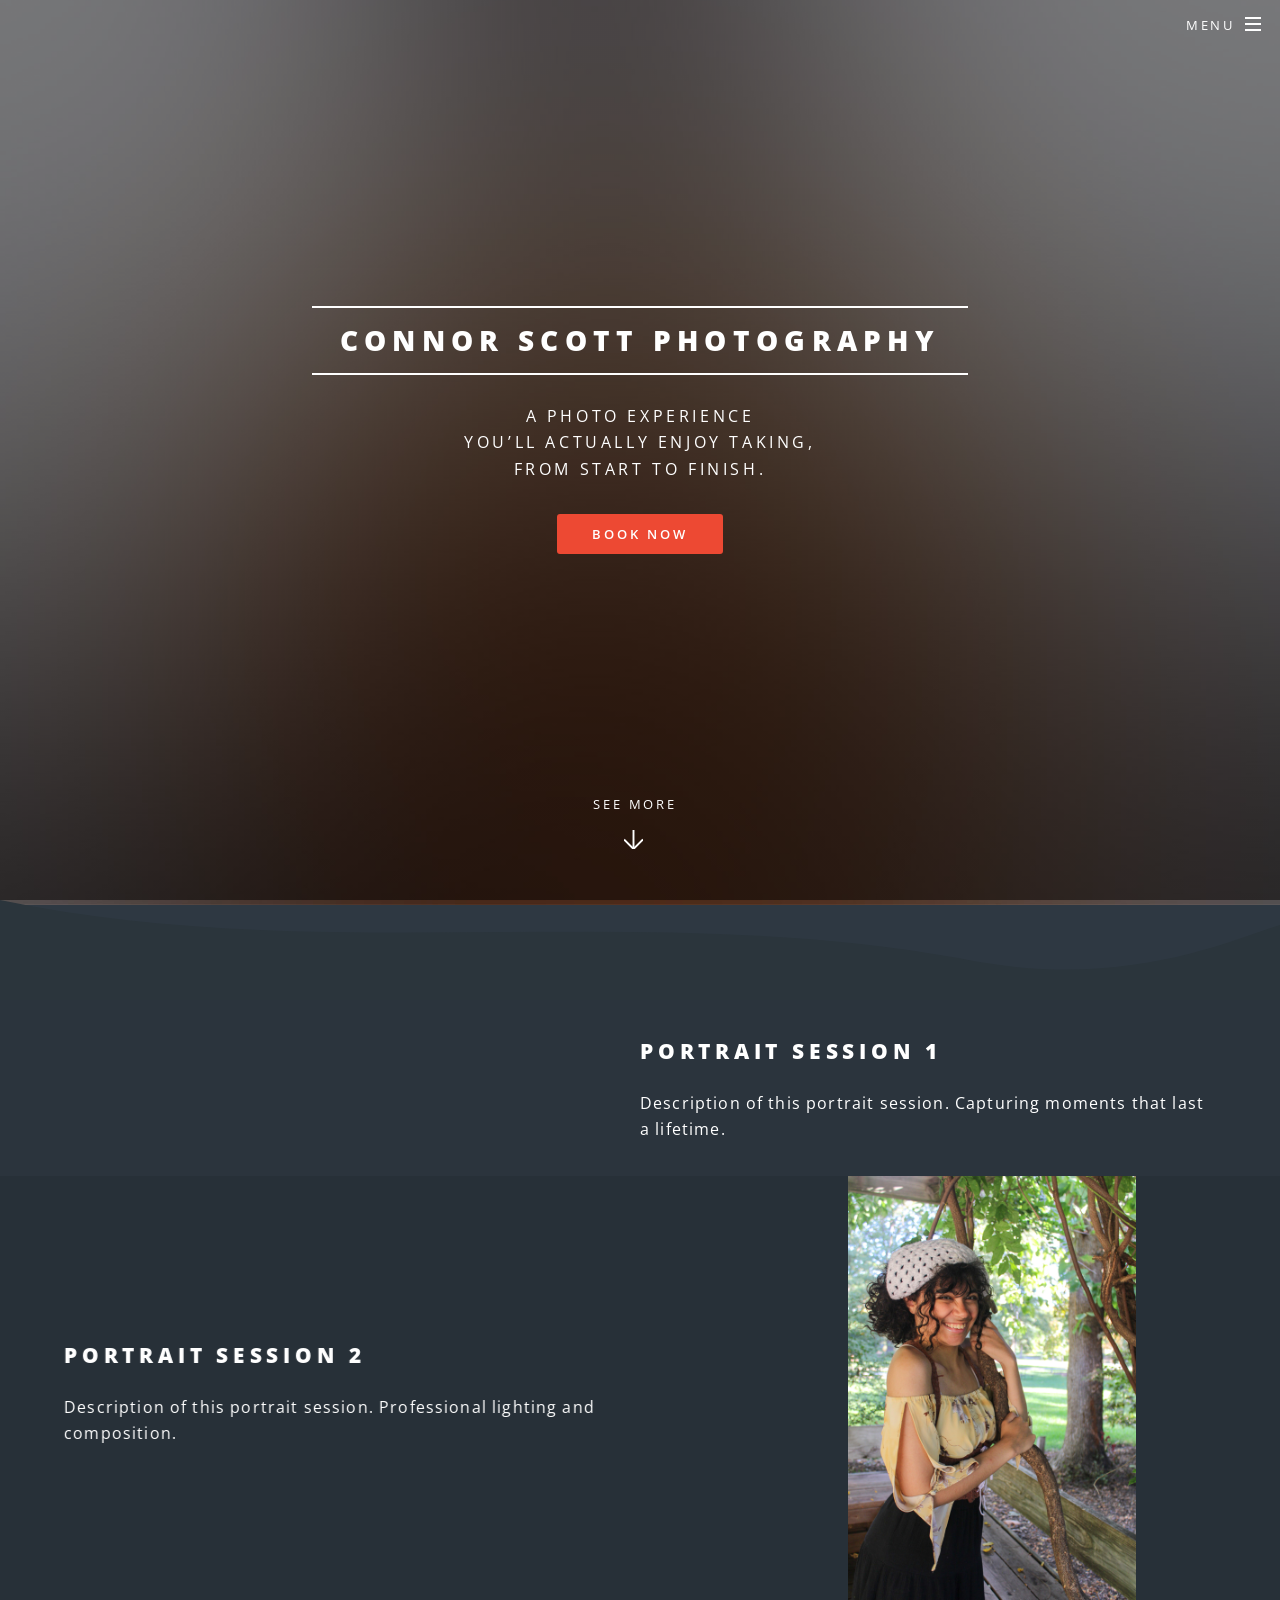
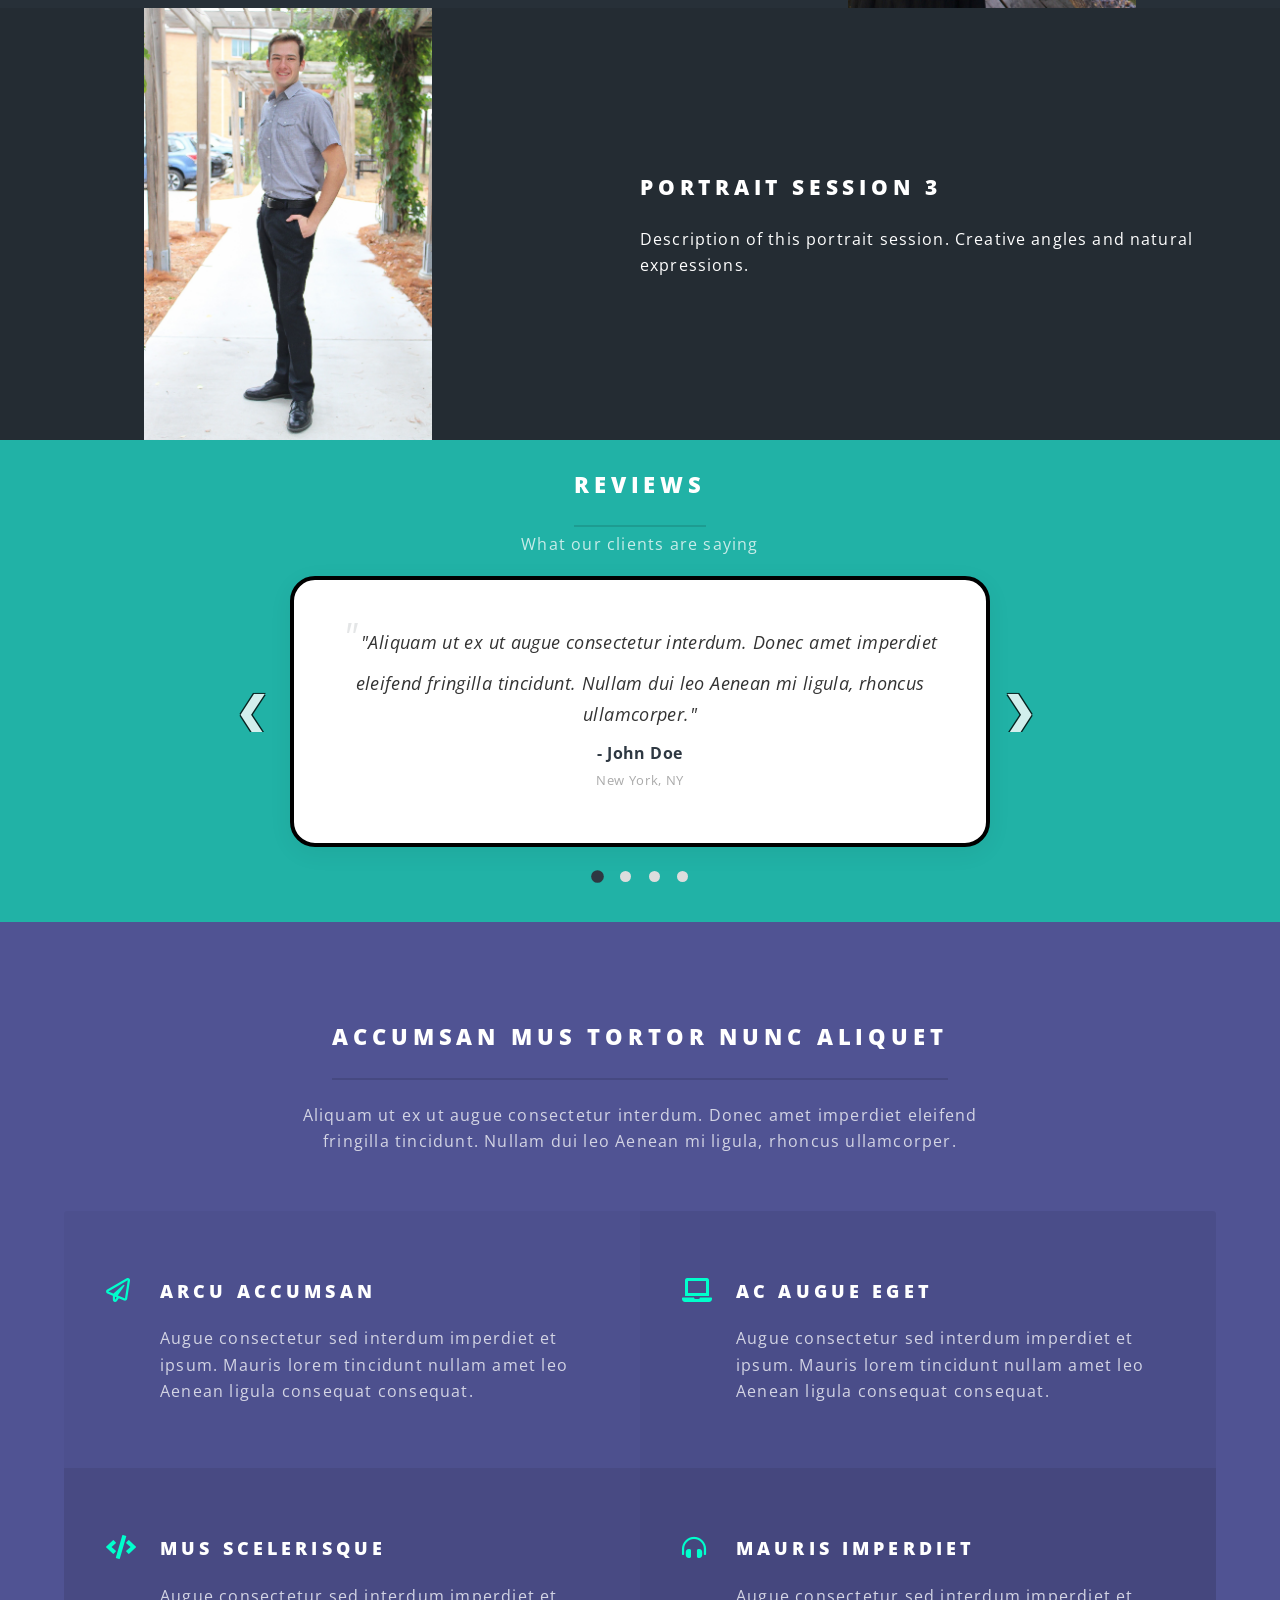
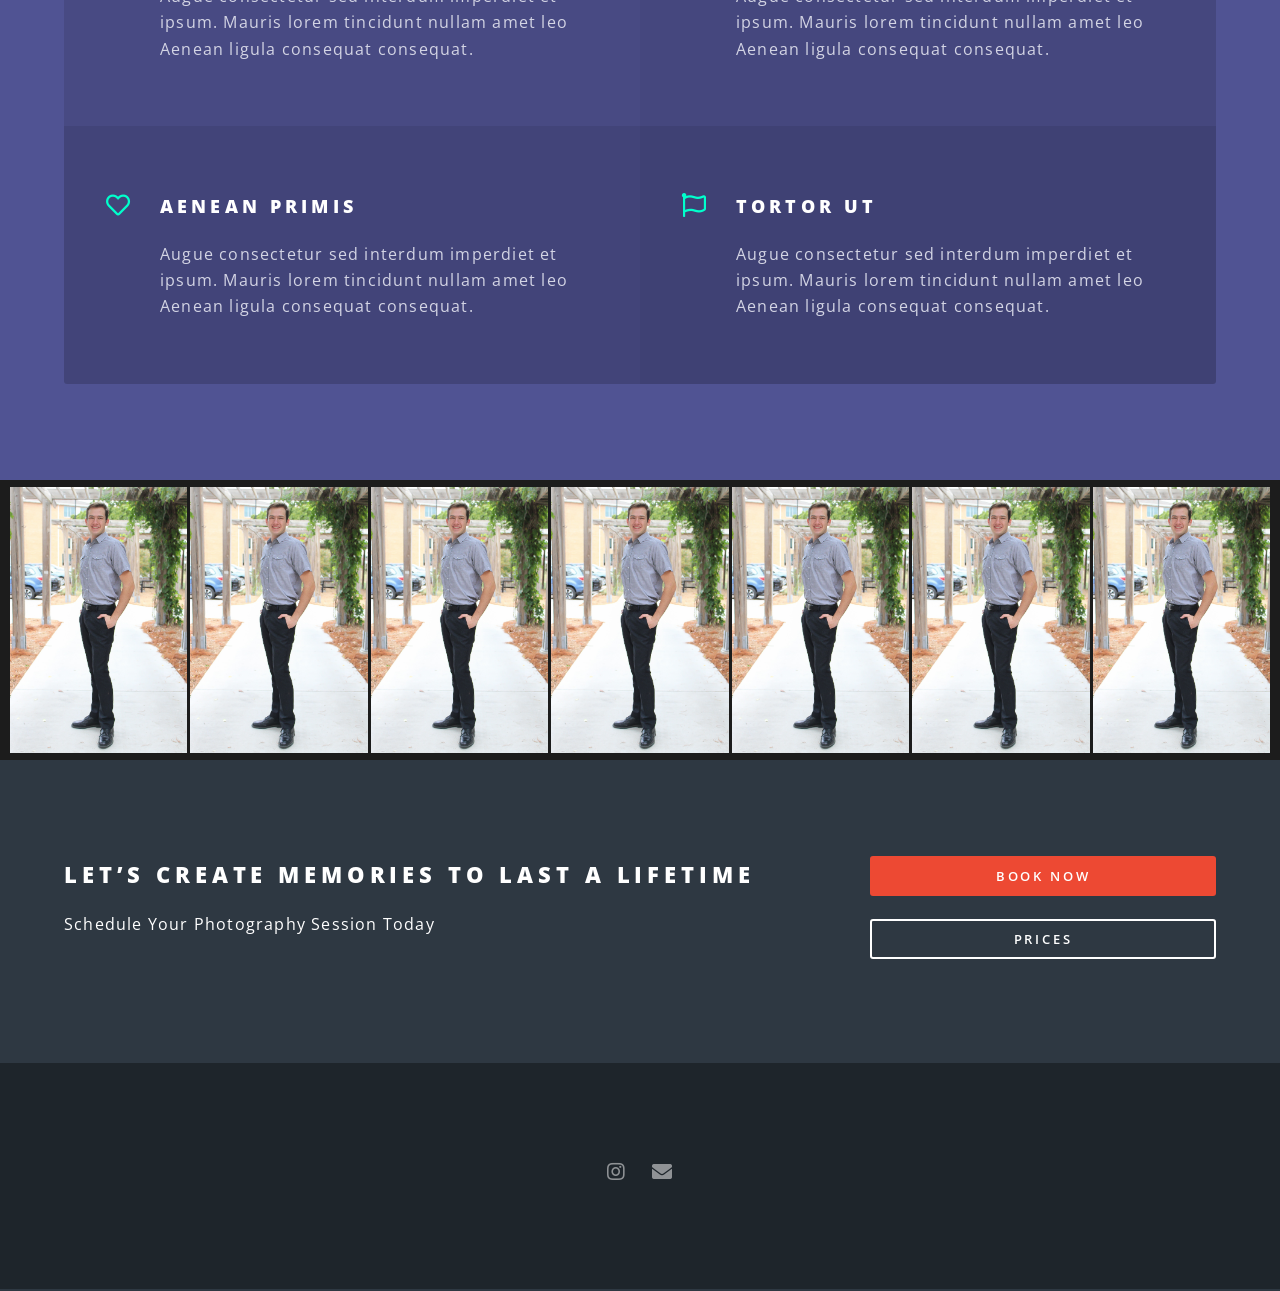
==== index.html @ 0eb1b25c "Update index.html" ====
<!DOCTYPE HTML>
<html>
	<head>
		<title>Connor Scott Photography</title>
		<meta charset="utf-8" />
		<meta name="viewport" content="width=device-width, initial-scale=1, user-scalable=no" />
		<link rel="stylesheet" href="/assets/css/main.css" />
		<noscript><link rel="stylesheet" href="/assets/css/noscript.css" /></noscript>
	</head>
	<body class="landing is-preload">

		<!-- Page Wrapper -->
			<div id="page-wrapper">

				<!-- Header -->
					<header id="header" class="alt">
						<h1><a href="index.html">Connor Scott Photography</a></h1>
						<nav id="nav">
							<ul>
								<li class="special">
									<a href="#menu" class="menuToggle"><span>Menu</span></a>
									<div id="menu">
									    <ul>
									        <li><a href="https://connorscottphoto.com">Home</a></li>
									        <li><a href="https://connorscottphoto.com/gallery/">Gallery</a></li>
									        <li><a href="https://connorscottphoto.com/prices/">Prices</a></li>
									        <li><a href="https://connorscottphoto.com/about/">About Me</a></li>
									        <li><a href="https://connorscottphoto.com/booking/">Book an Appointment</a></li>
									    </ul>
									</div>
								</li>
							</ul>
						</nav>
					</header>

				<!-- Banner -->
					<section id="banner">
						<div class="inner">
							<h2>Connor Scott Photography</h2>
							<p>A photo experience<br />
							you’ll actually enjoy taking,<br />
							from start to finish.</p>
							<ul class="actions special">
								<li><a href="https://connorscottphoto.com/booking/" class="button primary">Book Now</a></li>
							</ul>
						</div>
						<a href="#one" class="more scrolly">See More</a>
					</section>

				<!-- Wave Divider - FIXED -->
				<div style="position: relative; height: 100px; overflow: hidden; background: transparent; z-index: 10;">
				  <svg viewBox="0 0 1200 120" preserveAspectRatio="none" style="position: absolute; bottom: 0; left: 0; width: 100%; height: 100px;">
				    <path d="M0,0 C300,80 600,0 900,70 C1050,110 1150,50 1200,30 L1200,120 L0,120 Z" fill="#2b353c"/>
				  </svg>
				</div>
										
<!-- One -->
<section id="one" class="wrapper alt style2">
    
    <!-- Session 1: Image LEFT -->
    <section class="spotlight">
        <div class="image"><img src="images/GavinPhotoBanner.jpg" alt="" /></div>
        <div class="content">
            <h2 class="slide-in-scroll">Portrait Session 1</h2>
            <p class="slide-in-scroll">Description of this portrait session. Capturing moments that last a lifetime.</p>
        </div>
    </section>
    
    <!-- Session 2: Image RIGHT -->
    <section class="spotlight" style="display: flex; flex-direction: row-reverse;">
        <div class="image"><img src="images/IssainahSenior.jpg" alt="" /></div>
        <div class="content">
            <h2 class="slide-in-scroll">Portrait Session 2</h2>
            <p class="slide-in-scroll">Description of this portrait session. Professional lighting and composition.</p>
        </div>
    </section>
    
    <!-- Session 3: Image LEFT -->
    <section class="spotlight">
        <div class="image"><img src="images/JakeStanding.jpg" alt="" /></div>
        <div class="content">
            <h2 class="slide-in-scroll">Portrait Session 3</h2>
            <p class="slide-in-scroll">Description of this portrait session. Creative angles and natural expressions.</p>
        </div>
    </section>
</section>
				
				<!-- Two - Reviews Carousel -->
					<section id="two" class="wrapper style1 special" style="padding: 2em 0;">
						<div class="inner">
							<header class="major">
								<h2>REVIEWS<br /></h2>
								<p>What our clients are saying</p>
							</header>
							
							<div class="review-slider-container">
								<div class="review-slider" id="reviewSlider">
									
									<!-- Review 1 -->
									<div class="review-slide active">
										<div class="review-content">
											<p class="review-text">"Aliquam ut ex ut augue consectetur interdum. Donec amet imperdiet eleifend fringilla tincidunt. Nullam dui leo Aenean mi ligula, rhoncus ullamcorper."</p>
											<p class="review-author">- John Doe</p>
											<p class="review-location">New York, NY</p>
										</div>
									</div>
									
									<!-- Review 2 -->
									<div class="review-slide">
										<div class="review-content">
											<p class="review-text">"Lorem ipsum dolor sit amet, consectetur adipiscing elit. Sed do eiusmod tempor incididunt ut labore et dolore magna aliqua."</p>
											<p class="review-author">- Jane Smith</p>
											<p class="review-location">Los Angeles, CA</p>
										</div>
									</div>
									
									<!-- Review 3 -->
									<div class="review-slide">
										<div class="review-content">
											<p class="review-text">"Ut enim ad minim veniam, quis nostrud exercitation ullamco laboris nisi ut aliquip ex ea commodo consequat."</p>
											<p class="review-author">- Mike Johnson</p>
											<p class="review-location">Chicago, IL</p>
										</div>
									</div>
									
									<!-- Review 4 -->
									<div class="review-slide">
										<div class="review-content">
											<p class="review-text">"Duis aute irure dolor in reprehenderit in voluptate velit esse cillum dolore eu fugiat nulla pariatur."</p>
											<p class="review-author">- Sarah Williams</p>
											<p class="review-location">Miami, FL</p>
										</div>
									</div>
								</div>
								
								<!-- Navigation Arrows -->
								<button class="review-arrow prev" onclick="changeReview(-1)">&#10094;</button>
								<button class="review-arrow next" onclick="changeReview(1)">&#10095;</button>
							</div>
							
							<!-- Dots Indicator -->
							<div class="review-dots" id="reviewDots">
								<span class="dot active" onclick="currentReview(0)"></span>
								<span class="dot" onclick="currentReview(1)"></span>
								<span class="dot" onclick="currentReview(2)"></span>
								<span class="dot" onclick="currentReview(3)"></span>
							</div>
						</div>
					</section>
				
				<!-- Three -->
					<section id="three" class="wrapper style3 special">
						<div class="inner">
							<header class="major">
								<h2>Accumsan mus tortor nunc aliquet</h2>
								<p>Aliquam ut ex ut augue consectetur interdum. Donec amet imperdiet eleifend<br />
								fringilla tincidunt. Nullam dui leo Aenean mi ligula, rhoncus ullamcorper.</p>
							</header>
							<ul class="features">
								<li class="icon fa-paper-plane">
									<h3>Arcu accumsan</h3>
									<p>Augue consectetur sed interdum imperdiet et ipsum. Mauris lorem tincidunt nullam amet leo Aenean ligula consequat consequat.</p>
								</li>
								<li class="icon solid fa-laptop">
									<h3>Ac Augue Eget</h3>
									<p>Augue consectetur sed interdum imperdiet et ipsum. Mauris lorem tincidunt nullam amet leo Aenean ligula consequat consequat.</p>
								</li>
								<li class="icon solid fa-code">
									<h3>Mus Scelerisque</h3>
									<p>Augue consectetur sed interdum imperdiet et ipsum. Mauris lorem tincidunt nullam amet leo Aenean ligula consequat consequat.</p>
								</li>
								<li class="icon solid fa-headphones-alt">
									<h3>Mauris Imperdiet</h3>
									<p>Augue consectetur sed interdum imperdiet et ipsum. Mauris lorem tincidunt nullam amet leo Aenean ligula consequat consequat.</p>
								</li>
								<li class="icon fa-heart">
									<h3>Aenean Primis</h3>
									<p>Augue consectetur sed interdum imperdiet et ipsum. Mauris lorem tincidunt nullam amet leo Aenean ligula consequat consequat.</p>
								</li>
								<li class="icon fa-flag">
									<h3>Tortor Ut</h3>
									<p>Augue consectetur sed interdum imperdiet et ipsum. Mauris lorem tincidunt nullam amet leo Aenean ligula consequat consequat.</p>
								</li>
							</ul>
						</div>
					</section>

				<!-- Photo Strip - Full Width Vertical Rectangles (7 Images) -->
					<section class="wrapper" style="padding: 0; background: #1c1c1c;">
						<div style="display: flex; gap: 3px; padding: 0 10px; width: 100%;">
							<div style="flex: 1; height: 280px; overflow: hidden; border-radius: 4px;">
								<img src="images/JakeStanding.jpg" alt="Gallery photo 1" style="width: 100%; height: 100%; object-fit: contain; display: block;" />
							</div>
							<div style="flex: 1; height: 280px; overflow: hidden; border-radius: 4px;">
								<img src="images/JakeStanding.jpg" alt="Gallery photo 2" style="width: 100%; height: 100%; object-fit: contain; display: block;" />
							</div>
							<div style="flex: 1; height: 280px; overflow: hidden; border-radius: 4px;">
								<img src="images/JakeStanding.jpg" alt="Gallery photo 3" style="width: 100%; height: 100%; object-fit: contain; display: block;" />
							</div>
							<div style="flex: 1; height: 280px; overflow: hidden; border-radius: 4px;">
								<img src="images/JakeStanding.jpg" alt="Gallery photo 4" style="width: 100%; height: 100%; object-fit: contain; display: block;" />
							</div>
							<div style="flex: 1; height: 280px; overflow: hidden; border-radius: 4px;">
								<img src="images/JakeStanding.jpg" alt="Gallery photo 5" style="width: 100%; height: 100%; object-fit: contain; display: block;" />
							</div>
							<div style="flex: 1; height: 280px; overflow: hidden; border-radius: 4px;">
								<img src="images/JakeStanding.jpg" alt="Gallery photo 6" style="width: 100%; height: 100%; object-fit: contain; display: block;" />
							</div>
							<div style="flex: 1; height: 280px; overflow: hidden; border-radius: 4px;">
								<img src="images/JakeStanding.jpg" alt="Gallery photo 7" style="width: 100%; height: 100%; object-fit: contain; display: block;" />
							</div>
						</div>
					</section>
				
				<!-- CTA -->
					<section id="cta" class="wrapper style4">
						<div class="inner">
							<header>
								<h2>Let’s Create Memories to Last a Lifetime</h2>
								<p>Schedule Your Photography Session Today</p>
							</header>
							<ul class="actions stacked">
								<li><a href="https://connorscottphoto.com/booking/" class="button fit primary">Book now</a></li>
								<li><a href="https://connorscottphoto.com/prices/" class="button fit">Prices</a></li>
							</ul>
						</div>
					</section>

				<!-- Footer -->
					<footer id="footer">
						<ul class="icons">
							<li><a href="https://www.instagram.com/simplistic.gallery/" class="icon brands fa-instagram"><span class="label">Instagram</span></a></li>
							<li><a href="mailto:scottconnor301@gmail.com" class="icon solid fa-envelope"><span class="label">Email</span></a></li>
						</ul>
					</footer>

			</div>

		<!-- Scripts -->
			<script src="/assets/js/jquery.min.js"></script>
			<script src="/assets/js/jquery.scrollex.min.js"></script>
			<script src="/assets/js/jquery.scrolly.min.js"></script>
			<script src="/assets/js/browser.min.js"></script>
			<script src="/assets/js/breakpoints.min.js"></script>
			<script src="/assets/js/util.js"></script>
			<script src="/assets/js/main.js"></script>
 
		<!-- ANIMATION SCRIPT (PASTE THIS EXACT BLOCK) -->
    <script>
        document.addEventListener("DOMContentLoaded", function() {
            console.log("Animation Script Loaded"); // Check Console (F12) to confirm
            
            var elements = document.querySelectorAll('.slide-in-scroll, .slide-in-left');
            
            if (elements.length === 0) {
                console.log("No elements found with slide-in classes.");
                return;
            }

            var observer = new IntersectionObserver(function(entries) {
                entries.forEach(function(entry) {
                    if (entry.isIntersecting) {
                        console.log("Animating element:", entry.target); // Confirm trigger
                        entry.target.classList.add('visible');
                        observer.unobserve(entry.target); // Animate once
                    }
                });
            }, { threshold: 0.1 }); // Trigger when 10% visible

            elements.forEach(function(el) {
                observer.observe(el);
            });
        });
    </script>
</body>
</html>
---- assets/css/main.css ----
@import url(fontawesome-all.min.css);
@import url("https://fonts.googleapis.com/css?family=Open+Sans:400,400italic,600,600italic,800,800italic");

/*
	Spectral by HTML5 UP
	html5up.net | @ajlkn
	Free for personal and commercial use under the CCA 3.0 license (html5up.net/license)
*/

html, body, div, span, applet, object,
iframe, h1, h2, h3, h4, h5, h6, p, blockquote,
pre, a, abbr, acronym, address, big, cite,
code, del, dfn, em, img, ins, kbd, q, s, samp,
small, strike, strong, sub, sup, tt, var, b,
u, i, center, dl, dt, dd, ol, ul, li, fieldset,
form, label, legend, table, caption, tbody,
tfoot, thead, tr, th, td, article, aside,
canvas, details, embed, figure, figcaption,
footer, header, hgroup, menu, nav, output, ruby,
section, summary, time, mark, audio, video {
	margin: 0;
	padding: 0;
	border: 0;
	font-size: 100%;
	font: inherit;
	vertical-align: baseline;}

article, aside, details, figcaption, figure,
footer, header, hgroup, menu, nav, section {
	display: block;}

body {
	line-height: 1;
}

ol, ul {
	list-style: none;
}

blockquote, q {
	quotes: none;
}

	blockquote:before, blockquote:after, q:before, q:after {
		content: '';
		content: none;
	}

table {
	border-collapse: collapse;
	border-spacing: 0;
}

body {
	-webkit-text-size-adjust: none;
}

mark {
	background-color: transparent;
	color: inherit;
}

input::-moz-focus-inner {
	border: 0;
	padding: 0;
}

input, select, textarea {
	-moz-appearance: none;
	-webkit-appearance: none;
	-ms-appearance: none;
	appearance: none;
}

/* Basic */

	@-ms-viewport {
		width: device-width;
	}

	html {
		box-sizing: border-box;
	}

	*, *:before, *:after {
		box-sizing: inherit;
	}

	body {
		background: #2e3842;
	}

		body.is-preload *, body.is-preload *:before, body.is-preload *:after {
			-moz-animation: none !important;
			-webkit-animation: none !important;
			-ms-animation: none !important;
			animation: none !important;
			-moz-transition: none !important;
			-webkit-transition: none !important;
			-ms-transition: none !important;
			transition: none !important;
		}

	body, input, select, textarea {
		color: #fff;
		font-family: "Open Sans", Helvetica, sans-serif;
		font-size: 15pt;
		font-weight: 400;
		letter-spacing: 0.075em;
		line-height: 1.65em;
	}

		@media screen and (max-width: 1680px) {

			body, input, select, textarea {
				font-size: 13pt;
			}

		}

		@media screen and (max-width: 1280px) {

			body, input, select, textarea {
				font-size: 12pt;
			}

		}

		@media screen and (max-width: 736px) {

			body, input, select, textarea {
				font-size: 11pt;
				letter-spacing: 0.0375em;
			}

		}

	a {
		-moz-transition: color 0.2s ease, border-bottom-color 0.2s ease;
		-webkit-transition: color 0.2s ease, border-bottom-color 0.2s ease;
		-ms-transition: color 0.2s ease, border-bottom-color 0.2s ease;
		transition: color 0.2s ease, border-bottom-color 0.2s ease;
		border-bottom: dotted 1px;
		color: inherit;
		text-decoration: none;
	}

		a:hover {
			border-bottom-color: transparent;
		}

	strong, b {
		color: #fff;
		font-weight: 600;
	}

	em, i {
		font-style: italic;
	}

	p {
		margin: 0 0 2em 0;
	}

	h1, h2, h3, h4, h5, h6 {
		color: #fff;
		font-weight: 800;
		letter-spacing: 0.225em;
		line-height: 1em;
		margin: 0 0 1em 0;
		text-transform: uppercase;
	}

		h1 a, h2 a, h3 a, h4 a, h5 a, h6 a {
			color: inherit;
			text-decoration: none;
		}

	h2 {
		font-size: 1.35em;
		line-height: 1.75em;
	}

		@media screen and (max-width: 736px) {

			h2 {
				font-size: 1.1em;
				line-height: 1.65em;
			}

		}

	h3 {
		font-size: 1.15em;
		line-height: 1.75em;
	}

		@media screen and (max-width: 736px) {

			h3 {
				font-size: 1em;
				line-height: 1.65em;
			}

		}

	h4 {
		font-size: 1em;
		line-height: 1.5em;
	}

	h5 {
		font-size: 0.8em;
		line-height: 1.5em;
	}

	h6 {
		font-size: 0.7em;
		line-height: 1.5em;
	}

	sub {
		font-size: 0.8em;
		position: relative;
		top: 0.5em;
	}

	sup {
		font-size: 0.8em;
		position: relative;
		top: -0.5em;
	}

	hr {
		border: 0;
		border-bottom: solid 2px #fff;
		margin: 3em 0;
	}

		hr.major {
			margin: 4.5em 0;
		}

	blockquote {
		border-left: solid 4px #fff;
		font-style: italic;
		margin: 0 0 2em 0;
		padding: 0.5em 0 0.5em 2em;
	}

	code {
		background: rgba(144, 144, 144, 0.25);
		border-radius: 3px;
		font-family: "Courier New", monospace;
		font-size: 0.9em;
		letter-spacing: 0;
		margin: 0 0.25em;
		padding: 0.25em 0.65em;
	}

	pre {
		-webkit-overflow-scrolling: touch;
		font-family: "Courier New", monospace;
		font-size: 0.9em;
		margin: 0 0 2em 0;
	}

		pre code {
			display: block;
			line-height: 1.75em;
			padding: 1em 1.5em;
			overflow-x: auto;
		}

	.align-left {
		text-align: left;
	}

	.align-center {
		text-align: center;
	}

	.align-right {
		text-align: right;
	}

/* Row */

	.row {
		display: flex;
		flex-wrap: wrap;
		box-sizing: border-box;
		align-items: stretch;
	}

		.row > * {
			box-sizing: border-box;
		}

		.row.gtr-uniform > * > :last-child {
			margin-bottom: 0;
		}

		.row.aln-left {
			justify-content: flex-start;
		}

		.row.aln-center {
			justify-content: center;
		}

		.row.aln-right {
			justify-content: flex-end;
		}

		.row.aln-top {
			align-items: flex-start;
		}

		.row.aln-middle {
			align-items: center;
		}

		.row.aln-bottom {
			align-items: flex-end;
		}

		.row > .imp {
			order: -1;
		}

		.row > .col-1 {
			width: 8.33333%;
		}

		.row > .off-1 {
			margin-left: 8.33333%;
		}

		.row > .col-2 {
			width: 16.66667%;
		}

		.row > .off-2 {
			margin-left: 16.66667%;
		}

		.row > .col-3 {
			width: 25%;
		}

		.row > .off-3 {
			margin-left: 25%;
		}

		.row > .col-4 {
			width: 33.33333%;
		}

		.row > .off-4 {
			margin-left: 33.33333%;
		}

		.row > .col-5 {
			width: 41.66667%;
		}

		.row > .off-5 {
			margin-left: 41.66667%;
		}

		.row > .col-6 {
			width: 50%;
		}

		.row > .off-6 {
			margin-left: 50%;
		}

		.row > .col-7 {
			width: 58.33333%;
		}

		.row > .off-7 {
			margin-left: 58.33333%;
		}

		.row > .col-8 {
			width: 66.66667%;
		}

		.row > .off-8 {
			margin-left: 66.66667%;
		}

		.row > .col-9 {
			width: 75%;
		}

		.row > .off-9 {
			margin-left: 75%;
		}

		.row > .col-10 {
			width: 83.33333%;
		}

		.row > .off-10 {
			margin-left: 83.33333%;
		}

		.row > .col-11 {
			width: 91.66667%;
		}

		.row > .off-11 {
			margin-left: 91.66667%;
		}

		.row > .col-12 {
			width: 100%;
		}

		.row > .off-12 {
			margin-left: 100%;
		}

		.row.gtr-0 {
			margin-top: 0;
			margin-left: 0em;
		}

			.row.gtr-0 > * {
				padding: 0 0 0 0em;
			}

			.row.gtr-0.gtr-uniform {
				margin-top: 0em;
			}

				.row.gtr-0.gtr-uniform > * {
					padding-top: 0em;
				}

		.row.gtr-25 {
			margin-top: 0;
			margin-left: -0.375em;
		}

			.row.gtr-25 > * {
				padding: 0 0 0 0.375em;
			}

			.row.gtr-25.gtr-uniform {
				margin-top: -0.375em;
			}

				.row.gtr-25.gtr-uniform > * {
					padding-top: 0.375em;
				}

		.row.gtr-50 {
			margin-top: 0;
			margin-left: -0.75em;
		}

			.row.gtr-50 > * {
				padding: 0 0 0 0.75em;
			}

			.row.gtr-50.gtr-uniform {
				margin-top: -0.75em;
			}

				.row.gtr-50.gtr-uniform > * {
					padding-top: 0.75em;
				}

		.row {
			margin-top: 0;
			margin-left: -1.5em;
		}

			.row > * {
				padding: 0 0 0 1.5em;
			}

			.row.gtr-uniform {
				margin-top: -1.5em;
			}

				.row.gtr-uniform > * {
					padding-top: 1.5em;
				}

		.row.gtr-150 {
			margin-top: 0;
			margin-left: -2.25em;
		}

			.row.gtr-150 > * {
				padding: 0 0 0 2.25em;
			}

			.row.gtr-150.gtr-uniform {
				margin-top: -2.25em;
			}

				.row.gtr-150.gtr-uniform > * {
					padding-top: 2.25em;
				}

		.row.gtr-200 {
			margin-top: 0;
			margin-left: -3em;
		}

			.row.gtr-200 > * {
				padding: 0 0 0 3em;
			}

			.row.gtr-200.gtr-uniform {
				margin-top: -3em;
			}

				.row.gtr-200.gtr-uniform > * {
					padding-top: 3em;
				}

		@media screen and (max-width: 1680px) {

			.row {
				display: flex;
				flex-wrap: wrap;
				box-sizing: border-box;
				align-items: stretch;
			}

				.row > * {
					box-sizing: border-box;
				}

				.row.gtr-uniform > * > :last-child {
					margin-bottom: 0;
				}

				.row.aln-left {
					justify-content: flex-start;
				}

				.row.aln-center {
					justify-content: center;
				}

				.row.aln-right {
					justify-content: flex-end;
				}

				.row.aln-top {
					align-items: flex-start;
				}

				.row.aln-middle {
					align-items: center;
				}

				.row.aln-bottom {
					align-items: flex-end;
				}

				.row > .imp-xlarge {
					order: -1;
				}

				.row > .col-1-xlarge {
					width: 8.33333%;
				}

				.row > .off-1-xlarge {
					margin-left: 8.33333%;
				}

				.row > .col-2-xlarge {
					width: 16.66667%;
				}

				.row > .off-2-xlarge {
					margin-left: 16.66667%;
				}

				.row > .col-3-xlarge {
					width: 25%;
				}

				.row > .off-3-xlarge {
					margin-left: 25%;
				}

				.row > .col-4-xlarge {
					width: 33.33333%;
				}

				.row > .off-4-xlarge {
					margin-left: 33.33333%;
				}

				.row > .col-5-xlarge {
					width: 41.66667%;
				}

				.row > .off-5-xlarge {
					margin-left: 41.66667%;
				}

				.row > .col-6-xlarge {
					width: 50%;
				}

				.row > .off-6-xlarge {
					margin-left: 50%;
				}

				.row > .col-7-xlarge {
					width: 58.33333%;
				}

				.row > .off-7-xlarge {
					margin-left: 58.33333%;
				}

				.row > .col-8-xlarge {
					width: 66.66667%;
				}

				.row > .off-8-xlarge {
					margin-left: 66.66667%;
				}

				.row > .col-9-xlarge {
					width: 75%;
				}

				.row > .off-9-xlarge {
					margin-left: 75%;
				}

				.row > .col-10-xlarge {
					width: 83.33333%;
				}

				.row > .off-10-xlarge {
					margin-left: 83.33333%;
				}

				.row > .col-11-xlarge {
					width: 91.66667%;
				}

				.row > .off-11-xlarge {
					margin-left: 91.66667%;
				}

				.row > .col-12-xlarge {
					width: 100%;
				}

				.row > .off-12-xlarge {
					margin-left: 100%;
				}

				.row.gtr-0 {
					margin-top: 0;
					margin-left: 0em;
				}

					.row.gtr-0 > * {
						padding: 0 0 0 0em;
					}

					.row.gtr-0.gtr-uniform {
						margin-top: 0em;
					}

						.row.gtr-0.gtr-uniform > * {
							padding-top: 0em;
						}

				.row.gtr-25 {
					margin-top: 0;
					margin-left: -0.375em;
				}

					.row.gtr-25 > * {
						padding: 0 0 0 0.375em;
					}

					.row.gtr-25.gtr-uniform {
						margin-top: -0.375em;
					}

						.row.gtr-25.gtr-uniform > * {
							padding-top: 0.375em;
						}

				.row.gtr-50 {
					margin-top: 0;
					margin-left: -0.75em;
				}

					.row.gtr-50 > * {
						padding: 0 0 0 0.75em;
					}

					.row.gtr-50.gtr-uniform {
						margin-top: -0.75em;
					}

						.row.gtr-50.gtr-uniform > * {
							padding-top: 0.75em;
						}

				.row {
					margin-top: 0;
					margin-left: -1.5em;
				}

					.row > * {
						padding: 0 0 0 1.5em;
					}

					.row.gtr-uniform {
						margin-top: -1.5em;
					}

						.row.gtr-uniform > * {
							padding-top: 1.5em;
						}

				.row.gtr-150 {
					margin-top: 0;
					margin-left: -2.25em;
				}

					.row.gtr-150 > * {
						padding: 0 0 0 2.25em;
					}

					.row.gtr-150.gtr-uniform {
						margin-top: -2.25em;
					}

						.row.gtr-150.gtr-uniform > * {
							padding-top: 2.25em;
						}

				.row.gtr-200 {
					margin-top: 0;
					margin-left: -3em;
				}

					.row.gtr-200 > * {
						padding: 0 0 0 3em;
					}

					.row.gtr-200.gtr-uniform {
						margin-top: -3em;
					}

						.row.gtr-200.gtr-uniform > * {
							padding-top: 3em;
						}

		}

		@media screen and (max-width: 1280px) {

			.row {
				display: flex;
				flex-wrap: wrap;
				box-sizing: border-box;
				align-items: stretch;
			}

				.row > * {
					box-sizing: border-box;
				}

				.row.gtr-uniform > * > :last-child {
					margin-bottom: 0;
				}

				.row.aln-left {
					justify-content: flex-start;
				}

				.row.aln-center {
					justify-content: center;
				}

				.row.aln-right {
					justify-content: flex-end;
				}

				.row.aln-top {
					align-items: flex-start;
				}

				.row.aln-middle {
					align-items: center;
				}

				.row.aln-bottom {
					align-items: flex-end;
				}

				.row > .imp-large {
					order: -1;
				}

				.row > .col-1-large {
					width: 8.33333%;
				}

				.row > .off-1-large {
					margin-left: 8.33333%;
				}

				.row > .col-2-large {
					width: 16.66667%;
				}

				.row > .off-2-large {
					margin-left: 16.66667%;
				}

				.row > .col-3-large {
					width: 25%;
				}

				.row > .off-3-large {
					margin-left: 25%;
				}

				.row > .col-4-large {
					width: 33.33333%;
				}

				.row > .off-4-large {
					margin-left: 33.33333%;
				}

				.row > .col-5-large {
					width: 41.66667%;
				}

				.row > .off-5-large {
					margin-left: 41.66667%;
				}

				.row > .col-6-large {
					width: 50%;
				}

				.row > .off-6-large {
					margin-left: 50%;
				}

				.row > .col-7-large {
					width: 58.33333%;
				}

				.row > .off-7-large {
					margin-left: 58.33333%;
				}

				.row > .col-8-large {
					width: 66.66667%;
				}

				.row > .off-8-large {
					margin-left: 66.66667%;
				}

				.row > .col-9-large {
					width: 75%;
				}

				.row > .off-9-large {
					margin-left: 75%;
				}

				.row > .col-10-large {
					width: 83.33333%;
				}

				.row > .off-10-large {
					margin-left: 83.33333%;
				}

				.row > .col-11-large {
					width: 91.66667%;
				}

				.row > .off-11-large {
					margin-left: 91.66667%;
				}

				.row > .col-12-large {
					width: 100%;
				}

				.row > .off-12-large {
					margin-left: 100%;
				}

				.row.gtr-0 {
					margin-top: 0;
					margin-left: 0em;
				}

					.row.gtr-0 > * {
						padding: 0 0 0 0em;
					}

					.row.gtr-0.gtr-uniform {
						margin-top: 0em;
					}

						.row.gtr-0.gtr-uniform > * {
							padding-top: 0em;
						}

				.row.gtr-25 {
					margin-top: 0;
					margin-left: -0.375em;
				}

					.row.gtr-25 > * {
						padding: 0 0 0 0.375em;
					}

					.row.gtr-25.gtr-uniform {
						margin-top: -0.375em;
					}

						.row.gtr-25.gtr-uniform > * {
							padding-top: 0.375em;
						}

				.row.gtr-50 {
					margin-top: 0;
					margin-left: -0.75em;
				}

					.row.gtr-50 > * {
						padding: 0 0 0 0.75em;
					}

					.row.gtr-50.gtr-uniform {
						margin-top: -0.75em;
					}

						.row.gtr-50.gtr-uniform > * {
							padding-top: 0.75em;
						}

				.row {
					margin-top: 0;
					margin-left: -1.5em;
				}

					.row > * {
						padding: 0 0 0 1.5em;
					}

					.row.gtr-uniform {
						margin-top: -1.5em;
					}

						.row.gtr-uniform > * {
							padding-top: 1.5em;
						}

				.row.gtr-150 {
					margin-top: 0;
					margin-left: -2.25em;
				}

					.row.gtr-150 > * {
						padding: 0 0 0 2.25em;
					}

					.row.gtr-150.gtr-uniform {
						margin-top: -2.25em;
					}

						.row.gtr-150.gtr-uniform > * {
							padding-top: 2.25em;
						}

				.row.gtr-200 {
					margin-top: 0;
					margin-left: -3em;
				}

					.row.gtr-200 > * {
						padding: 0 0 0 3em;
					}

					.row.gtr-200.gtr-uniform {
						margin-top: -3em;
					}

						.row.gtr-200.gtr-uniform > * {
							padding-top: 3em;
						}

		}

		@media screen and (max-width: 980px) {

			.row {
				display: flex;
				flex-wrap: wrap;
				box-sizing: border-box;
				align-items: stretch;
			}

				.row > * {
					box-sizing: border-box;
				}

				.row.gtr-uniform > * > :last-child {
					margin-bottom: 0;
				}

				.row.aln-left {
					justify-content: flex-start;
				}

				.row.aln-center {
					justify-content: center;
				}

				.row.aln-right {
					justify-content: flex-end;
				}

				.row.aln-top {
					align-items: flex-start;
				}

				.row.aln-middle {
					align-items: center;
				}

				.row.aln-bottom {
					align-items: flex-end;
				}

				.row > .imp-medium {
					order: -1;
				}

				.row > .col-1-medium {
					width: 8.33333%;
				}

				.row > .off-1-medium {
					margin-left: 8.33333%;
				}

				.row > .col-2-medium {
					width: 16.66667%;
				}

				.row > .off-2-medium {
					margin-left: 16.66667%;
				}

				.row > .col-3-medium {
					width: 25%;
				}

				.row > .off-3-medium {
					margin-left: 25%;
				}

				.row > .col-4-medium {
					width: 33.33333%;
				}

				.row > .off-4-medium {
					margin-left: 33.33333%;
				}

				.row > .col-5-medium {
					width: 41.66667%;
				}

				.row > .off-5-medium {
					margin-left: 41.66667%;
				}

				.row > .col-6-medium {
					width: 50%;
				}

				.row > .off-6-medium {
					margin-left: 50%;
				}

				.row > .col-7-medium {
					width: 58.33333%;
				}

				.row > .off-7-medium {
					margin-left: 58.33333%;
				}

				.row > .col-8-medium {
					width: 66.66667%;
				}

				.row > .off-8-medium {
					margin-left: 66.66667%;
				}

				.row > .col-9-medium {
					width: 75%;
				}

				.row > .off-9-medium {
					margin-left: 75%;
				}

				.row > .col-10-medium {
					width: 83.33333%;
				}

				.row > .off-10-medium {
					margin-left: 83.33333%;
				}

				.row > .col-11-medium {
					width: 91.66667%;
				}

				.row > .off-11-medium {
					margin-left: 91.66667%;
				}

				.row > .col-12-medium {
					width: 100%;
				}

				.row > .off-12-medium {
					margin-left: 100%;
				}

				.row.gtr-0 {
					margin-top: 0;
					margin-left: 0em;
				}

					.row.gtr-0 > * {
						padding: 0 0 0 0em;
					}

					.row.gtr-0.gtr-uniform {
						margin-top: 0em;
					}

						.row.gtr-0.gtr-uniform > * {
							padding-top: 0em;
						}

				.row.gtr-25 {
					margin-top: 0;
					margin-left: -0.375em;
				}

					.row.gtr-25 > * {
						padding: 0 0 0 0.375em;
					}

					.row.gtr-25.gtr-uniform {
						margin-top: -0.375em;
					}

						.row.gtr-25.gtr-uniform > * {
							padding-top: 0.375em;
						}

				.row.gtr-50 {
					margin-top: 0;
					margin-left: -0.75em;
				}

					.row.gtr-50 > * {
						padding: 0 0 0 0.75em;
					}

					.row.gtr-50.gtr-uniform {
						margin-top: -0.75em;
					}

						.row.gtr-50.gtr-uniform > * {
							padding-top: 0.75em;
						}

				.row {
					margin-top: 0;
					margin-left: -1.5em;
				}

					.row > * {
						padding: 0 0 0 1.5em;
					}

					.row.gtr-uniform {
						margin-top: -1.5em;
					}

						.row.gtr-uniform > * {
							padding-top: 1.5em;
						}

				.row.gtr-150 {
					margin-top: 0;
					margin-left: -2.25em;
				}

					.row.gtr-150 > * {
						padding: 0 0 0 2.25em;
					}

					.row.gtr-150.gtr-uniform {
						margin-top: -2.25em;
					}

						.row.gtr-150.gtr-uniform > * {
							padding-top: 2.25em;
						}

				.row.gtr-200 {
					margin-top: 0;
					margin-left: -3em;
				}

					.row.gtr-200 > * {
						padding: 0 0 0 3em;
					}

					.row.gtr-200.gtr-uniform {
						margin-top: -3em;
					}

						.row.gtr-200.gtr-uniform > * {
							padding-top: 3em;
						}

		}

		@media screen and (max-width: 736px) {

			.row {
				display: flex;
				flex-wrap: wrap;
				box-sizing: border-box;
				align-items: stretch;
			}

				.row > * {
					box-sizing: border-box;
				}

				.row.gtr-uniform > * > :last-child {
					margin-bottom: 0;
				}

				.row.aln-left {
					justify-content: flex-start;
				}

				.row.aln-center {
					justify-content: center;
				}

				.row.aln-right {
					justify-content: flex-end;
				}

				.row.aln-top {
					align-items: flex-start;
				}

				.row.aln-middle {
					align-items: center;
				}

				.row.aln-bottom {
					align-items: flex-end;
				}

				.row > .imp-small {
					order: -1;
				}

				.row > .col-1-small {
					width: 8.33333%;
				}

				.row > .off-1-small {
					margin-left: 8.33333%;
				}

				.row > .col-2-small {
					width: 16.66667%;
				}

				.row > .off-2-small {
					margin-left: 16.66667%;
				}

				.row > .col-3-small {
					width: 25%;
				}

				.row > .off-3-small {
					margin-left: 25%;
				}

				.row > .col-4-small {
					width: 33.33333%;
				}

				.row > .off-4-small {
					margin-left: 33.33333%;
				}

				.row > .col-5-small {
					width: 41.66667%;
				}

				.row > .off-5-small {
					margin-left: 41.66667%;
				}

				.row > .col-6-small {
					width: 50%;
				}

				.row > .off-6-small {
					margin-left: 50%;
				}

				.row > .col-7-small {
					width: 58.33333%;
				}

				.row > .off-7-small {
					margin-left: 58.33333%;
				}

				.row > .col-8-small {
					width: 66.66667%;
				}

				.row > .off-8-small {
					margin-left: 66.66667%;
				}

				.row > .col-9-small {
					width: 75%;
				}

				.row > .off-9-small {
					margin-left: 75%;
				}

				.row > .col-10-small {
					width: 83.33333%;
				}

				.row > .off-10-small {
					margin-left: 83.33333%;
				}

				.row > .col-11-small {
					width: 91.66667%;
				}

				.row > .off-11-small {
					margin-left: 91.66667%;
				}

				.row > .col-12-small {
					width: 100%;
				}

				.row > .off-12-small {
					margin-left: 100%;
				}

				.row.gtr-0 {
					margin-top: 0;
					margin-left: 0em;
				}

					.row.gtr-0 > * {
						padding: 0 0 0 0em;
					}

					.row.gtr-0.gtr-uniform {
						margin-top: 0em;
					}

						.row.gtr-0.gtr-uniform > * {
							padding-top: 0em;
						}

				.row.gtr-25 {
					margin-top: 0;
					margin-left: -0.375em;
				}

					.row.gtr-25 > * {
						padding: 0 0 0 0.375em;
					}

					.row.gtr-25.gtr-uniform {
						margin-top: -0.375em;
					}

						.row.gtr-25.gtr-uniform > * {
							padding-top: 0.375em;
						}

				.row.gtr-50 {
					margin-top: 0;
					margin-left: -0.75em;
				}

					.row.gtr-50 > * {
						padding: 0 0 0 0.75em;
					}

					.row.gtr-50.gtr-uniform {
						margin-top: -0.75em;
					}

						.row.gtr-50.gtr-uniform > * {
							padding-top: 0.75em;
						}

				.row {
					margin-top: 0;
					margin-left: -1.5em;
				}

					.row > * {
						padding: 0 0 0 1.5em;
					}

					.row.gtr-uniform {
						margin-top: -1.5em;
					}

						.row.gtr-uniform > * {
							padding-top: 1.5em;
						}

				.row.gtr-150 {
					margin-top: 0;
					margin-left: -2.25em;
				}

					.row.gtr-150 > * {
						padding: 0 0 0 2.25em;
					}

					.row.gtr-150.gtr-uniform {
						margin-top: -2.25em;
					}

						.row.gtr-150.gtr-uniform > * {
							padding-top: 2.25em;
						}

				.row.gtr-200 {
					margin-top: 0;
					margin-left: -3em;
				}

					.row.gtr-200 > * {
						padding: 0 0 0 3em;
					}

					.row.gtr-200.gtr-uniform {
						margin-top: -3em;
					}

						.row.gtr-200.gtr-uniform > * {
							padding-top: 3em;
						}

		}

		@media screen and (max-width: 480px) {

			.row {
				display: flex;
				flex-wrap: wrap;
				box-sizing: border-box;
				align-items: stretch;
			}

				.row > * {
					box-sizing: border-box;
				}

				.row.gtr-uniform > * > :last-child {
					margin-bottom: 0;
				}

				.row.aln-left {
					justify-content: flex-start;
				}

				.row.aln-center {
					justify-content: center;
				}

				.row.aln-right {
					justify-content: flex-end;
				}

				.row.aln-top {
					align-items: flex-start;
				}

				.row.aln-middle {
					align-items: center;
				}

				.row.aln-bottom {
					align-items: flex-end;
				}

				.row > .imp-xsmall {
					order: -1;
				}

				.row > .col-1-xsmall {
					width: 8.33333%;
				}

				.row > .off-1-xsmall {
					margin-left: 8.33333%;
				}

				.row > .col-2-xsmall {
					width: 16.66667%;
				}

				.row > .off-2-xsmall {
					margin-left: 16.66667%;
				}

				.row > .col-3-xsmall {
					width: 25%;
				}

				.row > .off-3-xsmall {
					margin-left: 25%;
				}

				.row > .col-4-xsmall {
					width: 33.33333%;
				}

				.row > .off-4-xsmall {
					margin-left: 33.33333%;
				}

				.row > .col-5-xsmall {
					width: 41.66667%;
				}

				.row > .off-5-xsmall {
					margin-left: 41.66667%;
				}

				.row > .col-6-xsmall {
					width: 50%;
				}

				.row > .off-6-xsmall {
					margin-left: 50%;
				}

				.row > .col-7-xsmall {
					width: 58.33333%;
				}

				.row > .off-7-xsmall {
					margin-left: 58.33333%;
				}

				.row > .col-8-xsmall {
					width: 66.66667%;
				}

				.row > .off-8-xsmall {
					margin-left: 66.66667%;
				}

				.row > .col-9-xsmall {
					width: 75%;
				}

				.row > .off-9-xsmall {
					margin-left: 75%;
				}

				.row > .col-10-xsmall {
					width: 83.33333%;
				}

				.row > .off-10-xsmall {
					margin-left: 83.33333%;
				}

				.row > .col-11-xsmall {
					width: 91.66667%;
				}

				.row > .off-11-xsmall {
					margin-left: 91.66667%;
				}

				.row > .col-12-xsmall {
					width: 100%;
				}

				.row > .off-12-xsmall {
					margin-left: 100%;
				}

				.row.gtr-0 {
					margin-top: 0;
					margin-left: 0em;
				}

					.row.gtr-0 > * {
						padding: 0 0 0 0em;
					}

					.row.gtr-0.gtr-uniform {
						margin-top: 0em;
					}

						.row.gtr-0.gtr-uniform > * {
							padding-top: 0em;
						}

				.row.gtr-25 {
					margin-top: 0;
					margin-left: -0.375em;
				}

					.row.gtr-25 > * {
						padding: 0 0 0 0.375em;
					}

					.row.gtr-25.gtr-uniform {
						margin-top: -0.375em;
					}

						.row.gtr-25.gtr-uniform > * {
							padding-top: 0.375em;
						}

				.row.gtr-50 {
					margin-top: 0;
					margin-left: -0.75em;
				}

					.row.gtr-50 > * {
						padding: 0 0 0 0.75em;
					}

					.row.gtr-50.gtr-uniform {
						margin-top: -0.75em;
					}

						.row.gtr-50.gtr-uniform > * {
							padding-top: 0.75em;
						}

				.row {
					margin-top: 0;
					margin-left: -1.5em;
				}

					.row > * {
						padding: 0 0 0 1.5em;
					}

					.row.gtr-uniform {
						margin-top: -1.5em;
					}

						.row.gtr-uniform > * {
							padding-top: 1.5em;
						}

				.row.gtr-150 {
					margin-top: 0;
					margin-left: -2.25em;
				}

					.row.gtr-150 > * {
						padding: 0 0 0 2.25em;
					}

					.row.gtr-150.gtr-uniform {
						margin-top: -2.25em;
					}

						.row.gtr-150.gtr-uniform > * {
							padding-top: 2.25em;
						}

				.row.gtr-200 {
					margin-top: 0;
					margin-left: -3em;
				}

					.row.gtr-200 > * {
						padding: 0 0 0 3em;
					}

					.row.gtr-200.gtr-uniform {
						margin-top: -3em;
					}

						.row.gtr-200.gtr-uniform > * {
							padding-top: 3em;
						}

		}

/* Section/Article */

	section.special, article.special {
		text-align: center;
	}

	header p {
		color: rgba(255, 255, 255, 0.5);
		position: relative;
		top: -0.25em;
	}

	header h3 + p {
		font-size: 1.1em;
	}

	header h4 + p,
	header h5 + p,
	header h6 + p {
		font-size: 0.9em;
	}

	header.major {
		margin: 0 0 3.5em 0;
	}

		header.major h2, header.major h3, header.major h4, header.major h5, header.major h6 {
			border-bottom: solid 2px #fff;
			display: inline-block;
			padding-bottom: 1em;
			position: relative;
		}

			header.major h2:after, header.major h3:after, header.major h4:after, header.major h5:after, header.major h6:after {
				content: '';
				display: block;
				height: 1px;
			}

		header.major p {
			color: #fff;
			top: 0;
		}

		@media screen and (max-width: 736px) {

			header.major {
				margin: 0 0 2em 0;
			}

		}

	@media screen and (max-width: 980px) {

		header br {
			display: none;
		}

	}

/* Form */

	form {
		margin: 0 0 2em 0;
	}

	label {
		color: #fff;
		display: block;
		font-size: 0.9em;
		font-weight: 600;
		margin: 0 0 1em 0;
	}

	input[type="text"],
	input[type="password"],
	input[type="email"],
	select,
	textarea {
		-moz-appearance: none;
		-webkit-appearance: none;
		-ms-appearance: none;
		appearance: none;
		background-color: rgba(144, 144, 144, 0.25);
		border-radius: 3px;
		border: none;
		color: inherit;
		display: block;
		outline: 0;
		padding: 0 1em;
		text-decoration: none;
		width: 100%;
	}

		input[type="text"]:invalid,
		input[type="password"]:invalid,
		input[type="email"]:invalid,
		select:invalid,
		textarea:invalid {
			box-shadow: none;
		}

		input[type="text"]:focus,
		input[type="password"]:focus,
		input[type="email"]:focus,
		select:focus,
		textarea:focus {
			box-shadow: 0 0 0 2px #21b2a6;
		}

	select {
		background-size: 1.25em;
		background-repeat: no-repeat;
		background-position: calc(100% - 1em) center;
		height: 2.75em;
		padding-right: 2.75em;
		text-overflow: ellipsis;
	}

		select:focus::-ms-value {
			background-color: transparent;
		}

		select::-ms-expand {
			display: none;
		}

	input[type="text"],
	input[type="password"],
	input[type="email"],
	select {
		height: 2.75em;
	}

	textarea {
		padding: 0.75em 1em;
	}

	input[type="checkbox"],
	input[type="radio"] {
		-moz-appearance: none;
		-webkit-appearance: none;
		-ms-appearance: none;
		appearance: none;
		display: block;
		float: left;
		margin-right: -2em;
		opacity: 0;
		width: 1em;
		z-index: -1;
	}

		input[type="checkbox"] + label,
		input[type="radio"] + label {
			text-decoration: none;
			color: #fff;
			cursor: pointer;
			display: inline-block;
			font-size: 1em;
			font-weight: 400;
			padding-left: 2.4em;
			padding-right: 0.75em;
			position: relative;
		}

			input[type="checkbox"] + label:before,
			input[type="radio"] + label:before {
				-moz-osx-font-smoothing: grayscale;
				-webkit-font-smoothing: antialiased;
				display: inline-block;
				font-style: normal;
				font-variant: normal;
				text-rendering: auto;
				line-height: 1;
				text-transform: none !important;
				font-family: 'Font Awesome 5 Free';
				font-weight: 900;
			}

			input[type="checkbox"] + label:before,
			input[type="radio"] + label:before {
				background: rgba(144, 144, 144, 0.25);
				border-radius: 3px;
				content: '';
				display: inline-block;
				font-size: 0.8em;
				height: 2.0625em;
				left: 0;
				line-height: 2.0625em;
				position: absolute;
				text-align: center;
				top: 0;
				width: 2.0625em;
			}

		input[type="checkbox"]:checked + label:before,
		input[type="radio"]:checked + label:before {
			background: #2e3842;
			color: #fff;
			content: '\f00c';
		}

		input[type="checkbox"]:focus + label:before,
		input[type="radio"]:focus + label:before {
			box-shadow: 0 0 0 2px #21b2a6;
		}

	input[type="checkbox"] + label:before {
		border-radius: 3px;
	}

	input[type="radio"] + label:before {
		border-radius: 100%;
	}

	::-webkit-input-placeholder {
		color: rgba(255, 255, 255, 0.5) !important;
		opacity: 1.0;
	}

	:-moz-placeholder {
		color: rgba(255, 255, 255, 0.5) !important;
		opacity: 1.0;
	}

	::-moz-placeholder {
		color: rgba(255, 255, 255, 0.5) !important;
		opacity: 1.0;
	}

	:-ms-input-placeholder {
		color: rgba(255, 255, 255, 0.5) !important;
		opacity: 1.0;
	}

/* Box */

	.box {
		border-radius: 3px;
		border: solid 2px #fff;
		margin-bottom: 2em;
		padding: 1.5em;
	}

		.box > :last-child,
		.box > :last-child > :last-child,
		.box > :last-child > :last-child > :last-child {
			margin-bottom: 0;
		}

		.box.alt {
			border: 0;
			border-radius: 0;
			padding: 0;
		}

/* Icon */

	.icon {
		text-decoration: none;
		border-bottom: none;
		position: relative;
	}

		.icon:before {
			-moz-osx-font-smoothing: grayscale;
			-webkit-font-smoothing: antialiased;
			display: inline-block;
			font-style: normal;
			font-variant: normal;
			text-rendering: auto;
			line-height: 1;
			text-transform: none !important;
			font-family: 'Font Awesome 5 Free';
			font-weight: 400;
		}

		.icon > .label {
			display: none;
		}

		.icon:before {
			line-height: inherit;
		}

		.icon.solid:before {
			font-weight: 900;
		}

		.icon.brands:before {
			font-family: 'Font Awesome 5 Brands';
		}

		.icon.major {
			-moz-transform: rotate(-45deg);
			-webkit-transform: rotate(-45deg);
			-ms-transform: rotate(-45deg);
			transform: rotate(-45deg);
			border-radius: 3px;
			border: solid 2px #fff;
			display: inline-block;
			font-size: 1.35em;
			height: calc(3em + 2px);
			line-height: 3em;
			text-align: center;
			width: calc(3em + 2px);
		}

			.icon.major:before {
				-moz-transform: rotate(45deg);
				-webkit-transform: rotate(45deg);
				-ms-transform: rotate(45deg);
				transform: rotate(45deg);
				display: inline-block;
				font-size: 1.5em;
			}

			@media screen and (max-width: 736px) {

				.icon.major {
					font-size: 1em;
				}

			}

		.icon.style1 {
			color: #00ffcc;
		}

		.icon.style2 {
			color: #00f0ff;
		}

		.icon.style3 {
			color: #76ddff;
		}

/* Image */

	.image {
		border-radius: 3px;
		border: 0;
		display: inline-block;
		position: relative;
	}

		.image img {
			border-radius: 3px;
			display: block;
		}

		.image.left {
			float: left;
			margin: 0 2em 2em 0;
			top: 0.25em;
		}

		.image.right {
			float: right;
			margin: 0 0 2em 2em;
			top: 0.25em;
		}

		.image.left, .image.right {
			max-width: 40%;
		}

			.image.left img, .image.right img {
				width: 100%;
			}

		.image.fit {
			display: block;
			margin: 0 0 2em 0;
			width: 100%;
		}

			.image.fit img {
				width: 100%;
			}

/* List */

	ol {
		list-style: decimal;
		margin: 0 0 2em 0;
		padding-left: 1.25em;
	}

		ol li {
			padding-left: 0.25em;
		}

	ul {
		list-style: disc;
		margin: 0 0 2em 0;
		padding-left: 1em;
	}

		ul li {
			padding-left: 0.5em;
		}

		ul.alt {
			list-style: none;
			padding-left: 0;
		}

			ul.alt li {
				border-top: solid 1px #fff;
				padding: 0.5em 0;
			}

				ul.alt li:first-child {
					border-top: 0;
					padding-top: 0;
				}

	dl {
		margin: 0 0 2em 0;
	}

/* Actions */

	ul.actions {
		display: -moz-flex;
		display: -webkit-flex;
		display: -ms-flex;
		display: flex;
		cursor: default;
		list-style: none;
		margin-left: -1em;
		padding-left: 0;
	}

		ul.actions li {
			padding: 0 0 0 1em;
			vertical-align: middle;
		}

		ul.actions.special {
			-moz-justify-content: center;
			-webkit-justify-content: center;
			-ms-justify-content: center;
			justify-content: center;
			width: 100%;
			margin-left: 0;
		}

			ul.actions.special li:first-child {
				padding-left: 0;
			}

		ul.actions.stacked {
			-moz-flex-direction: column;
			-webkit-flex-direction: column;
			-ms-flex-direction: column;
			flex-direction: column;
			margin-left: 0;
		}

			ul.actions.stacked li {
				padding: 1em 0 0 0;
			}

				ul.actions.stacked li:first-child {
					padding-top: 0;
				}

		ul.actions.fit {
			width: calc(100% + 1em);
		}

			ul.actions.fit li {
				-moz-flex-grow: 1;
				-webkit-flex-grow: 1;
				-ms-flex-grow: 1;
				flex-grow: 1;
				-moz-flex-shrink: 1;
				-webkit-flex-shrink: 1;
				-ms-flex-shrink: 1;
				flex-shrink: 1;
				width: 100%;
			}

				ul.actions.fit li > * {
					width: 100%;
				}

			ul.actions.fit.stacked {
				width: 100%;
			}

		@media screen and (max-width: 480px) {

			ul.actions:not(.fixed) {
				-moz-flex-direction: column;
				-webkit-flex-direction: column;
				-ms-flex-direction: column;
				flex-direction: column;
				margin-left: 0;
				width: 100% !important;
			}

				ul.actions:not(.fixed) li {
					-moz-flex-grow: 1;
					-webkit-flex-grow: 1;
					-ms-flex-grow: 1;
					flex-grow: 1;
					-moz-flex-shrink: 1;
					-webkit-flex-shrink: 1;
					-ms-flex-shrink: 1;
					flex-shrink: 1;
					padding: 1em 0 0 0;
					text-align: center;
					width: 100%;
				}

					ul.actions:not(.fixed) li > * {
						width: 100%;
					}

					ul.actions:not(.fixed) li:first-child {
						padding-top: 0;
					}

					ul.actions:not(.fixed) li input[type="submit"],
					ul.actions:not(.fixed) li input[type="reset"],
					ul.actions:not(.fixed) li input[type="button"],
					ul.actions:not(.fixed) li button,
					ul.actions:not(.fixed) li .button {
						width: 100%;
					}

						ul.actions:not(.fixed) li input[type="submit"].icon:before,
						ul.actions:not(.fixed) li input[type="reset"].icon:before,
						ul.actions:not(.fixed) li input[type="button"].icon:before,
						ul.actions:not(.fixed) li button.icon:before,
						ul.actions:not(.fixed) li .button.icon:before {
							margin-left: -0.5em;
						}

		}

/* Icons */

	ul.icons {
		cursor: default;
		list-style: none;
		padding-left: 0;
	}

		ul.icons li {
			display: inline-block;
			padding: 0 1em 0 0;
		}

			ul.icons li:last-child {
				padding-right: 0 !important;
			}

		ul.icons.major {
			padding: 1em 0;
		}

			ul.icons.major li {
				padding-right: 3.5em;
			}

				@media screen and (max-width: 736px) {

					ul.icons.major li {
						padding: 0 1em !important;
					}

				}

/* Table */

	.table-wrapper {
		-webkit-overflow-scrolling: touch;
		overflow-x: auto;
	}

	table {
		margin: 0 0 2em 0;
		width: 100%;
	}

		table tbody tr {
			border: solid 1px #fff;
			border-left: 0;
			border-right: 0;
		}

			table tbody tr:nth-child(2n + 1) {
				background-color: rgba(144, 144, 144, 0.25);
			}

		table td {
			padding: 0.75em 0.75em;
		}

		table th {
			color: #fff;
			font-size: 0.9em;
			font-weight: 600;
			padding: 0 0.75em 0.75em 0.75em;
			text-align: left;
		}

		table thead {
			border-bottom: solid 2px #fff;
		}

		table tfoot {
			border-top: solid 2px #fff;
		}

		table.alt {
			border-collapse: separate;
		}

			table.alt tbody tr td {
				border: solid 1px #fff;
				border-left-width: 0;
				border-top-width: 0;
			}

				table.alt tbody tr td:first-child {
					border-left-width: 1px;
				}

			table.alt tbody tr:first-child td {
				border-top-width: 1px;
			}

			table.alt thead {
				border-bottom: 0;
			}

			table.alt tfoot {
				border-top: 0;
			}

/* Button */

	input[type="submit"],
	input[type="reset"],
	input[type="button"],
	button,
	.button {
		-moz-appearance: none;
		-webkit-appearance: none;
		-ms-appearance: none;
		appearance: none;
		-moz-transition: background-color 0.2s ease-in-out, color 0.2s ease-in-out;
		-webkit-transition: background-color 0.2s ease-in-out, color 0.2s ease-in-out;
		-ms-transition: background-color 0.2s ease-in-out, color 0.2s ease-in-out;
		transition: background-color 0.2s ease-in-out, color 0.2s ease-in-out;
		background-color: transparent;
		border-radius: 3px;
		border: 0;
		box-shadow: inset 0 0 0 2px #fff;
		color: #fff;
		cursor: pointer;
		display: inline-block;
		font-size: 0.8em;
		font-weight: 600;
		height: 3.125em;
		letter-spacing: 0.225em;
		line-height: 3.125em;
		max-width: 30em;
		padding: 0 2.75em;
		text-align: center;
		text-decoration: none;
		text-transform: uppercase;
		white-space: nowrap;
		overflow: hidden;
		text-overflow: ellipsis;
	}

		input[type="submit"]:hover,
		input[type="reset"]:hover,
		input[type="button"]:hover,
		button:hover,
		.button:hover {
			background-color: rgba(144, 144, 144, 0.25);
		}

		input[type="submit"]:active,
		input[type="reset"]:active,
		input[type="button"]:active,
		button:active,
		.button:active {
			background-color: rgba(144, 144, 144, 0.5);
		}

		input[type="submit"].icon:before,
		input[type="reset"].icon:before,
		input[type="button"].icon:before,
		button.icon:before,
		.button.icon:before {
			margin-right: 0.5em;
		}

		input[type="submit"].fit,
		input[type="reset"].fit,
		input[type="button"].fit,
		button.fit,
		.button.fit {
			width: 100%;
		}

		input[type="submit"].small,
		input[type="reset"].small,
		input[type="button"].small,
		button.small,
		.button.small {
			font-size: 0.8em;
		}

		input[type="submit"].large,
		input[type="reset"].large,
		input[type="button"].large,
		button.large,
		.button.large {
			font-size: 1.35em;
		}

		input[type="submit"].primary,
		input[type="reset"].primary,
		input[type="button"].primary,
		button.primary,
		.button.primary {
			background-color: #ed4933;
			box-shadow: none !important;
			color: #ffffff !important;
		}

			input[type="submit"].primary:hover,
			input[type="reset"].primary:hover,
			input[type="button"].primary:hover,
			button.primary:hover,
			.button.primary:hover {
				background-color: #ef5e4a !important;
			}

			input[type="submit"].primary:active,
			input[type="reset"].primary:active,
			input[type="button"].primary:active,
			button.primary:active,
			.button.primary:active {
				background-color: #eb341c !important;
			}

		input[type="submit"].disabled, input[type="submit"]:disabled,
		input[type="reset"].disabled,
		input[type="reset"]:disabled,
		input[type="button"].disabled,
		input[type="button"]:disabled,
		button.disabled,
		button:disabled,
		.button.disabled,
		.button:disabled {
			pointer-events: none;
			opacity: 0.25;
		}

		@media screen and (max-width: 736px) {

			input[type="submit"],
			input[type="reset"],
			input[type="button"],
			button,
			.button {
				height: 3.75em;
				line-height: 3.75em;
			}

		}

/* Features */

	.features {
		display: -moz-flex;
		display: -webkit-flex;
		display: -ms-flex;
		display: flex;
		-moz-flex-wrap: wrap;
		-webkit-flex-wrap: wrap;
		-ms-flex-wrap: wrap;
		flex-wrap: wrap;
		-moz-justify-content: center;
		-webkit-justify-content: center;
		-ms-justify-content: center;
		justify-content: center;
		list-style: none;
		padding: 0;
		width: 100%;
	}

		.features li {
			padding: 4em 4em 2em 6em ;
			display: block;
			position: relative;
			text-align: left;
			width: 50%;
		}

			.features li:nth-child(1) {
				background-color: rgba(0, 0, 0, 0.035);
			}

			.features li:nth-child(2) {
				background-color: rgba(0, 0, 0, 0.07);
			}

			.features li:nth-child(3) {
				background-color: rgba(0, 0, 0, 0.105);
			}

			.features li:nth-child(4) {
				background-color: rgba(0, 0, 0, 0.14);
			}

			.features li:nth-child(5) {
				background-color: rgba(0, 0, 0, 0.175);
			}

			.features li:nth-child(6) {
				background-color: rgba(0, 0, 0, 0.21);
			}

			.features li:nth-child(7) {
				background-color: rgba(0, 0, 0, 0.245);
			}

			.features li:nth-child(8) {
				background-color: rgba(0, 0, 0, 0.28);
			}

			.features li:nth-child(9) {
				background-color: rgba(0, 0, 0, 0.315);
			}

			.features li:nth-child(10) {
				background-color: rgba(0, 0, 0, 0.35);
			}

			.features li:before {
				display: block;
				color: #00ffcc;
				position: absolute;
				left: 1.75em;
				top: 2.75em;
				font-size: 1.5em;
			}

			.features li:nth-child(1) {
				border-top-left-radius: 3px;
			}

			.features li:nth-child(2) {
				border-top-right-radius: 3px;
			}

			.features li:nth-last-child(1) {
				border-bottom-right-radius: 3px;
			}

			.features li:nth-last-child(2) {
				border-bottom-left-radius: 3px;
			}

			@media screen and (max-width: 980px) {

				.features li {
					padding: 3em 2em 1em 2em ;
					text-align: center;
				}

					.features li:before {
						left: 0;
						margin: 0 0 1em 0;
						position: relative;
						top: 0;
					}

			}

			@media screen and (max-width: 736px) {

				.features li {
					padding: 3em 0 1em 0 ;
					background-color: transparent !important;
					border-top: solid 2px #fff;
					width: 100%;
				}

					.features li:first-child {
						border-top: 0;
					}

			}

/* Spotlight */

	.spotlight {
		-moz-align-items: center;
		-webkit-align-items: center;
		-ms-align-items: center;
		align-items: center;
		display: -moz-flex;
		display: -webkit-flex;
		display: -ms-flex;
		display: flex;
	}

		.spotlight .image {
			-moz-order: 1;
			-webkit-order: 1;
			-ms-order: 1;
			order: 1;
			border-radius: 0;
			width: 40%;
		}

			.spotlight .image img {
				border-radius: 0;
				width: 100%;
			}

		.spotlight .content {
			padding: 2em 4em 0.1em 4em ;
			-moz-order: 2;
			-webkit-order: 2;
			-ms-order: 2;
			order: 2;
			max-width: 48em;
			width: 60%;
		}

		.spotlight:nth-child(2n) {
			-moz-flex-direction: row-reverse;
			-webkit-flex-direction: row-reverse;
			-ms-flex-direction: row-reverse;
			flex-direction: row-reverse;
		}

		.spotlight:nth-child(1) {
			background-color: rgba(0, 0, 0, 0.075);
		}

		.spotlight:nth-child(2) {
			background-color: rgba(0, 0, 0, 0.15);
		}

		.spotlight:nth-child(3) {
			background-color: rgba(0, 0, 0, 0.225);
		}

		.spotlight:nth-child(4) {
			background-color: rgba(0, 0, 0, 0.3);
		}

		.spotlight:nth-child(5) {
			background-color: rgba(0, 0, 0, 0.375);
		}

		.spotlight:nth-child(6) {
			background-color: rgba(0, 0, 0, 0.45);
		}

		.spotlight:nth-child(7) {
			background-color: rgba(0, 0, 0, 0.525);
		}

		.spotlight:nth-child(8) {
			background-color: rgba(0, 0, 0, 0.6);
		}

		.spotlight:nth-child(9) {
			background-color: rgba(0, 0, 0, 0.675);
		}

		.spotlight:nth-child(10) {
			background-color: rgba(0, 0, 0, 0.75);
		}

		@media screen and (max-width: 1280px) {

			.spotlight .image {
				width: 45%;
			}

			.spotlight .content {
				width: 55%;
			}

		}

		@media screen and (max-width: 980px) {

			.spotlight {
				display: block;
			}

				.spotlight br {
					display: none;
				}

				.spotlight .image {
					width: 100%;
				}

				.spotlight .content {
					padding: 4em 3em 2em 3em ;
					max-width: none;
					text-align: center;
					width: 100%;
				}

		}

		@media screen and (max-width: 736px) {

			.spotlight .content {
				padding: 3em 2em 1em 2em ;
			}

		}

/* Wrapper */

	.wrapper {
		padding: 6em 0 4em 0 ;
	}

		.wrapper > .inner {
			width: 60em;
			margin: 0 auto;
		}

			@media screen and (max-width: 1280px) {

				.wrapper > .inner {
					width: 90%;
				}

			}

			@media screen and (max-width: 980px) {

				.wrapper > .inner {
					width: 100%;
				}

			}

		.wrapper.alt {
			padding: 0;
		}

		.wrapper.style1 {
			background-color: #21b2a6;
			color: #c8ece9;
		}

			.wrapper.style1 strong, .wrapper.style1 b {
				color: #ffffff;
			}

			.wrapper.style1 h2, .wrapper.style1 h3, .wrapper.style1 h4, .wrapper.style1 h5, .wrapper.style1 h6 {
				color: #ffffff;
			}

			.wrapper.style1 hr {
				border-color: rgba(0, 0, 0, 0.125);
			}

			.wrapper.style1 blockquote {
				border-color: rgba(0, 0, 0, 0.125);
			}

			.wrapper.style1 code {
				background: rgba(255, 255, 255, 0.075);
			}

			.wrapper.style1 header p {
				color: #a6e0db;
			}

			.wrapper.style1 header.major h2, .wrapper.style1 header.major h3, .wrapper.style1 header.major h4, .wrapper.style1 header.major h5, .wrapper.style1 header.major h6 {
				border-color: rgba(0, 0, 0, 0.125);
			}

			.wrapper.style1 header.major p {
				color: #c8ece9;
			}

			.wrapper.style1 label {
				color: #ffffff;
			}

			.wrapper.style1 input[type="text"],
			.wrapper.style1 input[type="password"],
			.wrapper.style1 input[type="email"],
			.wrapper.style1 select,
			.wrapper.style1 textarea {
				background-color: rgba(255, 255, 255, 0.075);
			}

			.wrapper.style1 select {
				background-image: url("data:image/svg+xml;charset=utf8,%3Csvg xmlns='http://www.w3.org/2000/svg' width='40' height='40' preserveAspectRatio='none' viewBox='0 0 40 40'%3E%3Cpath d='M9.4,12.3l10.4,10.4l10.4-10.4c0.2-0.2,0.5-0.4,0.9-0.4c0.3,0,0.6,0.1,0.9,0.4l3.3,3.3c0.2,0.2,0.4,0.5,0.4,0.9 c0,0.4-0.1,0.6-0.4,0.9L20.7,31.9c-0.2,0.2-0.5,0.4-0.9,0.4c-0.3,0-0.6-0.1-0.9-0.4L4.3,17.3c-0.2-0.2-0.4-0.5-0.4-0.9 c0-0.4,0.1-0.6,0.4-0.9l3.3-3.3c0.2-0.2,0.5-0.4,0.9-0.4S9.1,12.1,9.4,12.3z' fill='rgba(0, 0, 0, 0.125)' /%3E%3C/svg%3E");
			}

				.wrapper.style1 select option {
					color: #ffffff;
					background: #21b2a6;
				}

			.wrapper.style1 input[type="checkbox"] + label,
			.wrapper.style1 input[type="radio"] + label {
				color: #c8ece9;
			}

				.wrapper.style1 input[type="checkbox"] + label:before,
				.wrapper.style1 input[type="radio"] + label:before {
					background: rgba(255, 255, 255, 0.075);
				}

			.wrapper.style1 input[type="checkbox"]:checked + label:before,
			.wrapper.style1 input[type="radio"]:checked + label:before {
				background: #ffffff;
				color: #21b2a6;
			}

			.wrapper.style1 ::-webkit-input-placeholder {
				color: #a6e0db !important;
			}

			.wrapper.style1 :-moz-placeholder {
				color: #a6e0db !important;
			}

			.wrapper.style1 ::-moz-placeholder {
				color: #a6e0db !important;
			}

			.wrapper.style1 :-ms-input-placeholder {
				color: #a6e0db !important;
			}

			.wrapper.style1 .formerize-placeholder {
				color: #a6e0db !important;
			}

			.wrapper.style1 .icon.major {
				border-color: rgba(0, 0, 0, 0.125);
			}

			.wrapper.style1 ul.alt li {
				border-color: rgba(0, 0, 0, 0.125);
			}

			.wrapper.style1 table tbody tr {
				border-color: rgba(0, 0, 0, 0.125);
			}

				.wrapper.style1 table tbody tr:nth-child(2n + 1) {
					background-color: rgba(255, 255, 255, 0.075);
				}

			.wrapper.style1 table th {
				color: #ffffff;
			}

			.wrapper.style1 table thead {
				border-color: rgba(0, 0, 0, 0.125);
			}

			.wrapper.style1 table tfoot {
				border-color: rgba(0, 0, 0, 0.125);
			}

			.wrapper.style1 table.alt tbody tr td {
				border-color: rgba(0, 0, 0, 0.125);
			}

			.wrapper.style1 input[type="submit"],
			.wrapper.style1 input[type="reset"],
			.wrapper.style1 input[type="button"],
			.wrapper.style1 button,
			.wrapper.style1 .button {
				box-shadow: inset 0 0 0 2px rgba(0, 0, 0, 0.125);
				color: #ffffff;
			}

				.wrapper.style1 input[type="submit"]:hover,
				.wrapper.style1 input[type="reset"]:hover,
				.wrapper.style1 input[type="button"]:hover,
				.wrapper.style1 button:hover,
				.wrapper.style1 .button:hover {
					background-color: rgba(255, 255, 255, 0.075);
				}

				.wrapper.style1 input[type="submit"]:active,
				.wrapper.style1 input[type="reset"]:active,
				.wrapper.style1 input[type="button"]:active,
				.wrapper.style1 button:active,
				.wrapper.style1 .button:active {
					background-color: rgba(255, 255, 255, 0.2);
				}

			@media screen and (max-width: 736px) {

				.wrapper.style1 .features li {
					border-top-color: rgba(0, 0, 0, 0.125);
				}

			}

		.wrapper.style2 {
			background-color: #2e3842;
		}

		.wrapper.style3 {
			background-color: #505393;
			color: #d3d4e4;
		}

			.wrapper.style3 strong, .wrapper.style3 b {
				color: #ffffff;
			}

			.wrapper.style3 h2, .wrapper.style3 h3, .wrapper.style3 h4, .wrapper.style3 h5, .wrapper.style3 h6 {
				color: #ffffff;
			}

			.wrapper.style3 hr {
				border-color: rgba(0, 0, 0, 0.125);
			}

			.wrapper.style3 blockquote {
				border-color: rgba(0, 0, 0, 0.125);
			}

			.wrapper.style3 code {
				background: rgba(255, 255, 255, 0.075);
			}

			.wrapper.style3 header p {
				color: #b9bad4;
			}

			.wrapper.style3 header.major h2, .wrapper.style3 header.major h3, .wrapper.style3 header.major h4, .wrapper.style3 header.major h5, .wrapper.style3 header.major h6 {
				border-color: rgba(0, 0, 0, 0.125);
			}

			.wrapper.style3 header.major p {
				color: #d3d4e4;
			}

			.wrapper.style3 label {
				color: #ffffff;
			}

			.wrapper.style3 input[type="text"],
			.wrapper.style3 input[type="password"],
			.wrapper.style3 input[type="email"],
			.wrapper.style3 select,
			.wrapper.style3 textarea {
				background-color: rgba(255, 255, 255, 0.075);
			}

			.wrapper.style3 select {
				background-image: url("data:image/svg+xml;charset=utf8,%3Csvg xmlns='http://www.w3.org/2000/svg' width='40' height='40' preserveAspectRatio='none' viewBox='0 0 40 40'%3E%3Cpath d='M9.4,12.3l10.4,10.4l10.4-10.4c0.2-0.2,0.5-0.4,0.9-0.4c0.3,0,0.6,0.1,0.9,0.4l3.3,3.3c0.2,0.2,0.4,0.5,0.4,0.9 c0,0.4-0.1,0.6-0.4,0.9L20.7,31.9c-0.2,0.2-0.5,0.4-0.9,0.4c-0.3,0-0.6-0.1-0.9-0.4L4.3,17.3c-0.2-0.2-0.4-0.5-0.4-0.9 c0-0.4,0.1-0.6,0.4-0.9l3.3-3.3c0.2-0.2,0.5-0.4,0.9-0.4S9.1,12.1,9.4,12.3z' fill='rgba(0, 0, 0, 0.125)' /%3E%3C/svg%3E");
			}

				.wrapper.style3 select option {
					color: #ffffff;
					background: #505393;
				}

			.wrapper.style3 input[type="checkbox"] + label,
			.wrapper.style3 input[type="radio"] + label {
				color: #d3d4e4;
			}

				.wrapper.style3 input[type="checkbox"] + label:before,
				.wrapper.style3 input[type="radio"] + label:before {
					background: rgba(255, 255, 255, 0.075);
				}

			.wrapper.style3 input[type="checkbox"]:checked + label:before,
			.wrapper.style3 input[type="radio"]:checked + label:before {
				background: #ffffff;
				color: #505393;
			}

			.wrapper.style3 ::-webkit-input-placeholder {
				color: #b9bad4 !important;
			}

			.wrapper.style3 :-moz-placeholder {
				color: #b9bad4 !important;
			}

			.wrapper.style3 ::-moz-placeholder {
				color: #b9bad4 !important;
			}

			.wrapper.style3 :-ms-input-placeholder {
				color: #b9bad4 !important;
			}

			.wrapper.style3 .formerize-placeholder {
				color: #b9bad4 !important;
			}

			.wrapper.style3 .icon.major {
				border-color: rgba(0, 0, 0, 0.125);
			}

			.wrapper.style3 ul.alt li {
				border-color: rgba(0, 0, 0, 0.125);
			}

			.wrapper.style3 table tbody tr {
				border-color: rgba(0, 0, 0, 0.125);
			}

				.wrapper.style3 table tbody tr:nth-child(2n + 1) {
					background-color: rgba(255, 255, 255, 0.075);
				}

			.wrapper.style3 table th {
				color: #ffffff;
			}

			.wrapper.style3 table thead {
				border-color: rgba(0, 0, 0, 0.125);
			}

			.wrapper.style3 table tfoot {
				border-color: rgba(0, 0, 0, 0.125);
			}

			.wrapper.style3 table.alt tbody tr td {
				border-color: rgba(0, 0, 0, 0.125);
			}

			.wrapper.style3 input[type="submit"],
			.wrapper.style3 input[type="reset"],
			.wrapper.style3 input[type="button"],
			.wrapper.style3 button,
			.wrapper.style3 .button {
				box-shadow: inset 0 0 0 2px rgba(0, 0, 0, 0.125);
				color: #ffffff;
			}

				.wrapper.style3 input[type="submit"]:hover,
				.wrapper.style3 input[type="reset"]:hover,
				.wrapper.style3 input[type="button"]:hover,
				.wrapper.style3 button:hover,
				.wrapper.style3 .button:hover {
					background-color: rgba(255, 255, 255, 0.075);
				}

				.wrapper.style3 input[type="submit"]:active,
				.wrapper.style3 input[type="reset"]:active,
				.wrapper.style3 input[type="button"]:active,
				.wrapper.style3 button:active,
				.wrapper.style3 .button:active {
					background-color: rgba(255, 255, 255, 0.2);
				}

			@media screen and (max-width: 736px) {

				.wrapper.style3 .features li {
					border-top-color: rgba(0, 0, 0, 0.125);
				}

			}

		.wrapper.style4 {
			background-color: transparent;
		}

		.wrapper.style5 {
			background-color: #ffffff;
			color: #4E4852;
		}

			.wrapper.style5 strong, .wrapper.style5 b {
				color: #2E3842;
			}

			.wrapper.style5 h2, .wrapper.style5 h3, .wrapper.style5 h4, .wrapper.style5 h5, .wrapper.style5 h6 {
				color: #2E3842;
			}

			.wrapper.style5 hr {
				border-color: #dfdfdf;
			}

			.wrapper.style5 blockquote {
				border-color: #dfdfdf;
			}

			.wrapper.style5 code {
				background: rgba(0, 0, 0, 0.0375);
			}

			.wrapper.style5 header p {
				color: #8E8892;
			}

			.wrapper.style5 header.major h2, .wrapper.style5 header.major h3, .wrapper.style5 header.major h4, .wrapper.style5 header.major h5, .wrapper.style5 header.major h6 {
				border-color: #dfdfdf;
			}

			.wrapper.style5 header.major p {
				color: #4E4852;
			}

			.wrapper.style5 label {
				color: #2E3842;
			}

			.wrapper.style5 input[type="text"],
			.wrapper.style5 input[type="password"],
			.wrapper.style5 input[type="email"],
			.wrapper.style5 select,
			.wrapper.style5 textarea {
				background-color: rgba(0, 0, 0, 0.0375);
			}

			.wrapper.style5 select {
				background-image: url("data:image/svg+xml;charset=utf8,%3Csvg xmlns='http://www.w3.org/2000/svg' width='40' height='40' preserveAspectRatio='none' viewBox='0 0 40 40'%3E%3Cpath d='M9.4,12.3l10.4,10.4l10.4-10.4c0.2-0.2,0.5-0.4,0.9-0.4c0.3,0,0.6,0.1,0.9,0.4l3.3,3.3c0.2,0.2,0.4,0.5,0.4,0.9 c0,0.4-0.1,0.6-0.4,0.9L20.7,31.9c-0.2,0.2-0.5,0.4-0.9,0.4c-0.3,0-0.6-0.1-0.9-0.4L4.3,17.3c-0.2-0.2-0.4-0.5-0.4-0.9 c0-0.4,0.1-0.6,0.4-0.9l3.3-3.3c0.2-0.2,0.5-0.4,0.9-0.4S9.1,12.1,9.4,12.3z' fill='%23dfdfdf' /%3E%3C/svg%3E");
			}

				.wrapper.style5 select option {
					color: #2E3842;
					background: #ffffff;
				}

			.wrapper.style5 input[type="checkbox"] + label,
			.wrapper.style5 input[type="radio"] + label {
				color: #4E4852;
			}

				.wrapper.style5 input[type="checkbox"] + label:before,
				.wrapper.style5 input[type="radio"] + label:before {
					background: rgba(0, 0, 0, 0.0375);
				}

			.wrapper.style5 input[type="checkbox"]:checked + label:before,
			.wrapper.style5 input[type="radio"]:checked + label:before {
				background: #2E3842;
				color: #ffffff;
			}

			.wrapper.style5 ::-webkit-input-placeholder {
				color: #8E8892 !important;
			}

			.wrapper.style5 :-moz-placeholder {
				color: #8E8892 !important;
			}

			.wrapper.style5 ::-moz-placeholder {
				color: #8E8892 !important;
			}

			.wrapper.style5 :-ms-input-placeholder {
				color: #8E8892 !important;
			}

			.wrapper.style5 .formerize-placeholder {
				color: #8E8892 !important;
			}

			.wrapper.style5 .icon.major {
				border-color: #dfdfdf;
			}

			.wrapper.style5 ul.alt li {
				border-color: #dfdfdf;
			}

			.wrapper.style5 table tbody tr {
				border-color: #dfdfdf;
			}

				.wrapper.style5 table tbody tr:nth-child(2n + 1) {
					background-color: rgba(0, 0, 0, 0.0375);
				}

			.wrapper.style5 table th {
				color: #2E3842;
			}

			.wrapper.style5 table thead {
				border-color: #dfdfdf;
			}

			.wrapper.style5 table tfoot {
				border-color: #dfdfdf;
			}

			.wrapper.style5 table.alt tbody tr td {
				border-color: #dfdfdf;
			}

			.wrapper.style5 input[type="submit"],
			.wrapper.style5 input[type="reset"],
			.wrapper.style5 input[type="button"],
			.wrapper.style5 button,
			.wrapper.style5 .button {
				box-shadow: inset 0 0 0 2px #dfdfdf;
				color: #2E3842;
			}

				.wrapper.style5 input[type="submit"]:hover,
				.wrapper.style5 input[type="reset"]:hover,
				.wrapper.style5 input[type="button"]:hover,
				.wrapper.style5 button:hover,
				.wrapper.style5 .button:hover {
					background-color: rgba(0, 0, 0, 0.0375);
				}

				.wrapper.style5 input[type="submit"]:active,
				.wrapper.style5 input[type="reset"]:active,
				.wrapper.style5 input[type="button"]:active,
				.wrapper.style5 button:active,
				.wrapper.style5 .button:active {
					background-color: rgba(0, 0, 0, 0.1);
				}

			@media screen and (max-width: 736px) {

				.wrapper.style5 .features li {
					border-top-color: #dfdfdf;
				}

			}

		@media screen and (max-width: 980px) {

			.wrapper {
				padding: 4em 3em 2em 3em ;
			}

		}

		@media screen and (max-width: 736px) {

			.wrapper {
				padding: 3em 2em 1em 2em ;
			}

		}

/* Page Wrapper + Menu */

	#page-wrapper {
		-moz-transition: opacity 0.5s ease;
		-webkit-transition: opacity 0.5s ease;
		-ms-transition: opacity 0.5s ease;
		transition: opacity 0.5s ease;
		opacity: 1;
		padding-top: 3em;
	}

		#page-wrapper:before {
			background: rgba(0, 0, 0, 0);
			content: '';
			display: block;
			display: none;
			height: 100%;
			left: 0;
			position: fixed;
			top: 0;
			width: 100%;
			z-index: 10001;
		}

	#menu {
		-moz-transform: translateX(20em);
		-webkit-transform: translateX(20em);
		-ms-transform: translateX(20em);
		transform: translateX(20em);
		-moz-transition: -moz-transform 0.5s ease;
		-webkit-transition: -webkit-transform 0.5s ease;
		-ms-transition: -ms-transform 0.5s ease;
		transition: transform 0.5s ease;
		-webkit-overflow-scrolling: touch;
		background: #21b2a6;
		color: #ffffff;
		height: 100%;
		max-width: 80%;
		overflow-y: auto;
		padding: 3em 2em;
		position: fixed;
		right: 0;
		top: 0;
		width: 20em;
		z-index: 10002;
	}

		#menu ul {
			list-style: none;
			padding: 0;
		}

			#menu ul > li {
				border-top: solid 1px rgba(0, 0, 0, 0.125);
				margin: 0.5em 0 0 0;
				padding: 0.5em 0 0 0;
			}

				#menu ul > li:first-child {
					border-top: 0 !important;
					margin-top: 0 !important;
					padding-top: 0 !important;
				}

				#menu ul > li > a {
					border: 0;
					color: inherit;
					display: block;
					font-size: 0.8em;
					letter-spacing: 0.225em;
					outline: 0;
					text-decoration: none;
					text-transform: uppercase;
				}

					@media screen and (max-width: 736px) {

						#menu ul > li > a {
							line-height: 3em;
						}

					}

		#menu .close {
			background-image: url("images/close.svg");
			background-position: 4.85em 1em;
			background-repeat: no-repeat;
			border: 0;
			cursor: pointer;
			display: block;
			height: 3em;
			position: absolute;
			right: 0;
			top: 0;
			vertical-align: middle;
			width: 7em;
		}

		@media screen and (max-width: 736px) {

			#menu {
				padding: 3em 1.5em;
			}

		}

	body.is-menu-visible #page-wrapper {
		opacity: 0.35;
	}

		body.is-menu-visible #page-wrapper:before {
			display: block;
		}

	body.is-menu-visible #menu {
		-moz-transform: translateX(0);
		-webkit-transform: translateX(0);
		-ms-transform: translateX(0);
		transform: translateX(0);
	}

/* Header */

	#header {
		-moz-transition: background-color 0.2s ease;
		-webkit-transition: background-color 0.2s ease;
		-ms-transition: background-color 0.2s ease;
		transition: background-color 0.2s ease;
		background: #2e3842;
		height: 3em;
		left: 0;
		line-height: 3em;
		position: fixed;
		top: 0;
		width: 100%;
		z-index: 10000;
	}

		#header h1 {
			-moz-transition: opacity 0.2s ease;
			-webkit-transition: opacity 0.2s ease;
			-ms-transition: opacity 0.2s ease;
			transition: opacity 0.2s ease;
			height: inherit;
			left: 1.25em;
			line-height: inherit;
			position: absolute;
			top: 0;
		}

			#header h1 a {
				border: 0;
				display: block;
				height: inherit;
				line-height: inherit;
			}

				@media screen and (max-width: 736px) {

					#header h1 a {
						font-size: 0.8em;
					}

				}

		#header nav {
			height: inherit;
			line-height: inherit;
			position: absolute;
			right: 0;
			top: 0;
		}

			#header nav > ul {
				list-style: none;
				margin: 0;
				padding: 0;
				white-space: nowrap;
			}

				#header nav > ul > li {
					display: inline-block;
					padding: 0;
				}

					#header nav > ul > li > a {
						border: 0;
						color: #fff;
						display: block;
						font-size: 0.8em;
						letter-spacing: 0.225em;
						padding: 0 1.5em;
						text-transform: uppercase;
					}

						#header nav > ul > li > a.menuToggle {
							outline: 0;
							position: relative;
						}

							#header nav > ul > li > a.menuToggle:after {
								background-image: url("images/bars.svg");
								background-position: right center;
								background-repeat: no-repeat;
								content: '';
								display: inline-block;
								height: 3.75em;
								vertical-align: top;
								width: 2em;
							}

							@media screen and (max-width: 736px) {

								#header nav > ul > li > a.menuToggle {
									padding: 0 1.5em;
								}

									#header nav > ul > li > a.menuToggle span {
										display: none;
									}

							}

						@media screen and (max-width: 736px) {

							#header nav > ul > li > a {
								padding: 0 0 0 1.5em;
							}

						}

					#header nav > ul > li:first-child {
						margin-left: 0;
					}

		#header.alt {
			background: transparent;
		}

			#header.alt h1 {
				pointer-events: none;
				opacity: 0;
			}

/* Banner */

	#banner {
		display: -moz-flex;
		display: -webkit-flex;
		display: -ms-flex;
		display: flex;
		-moz-flex-direction: column;
		-webkit-flex-direction: column;
		-ms-flex-direction: column;
		flex-direction: column;
		-moz-justify-content: center;
		-webkit-justify-content: center;
		-ms-justify-content: center;
		justify-content: center;
		cursor: default;
		height: 100vh;
		min-height: 35em;
		overflow: hidden;
		position: relative;
		text-align: center;
	}

		#banner h2 {
			-moz-transform: scale(1);
			-webkit-transform: scale(1);
			-ms-transform: scale(1);
			transform: scale(1);
			-moz-transition: -moz-transform 0.5s ease, opacity 0.5s ease;
			-webkit-transition: -webkit-transform 0.5s ease, opacity 0.5s ease;
			-ms-transition: -ms-transform 0.5s ease, opacity 0.5s ease;
			transition: transform 0.5s ease, opacity 0.5s ease;
			display: inline-block;
			font-size: 1.75em;
			opacity: 1;
			padding: 0.35em 1em;
			position: relative;
			z-index: 1;
		}

			#banner h2:before, #banner h2:after {
				-moz-transition: width 0.85s ease;
				-webkit-transition: width 0.85s ease;
				-ms-transition: width 0.85s ease;
				transition: width 0.85s ease;
				-moz-transition-delay: 0.25s;
				-webkit-transition-delay: 0.25s;
				-ms-transition-delay: 0.25s;
				transition-delay: 0.25s;
				background: #fff;
				content: '';
				display: block;
				height: 2px;
				position: absolute;
				width: 100%;
			}

			#banner h2:before {
				top: 0;
				left: 0;
			}

			#banner h2:after {
				bottom: 0;
				right: 0;
			}

		#banner p {
			letter-spacing: 0.225em;
			text-transform: uppercase;
		}

			#banner p a {
				color: inherit;
			}

		#banner .more {
			-moz-transition: -moz-transform 0.75s ease, opacity 0.75s ease;
			-webkit-transition: -webkit-transform 0.75s ease, opacity 0.75s ease;
			-ms-transition: -ms-transform 0.75s ease, opacity 0.75s ease;
			transition: transform 0.75s ease, opacity 0.75s ease;
			-moz-transition-delay: 3.5s;
			-webkit-transition-delay: 3.5s;
			-ms-transition-delay: 3.5s;
			transition-delay: 3.5s;
			-moz-transform: translateY(0);
			-webkit-transform: translateY(0);
			-ms-transform: translateY(0);
			transform: translateY(0);
			border: none;
			bottom: 0;
			color: inherit;
			font-size: 0.8em;
			height: 8.5em;
			left: 50%;
			letter-spacing: 0.225em;
			margin-left: -8.5em;
			opacity: 1;
			outline: 0;
			padding-left: 0.225em;
			position: absolute;
			text-align: center;
			text-transform: uppercase;
			width: 16em;
			z-index: 1;
		}

			#banner .more:after {
				background-image: url("images/arrow.svg");
				background-position: center;
				background-repeat: no-repeat;
				background-size: contain;
				bottom: 4em;
				content: '';
				display: block;
				height: 1.5em;
				left: 50%;
				margin: 0 0 0 -0.75em;
				position: absolute;
				width: 1.5em;
			}

		#banner:after {
			pointer-events: none;
			-moz-transition: opacity 3s ease-in-out;
			-webkit-transition: opacity 3s ease-in-out;
			-ms-transition: opacity 3s ease-in-out;
			transition: opacity 3s ease-in-out;
			-moz-transition-delay: 1.25s;
			-webkit-transition-delay: 1.25s;
			-ms-transition-delay: 1.25s;
			transition-delay: 1.25s;
			content: '';
			background: #2e3842;
			display: block;
			width: 100%;
			height: 100%;
			position: absolute;
			left: 0;
			top: 0;
			opacity: 0;
		}

		@media screen and (max-width: 736px) {

			#banner {
				padding: 7em 3em 5em 3em ;
				height: auto;
				min-height: 0;
			}

				#banner h2 {
					font-size: 1.25em;
				}

				#banner br {
					display: none;
				}

				#banner .more {
					display: none;
				}

		}

	body.is-preload #banner h2 {
		-moz-transform: scale(0.95);
		-webkit-transform: scale(0.95);
		-ms-transform: scale(0.95);
		transform: scale(0.95);
		opacity: 0;
	}

		body.is-preload #banner h2:before, body.is-preload #banner h2:after {
			width: 0;
		}

	body.is-preload #banner .more {
		-moz-transform: translateY(8.5em);
		-webkit-transform: translateY(8.5em);
		-ms-transform: translateY(8.5em);
		transform: translateY(8.5em);
		opacity: 0;
	}

	body.is-preload #banner:after {
		opacity: 1;
	}

/* CTA */

	#cta .inner {
		display: -moz-flex;
		display: -webkit-flex;
		display: -ms-flex;
		display: flex;
		max-width: 45em;
	}

		#cta .inner header {
			-moz-order: 1;
			-webkit-order: 1;
			-ms-order: 1;
			order: 1;
			padding-right: 3em;
			width: 70%;
		}

			#cta .inner header p {
				color: inherit;
			}

		#cta .inner .actions {
			-moz-order: 2;
			-webkit-order: 2;
			-ms-order: 2;
			order: 2;
			width: 30%;
		}

		@media screen and (max-width: 980px) {

			#cta .inner {
				display: block;
				text-align: center;
			}

				#cta .inner header {
					padding-right: 0;
					width: 100%;
				}

				#cta .inner .actions {
					margin-left: auto;
					margin-right: auto;
					max-width: 20em;
					width: 100%;
				}

		}

		@media screen and (max-width: 736px) {

			#cta .inner .actions {
				max-width: none;
			}

		}

/* Main */

	#main > header {
		padding: 12em 0 10em 0 ;
		background-image: -moz-linear-gradient(top, rgba(0,0,0,0.5), rgba(0,0,0,0.5)), url("../../images/GavinPhotoBanner.jpg");
		background-image: -webkit-linear-gradient(top, rgba(0,0,0,0.5), rgba(0,0,0,0.5)), url("../../images/GavinPhotoBanner.jpg");
		background-image: -ms-linear-gradient(top, rgba(0,0,0,0.5), rgba(0,0,0,0.5)), url("../../images/GavinPhotoBanner.jpg");
		background-image: linear-gradient(top, rgba(0,0,0,0.5), rgba(0,0,0,0.5)), url("../../images/GavinPhotoBanner.jpg");
		background-attachment: fixed;
		background-position: center center;
		background-repeat: no-repeat;
		background-size: cover;
		text-align: center;
	}

		#main > header h2 {
			font-size: 1.75em;
			margin: 0 0 0.5em 0;
		}

		#main > header p {
			color: inherit;
			letter-spacing: 0.225em;
			text-transform: uppercase;
			top: 0;
		}

			#main > header p a {
				color: inherit;
			}

		@media screen and (max-width: 1680px) {

			#main > header {
				padding: 10em 0 8em 0 ;
			}

		}

		@media screen and (max-width: 1280px) {

			#main > header {
				padding: 8em 3em 6em 3em ;
			}

		}

		@media screen and (max-width: 980px) {

			#main > header {
				padding: 10em 3em 8em 3em ;
			}

		}

		@media screen and (max-width: 736px) {

			#main > header {
				padding: 5em 3em 3em 3em ;
			}

				#main > header h2 {
					font-size: 1.25em;
					margin: 0 0 1em 0;
				}

		}

	body.is-mobile #main > header {
		background-attachment: scroll;
	}

/* Footer */

	#footer {
		padding: 6em 0 4em 0 ;
		background-color: #1d242a;
		text-align: center;
	}

		#footer .icons {
			font-size: 1.25em;
		}

			#footer .icons a {
				color: rgba(255, 255, 255, 0.5);
			}

				#footer .icons a:hover {
					color: #fff;
				}

		#footer .copyright {
			color: rgba(255, 255, 255, 0.5);
			font-size: 0.8em;
			letter-spacing: 0.225em;
			list-style: none;
			padding: 0;
			text-transform: uppercase;
		}

			#footer .copyright li {
				border-left: solid 1px rgba(255, 255, 255, 0.5);
				display: inline-block;
				line-height: 1em;
				margin-left: 1em;
				padding-left: 1em;
			}

				#footer .copyright li:first-child {
					border-left: 0;
					margin-left: 0;
					padding-left: 0;
				}

				#footer .copyright li a {
					color: inherit;
				}

					#footer .copyright li a:hover {
						color: #fff;
					}

				@media screen and (max-width: 480px) {

					#footer .copyright li {
						border: 0;
						display: block;
						line-height: 1.65em;
						margin: 0;
						padding: 0.5em 0;
					}

				}

		@media screen and (max-width: 980px) {

			#footer {
				padding: 4em 3em 2em 3em ;
			}

		}

		@media screen and (max-width: 736px) {

			#footer {
				padding: 3em 2em 1em 2em ;
			}

		}

/* Landing */

	body.landing #page-wrapper {
		background-image: -moz-linear-gradient(top, rgba(0,0,0,0.5), rgba(0,0,0,0.5)), url("../../images/banner.jpg");
		background-image: -webkit-linear-gradient(top, rgba(0,0,0,0.5), rgba(0,0,0,0.5)), url("../../images/banner.jpg");
		background-image: -ms-linear-gradient(top, rgba(0,0,0,0.5), rgba(0,0,0,0.5)), url("../../images/banner.jpg");
		background-image: linear-gradient(top, rgba(0,0,0,0.5), rgba(0,0,0,0.5)), url("../../images/banner.jpg");
		background-attachment: fixed;
		background-position: center center;
		background-repeat: no-repeat;
		background-size: cover;
		padding-top: 0;
	}

	body.landing #footer {
		background-color: rgba(29, 36, 42, 0.9);
	}

	body.is-mobile.landing #page-wrapper {
		background: none;
	}

	body.is-mobile.landing #banner,
	body.is-mobile.landing .wrapper.style4 {
		background-image: -moz-linear-gradient(top, rgba(0,0,0,0.5), rgba(0,0,0,0.5)), url("../../images/banner.jpg");
		background-image: -webkit-linear-gradient(top, rgba(0,0,0,0.5), rgba(0,0,0,0.5)), url("../../images/banner.jpg");
		background-image: -ms-linear-gradient(top, rgba(0,0,0,0.5), rgba(0,0,0,0.5)), url("../../images/banner.jpg");
		background-image: linear-gradient(top, rgba(0,0,0,0.5), rgba(0,0,0,0.5)), url("../../images/banner.jpg");
		background-position: center center;
		background-repeat: no-repeat;
		background-size: cover;
	}

	body.is-mobile.landing #footer {
		background-color: #1d242a;
	}

/* --- COMPLETE ANIMATION RESET --- */

/* 1. Initial State: Hidden and Off-Screen */
.slide-in-scroll, 
.slide-in-left {
  opacity: 0 !important;
  color: #ffffff !important; /* White text */
  transition: all 2s ease-out !important; /* Smooth slide */
  will-change: transform, opacity;
}

/* 2. Start Positions */
.slide-in-scroll {
  transform: translateX(100px) !important; /* From Right */
}

.slide-in-left {
  transform: translateX(-100px) !important; /* From Left */
}

/* 3. End State: Visible and Centered (Triggered by JS) */
.slide-in-scroll.visible, 
.slide-in-left.visible {
  opacity: 1 !important;
  transform: translateX(0) !important;
}

/* Make Spotlight Images Smaller */
.spotlight .image img {
  width: 50% !important; /* Change 50% to make it smaller (e.g., 40%) or larger */
  max-width: 600px !important; /* Optional: Set a maximum width in pixels */
  margin: 0 auto !important; /* Centers the image */
  display: block !important;
}


/* Review Slider Styles - Curvy Design */
.review-slider-container {
    position: relative;
    max-width: 800px;
    margin: 0 auto;
    overflow: visible;
    padding: 0 50px;
}

.review-slide {
    display: none;
    padding: 0.2em 0;
    animation: fadeIn 0.6s ease-in-out;
}

.review-slide.active {
    display: block;
}

@keyframes fadeIn {
    from { opacity: 0; transform: translateY(10px); }
    to { opacity: 1; transform: translateY(0); }
}

/* Review Content Box - With Black Outline */
.review-content {
    background: #ffffff !important;
    padding: 1.5em 2.5em !important;
    border-radius: 25px !important;
    border: 4px solid #000000 !important;        /* ← BLACK outline on box */
    box-shadow: 0 6px 25px rgba(0, 0, 0, 0.06);
    position: relative;
}

.review-text {
    font-size: 1.15em;
    line-height: 1.7;
    font-style: italic;
    margin-bottom: 0.6em;
    color: #333333 !important;
    font-weight: 400;
    letter-spacing: 0.02em;
}

.review-text::before {
    content: '"';
    font-size: 2em;
    color: #2e3842;
    opacity: 0.12;
    margin-right: 4px;
}

.review-author {
    font-weight: 700;
    font-size: 1em;
    color: #2e3842 !important;
    margin-bottom: 0.05em;
    letter-spacing: 0.03em;
}

.review-location {
    font-size: 0.8em;
    color: #aaaaaa !important;
    letter-spacing: 0.05em;
}

/* Navigation Arrows - 1px Black Outline */
.review-arrow {
    position: absolute;
    top: 50%;
    transform: translateY(-50%);
    background: transparent !important;
    color: #ffffff !important;
    border: none !important;
    outline: none !important;
    box-shadow: none !important;
    font-size: 2.5em;
    cursor: pointer;
    transition: all 0.3s ease;
    z-index: 10;
    padding: 0;
    width: auto;
    height: auto;
    line-height: 1;
    opacity: 0.8;
    -webkit-appearance: none;
    appearance: none;
    /* 1px black outline */
    text-shadow: 
        -1px -1px 0 #000000,
        1px -1px 0 #000000,
        -1px 1px 0 #000000,
        1px 1px 0 #000000;
}

.review-arrow:hover {
    color: #ffffff !important;
    opacity: 1;
    transform: translateY(-50%) scale(1.1);
    text-shadow: 
        -1px -1px 0 #000000,
        1px -1px 0 #000000,
        -1px 1px 0 #000000,
        1px 1px 0 #000000;
}

.review-arrow:focus {
    outline: none !important;
    border: none !important;
    box-shadow: none !important;
}

.review-arrow::-moz-focus-inner {
    border: 0;
    padding: 0;
}

.review-arrow.prev {
    left: -5px;
}

.review-arrow.next {
    right: -5px;
}

/* Dots */
.review-dots {
    text-align: center;
    margin-top: 1.5em;
}
.dot {
    display: inline-block;
    width: 11px;
    height: 11px;
    border-radius: 50%;
    background: #dddddd;
    margin: 0 6px;
    cursor: pointer;
    transition: all 0.3s ease;
    border: none;
    outline: none;
}

.dot.active {
    background: #2e3842 !important;
    transform: scale(1.15);
}

.dot:hover {
    background: #bbbbbb;
    transform: scale(1.1);
}

/* Responsive */
@media screen and (max-width: 736px) {
    .review-slider-container {
        padding: 0 35px;
    }
    
    .review-arrow {
        font-size: 2em;
    }
    
    .review-arrow.prev {
        left: -3px;
    }
    
    .review-arrow.next {
        right: -3px;
    }
    
    .review-text {
        font-size: 1em;
    }
    
    .review-content {
        padding: 1.0em 1.5em !important;
        border-radius: 35px !important;
    }
    
    .review-text::before {
        font-size: 1.6em;
    }
}

@media screen and (max-width: 480px) {
    .review-slider-container {
        padding: 0 25px;
    }
    
    .review-arrow {
        font-size: 1.5em;
    }
    
    .review-content {
        padding: 1em 1.2em !important;
        border-radius: 35px !important;
    }
}

/* Reviews section - complete spacing */
#two .major h2 {
    margin-bottom: 0.1em !important;
    line-height: 1.2 !important;
}

#two .major h2::after {
    margin: 0.1em auto 0.1em auto !important;
}

#two .major p {
    margin-top: 0.1em !important;
    margin-bottom: 0 !important;
}

#two .major {
    margin-bottom: 1em !important;     /* ← Tiny gap between subheader and box */
}

/* Shorten gap between review box and dots */
.review-dots {
    margin-top: 0.8em !important;     /* ← Adjust this value */
}

/* Photo Strip - Bigger Pictures, Smaller Gaps */
.photo-strip-full {
    display: flex;
    gap: 3px;                     /* ← Smaller gap between photos */
    padding: 0 10px;              /* ← Gap on edges */
    width: 100%;
}

.photo-item-vertical {
    flex: 1;
    height: 280px;                /* ← Bigger pictures */
    overflow: hidden;
    border-radius: 4px;
    background: #1c1c1c;
}

.photo-item-vertical img {
    width: 100%;
    height: 100%;
    object-fit: contain;          /* ← Full image shown */
    display: block;
    transition: transform 0.3s ease;
}

.photo-item-vertical:hover img {
    transform: scale(1.05);
}

/* Remove wrapper padding */
.wrapper .inner {
    max-width: 100% !important;
    padding: 0 !important;
}

/* Responsive */
@media screen and (max-width: 736px) {
    .photo-item-vertical {
        height: 180px;
    }
    .photo-strip-full {
        gap: 2px;
        padding: 0 6px;
    }
}

@media screen and (max-width: 480px) {
    .photo-item-vertical {
        height: 120px;
    }
    .photo-strip-full {
        gap: 2px;
        padding: 0 4px;
    }
}
---- assets/css/noscript.css ----
/*
	Spectral by HTML5 UP
	html5up.net | @ajlkn
	Free for personal and commercial use under the CCA 3.0 license (html5up.net/license)
*/

/* Banner */

	body.is-preload #banner h2 {
		-moz-transform: none;
		-webkit-transform: none;
		-ms-transform: none;
		transform: none;
		opacity: 1;
	}

		body.is-preload #banner h2:before, body.is-preload #banner h2:after {
			width: 100%;
		}

	body.is-preload #banner .more {
		-moz-transform: none;
		-webkit-transform: none;
		-ms-transform: none;
		transform: none;
		opacity: 1;
	}

	body.is-preload #banner:after {
		opacity: 0;
	}
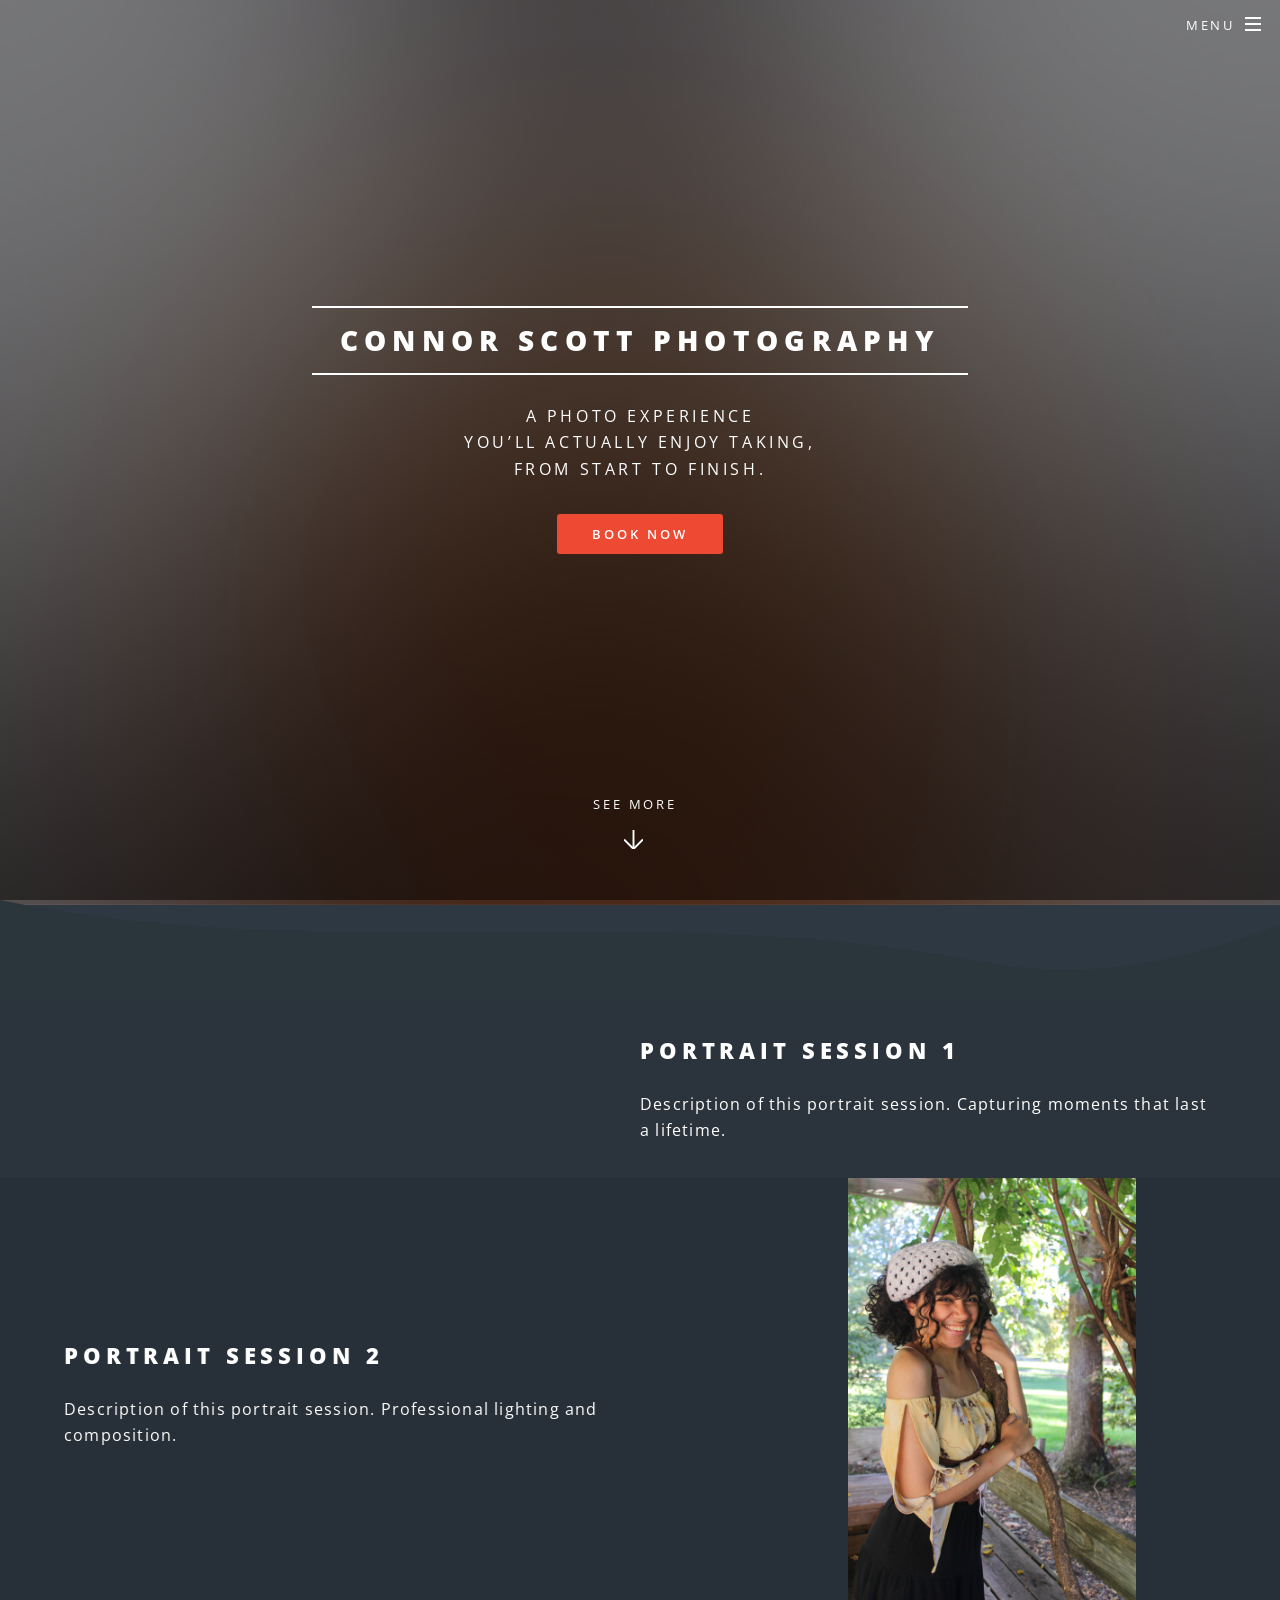
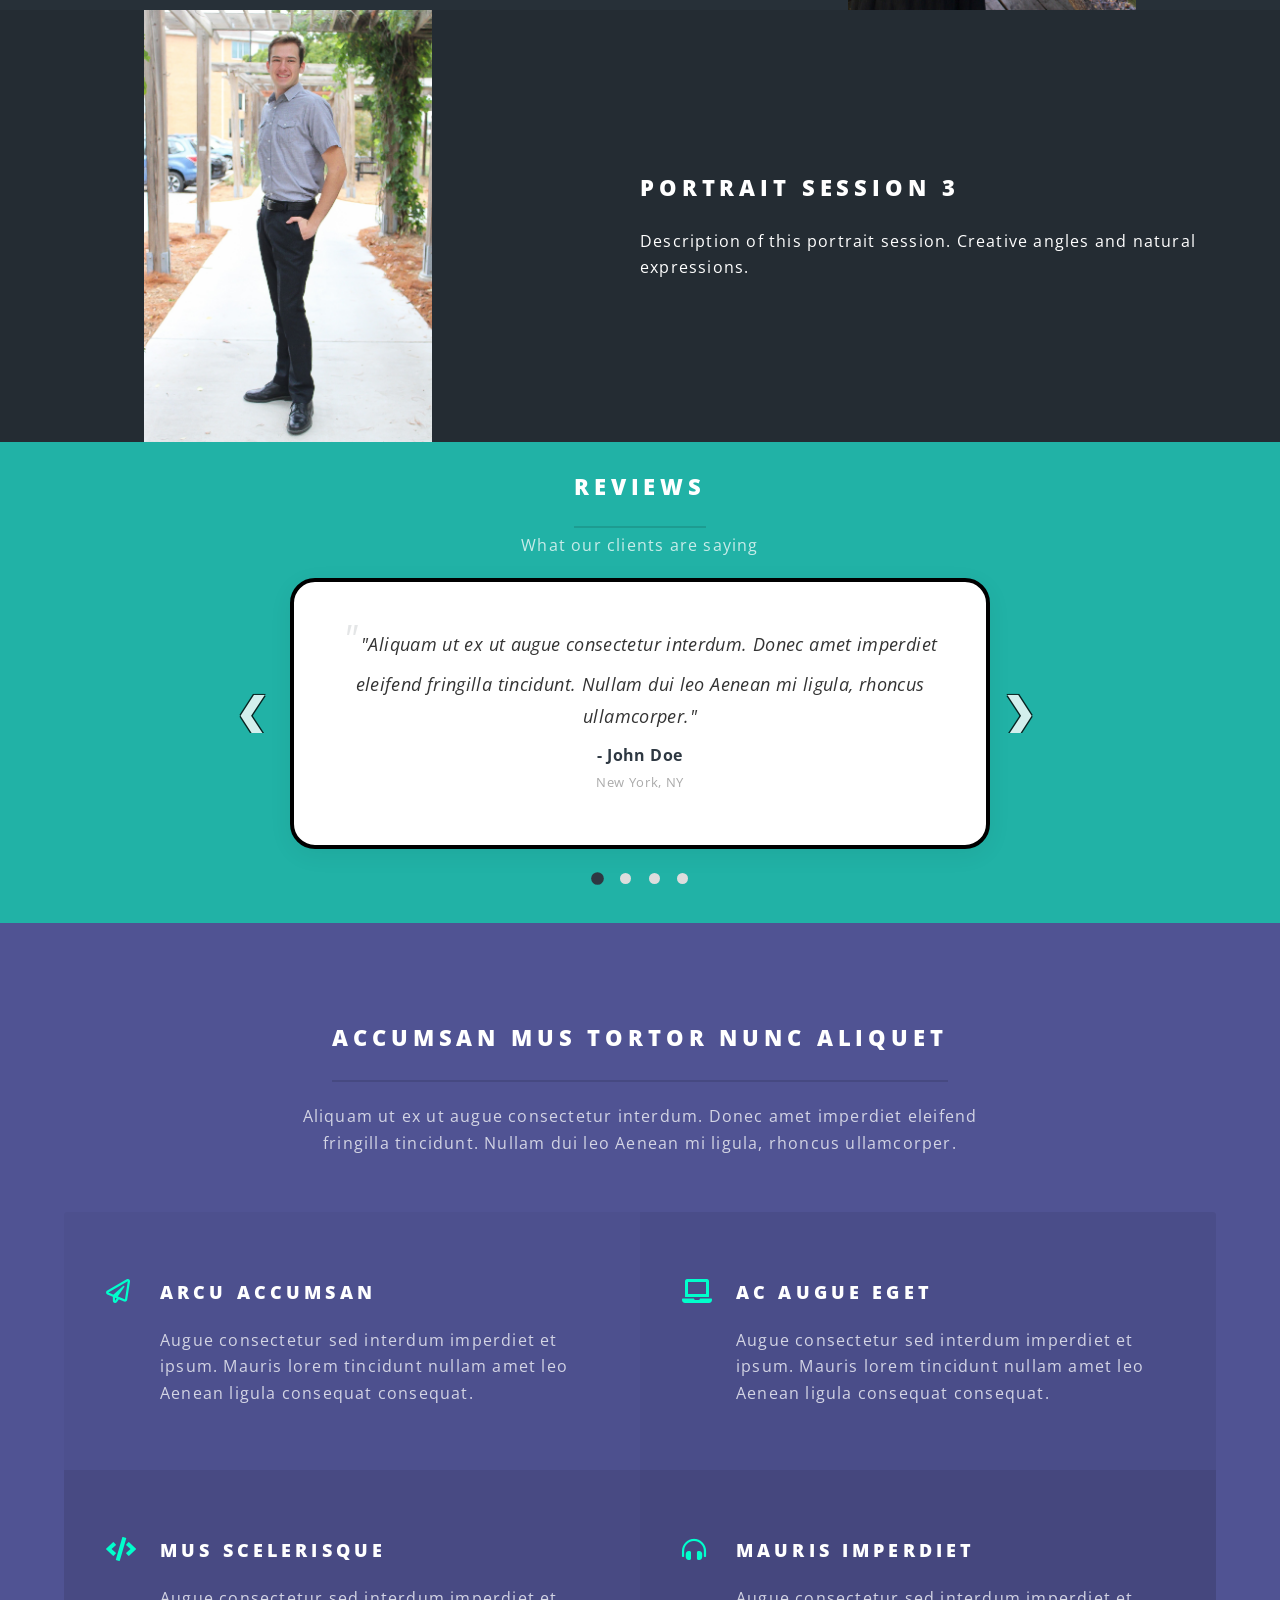
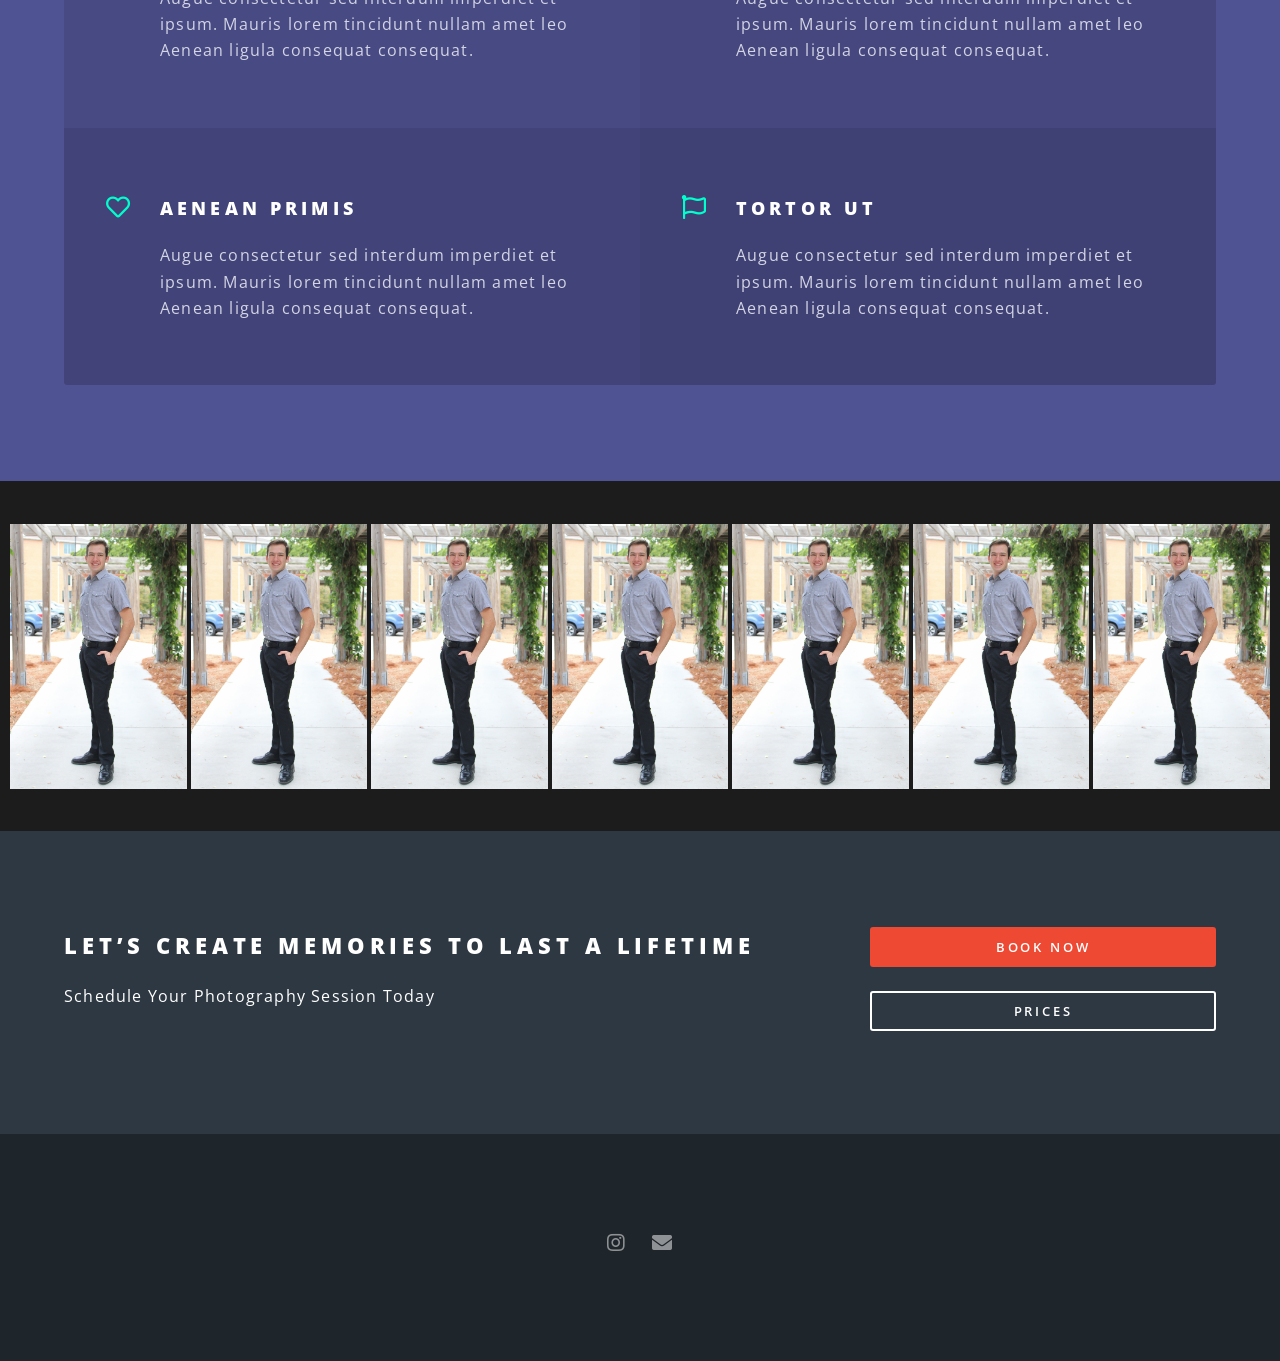
==== commit 576de89f: "Update index.html" ====
--- a/index.html
+++ b/index.html
@@ -187,26 +187,26 @@
 
 				<!-- Photo Strip - Full Width Vertical Rectangles (7 Images) -->
 					<section class="wrapper" style="padding: 0; background: #1c1c1c;">
-						<div style="display: flex; gap: 3px; padding: 0 10px; width: 100%;">
-							<div style="flex: 1; height: 280px; overflow: hidden; border-radius: 4px;">
+						<div style="display: flex; gap: 4px; padding: 0 10px; width: 100%;">
+							<div style="flex: 1; height: 350px; overflow: hidden; border-radius: 4px;">
 								<img src="images/JakeStanding.jpg" alt="Gallery photo 1" style="width: 100%; height: 100%; object-fit: contain; display: block;" />
 							</div>
-							<div style="flex: 1; height: 280px; overflow: hidden; border-radius: 4px;">
+							<div style="flex: 1; height: 350px; overflow: hidden; border-radius: 4px;">
 								<img src="images/JakeStanding.jpg" alt="Gallery photo 2" style="width: 100%; height: 100%; object-fit: contain; display: block;" />
 							</div>
-							<div style="flex: 1; height: 280px; overflow: hidden; border-radius: 4px;">
+							<div style="flex: 1; height: 350px; overflow: hidden; border-radius: 4px;">
 								<img src="images/JakeStanding.jpg" alt="Gallery photo 3" style="width: 100%; height: 100%; object-fit: contain; display: block;" />
 							</div>
-							<div style="flex: 1; height: 280px; overflow: hidden; border-radius: 4px;">
+							<div style="flex: 1; height: 350px; overflow: hidden; border-radius: 4px;">
 								<img src="images/JakeStanding.jpg" alt="Gallery photo 4" style="width: 100%; height: 100%; object-fit: contain; display: block;" />
 							</div>
-							<div style="flex: 1; height: 280px; overflow: hidden; border-radius: 4px;">
+							<div style="flex: 1; height: 350px; overflow: hidden; border-radius: 4px;">
 								<img src="images/JakeStanding.jpg" alt="Gallery photo 5" style="width: 100%; height: 100%; object-fit: contain; display: block;" />
 							</div>
-							<div style="flex: 1; height: 280px; overflow: hidden; border-radius: 4px;">
+							<div style="flex: 1; height: 350px; overflow: hidden; border-radius: 4px;">
 								<img src="images/JakeStanding.jpg" alt="Gallery photo 6" style="width: 100%; height: 100%; object-fit: contain; display: block;" />
 							</div>
-							<div style="flex: 1; height: 280px; overflow: hidden; border-radius: 4px;">
+							<div style="flex: 1; height: 350px; overflow: hidden; border-radius: 4px;">
 								<img src="images/JakeStanding.jpg" alt="Gallery photo 7" style="width: 100%; height: 100%; object-fit: contain; display: block;" />
 							</div>
 						</div>
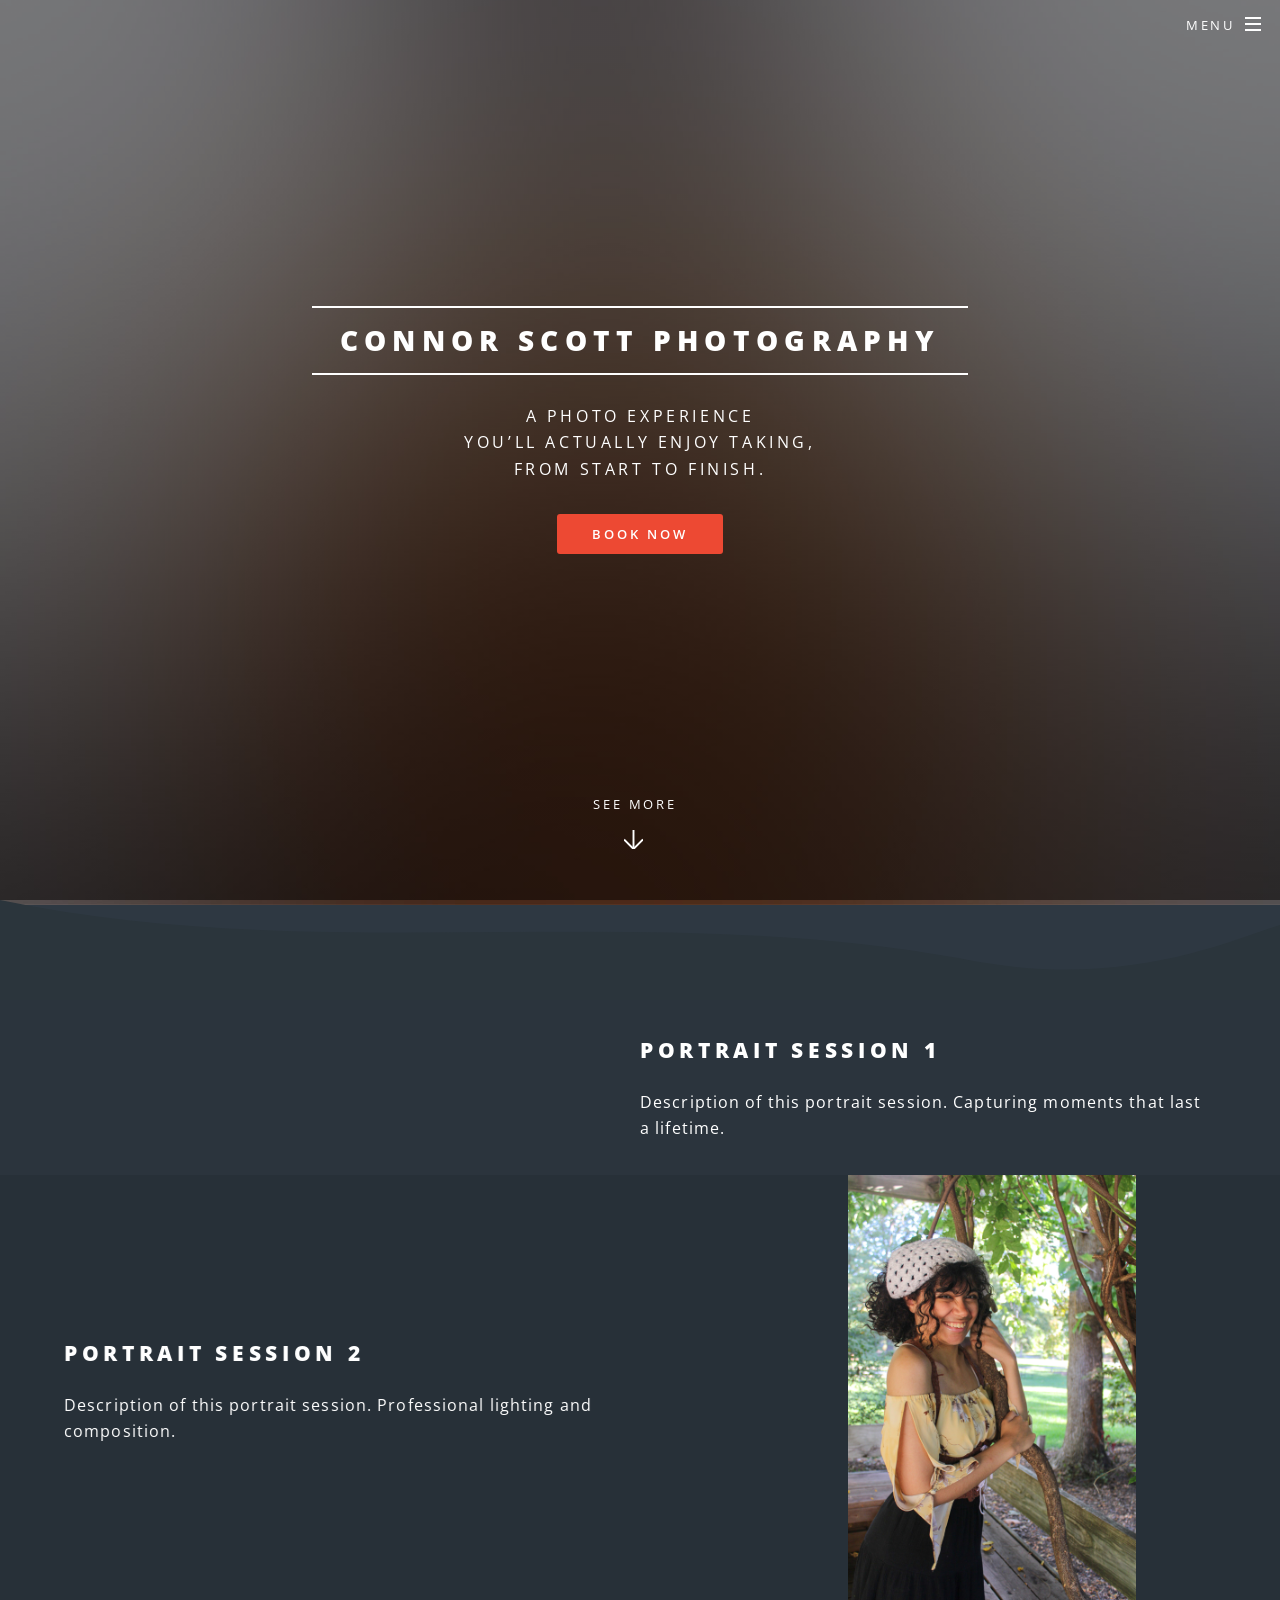
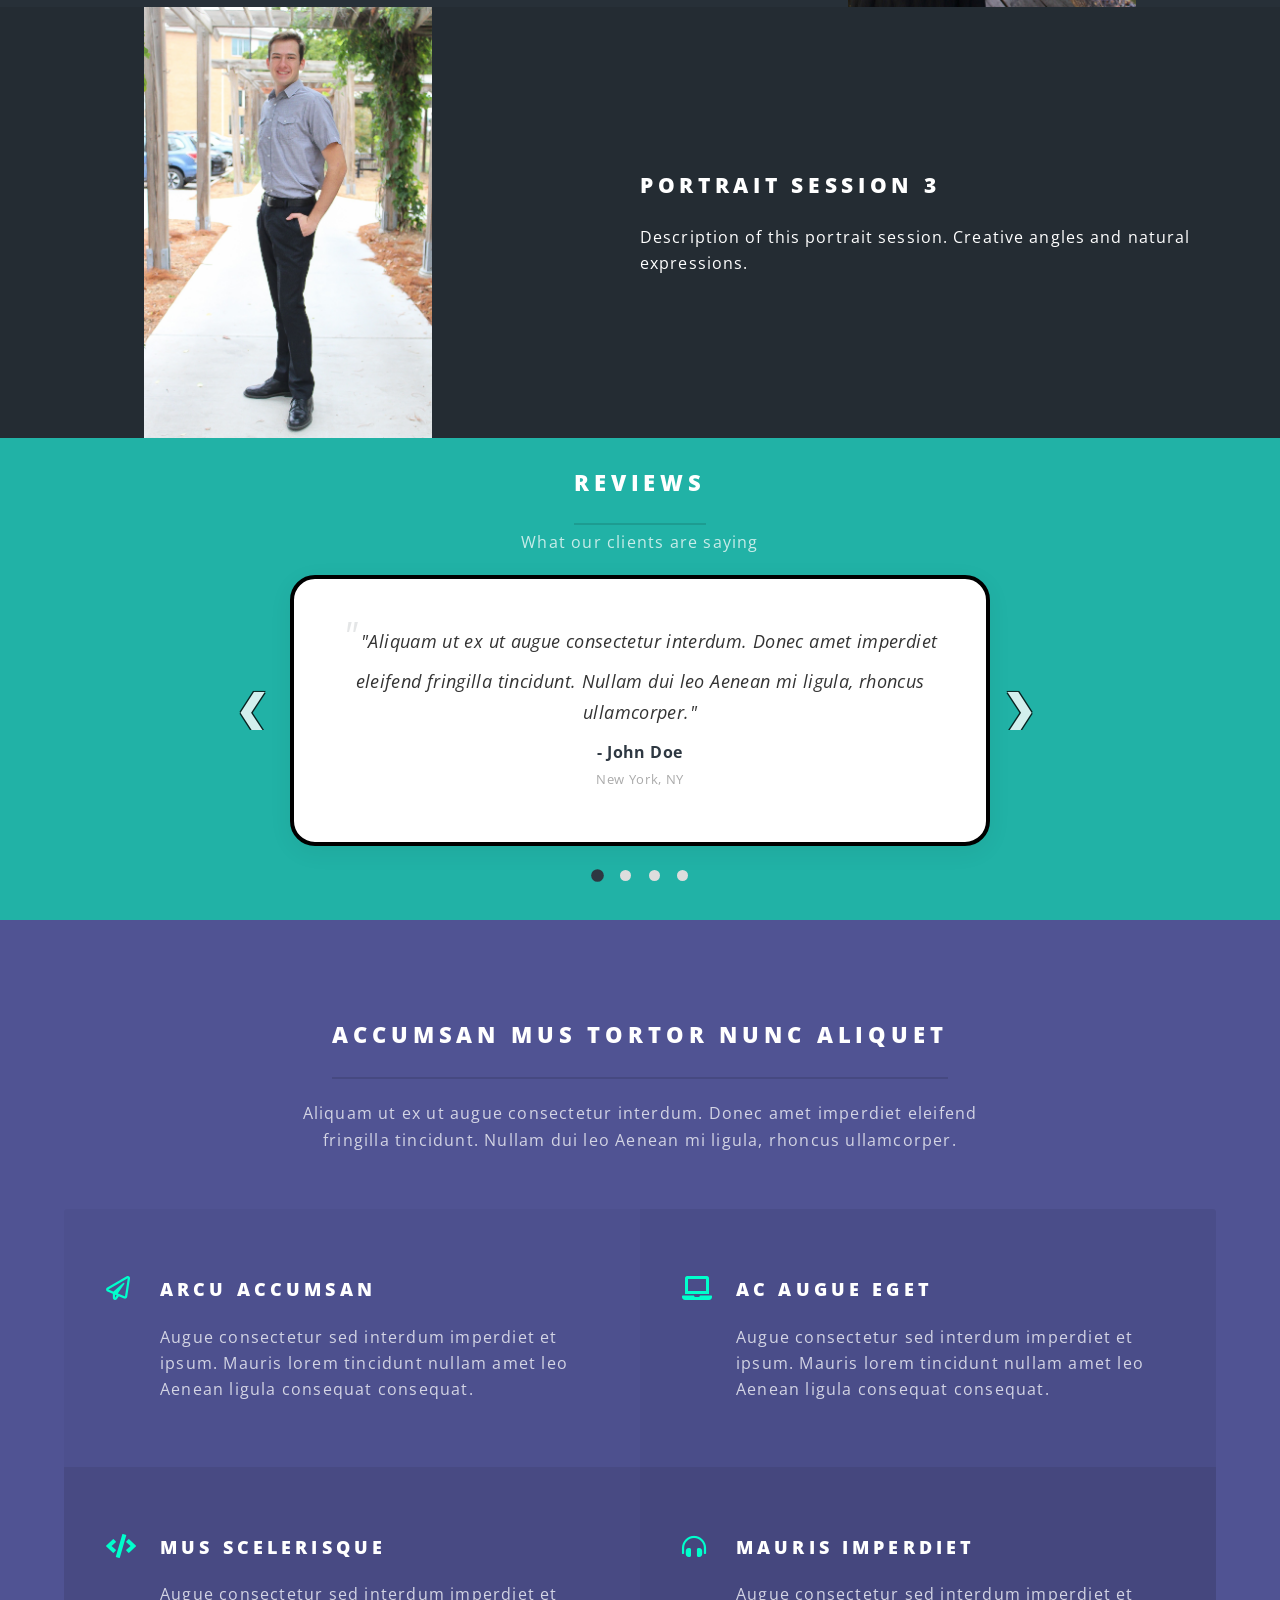
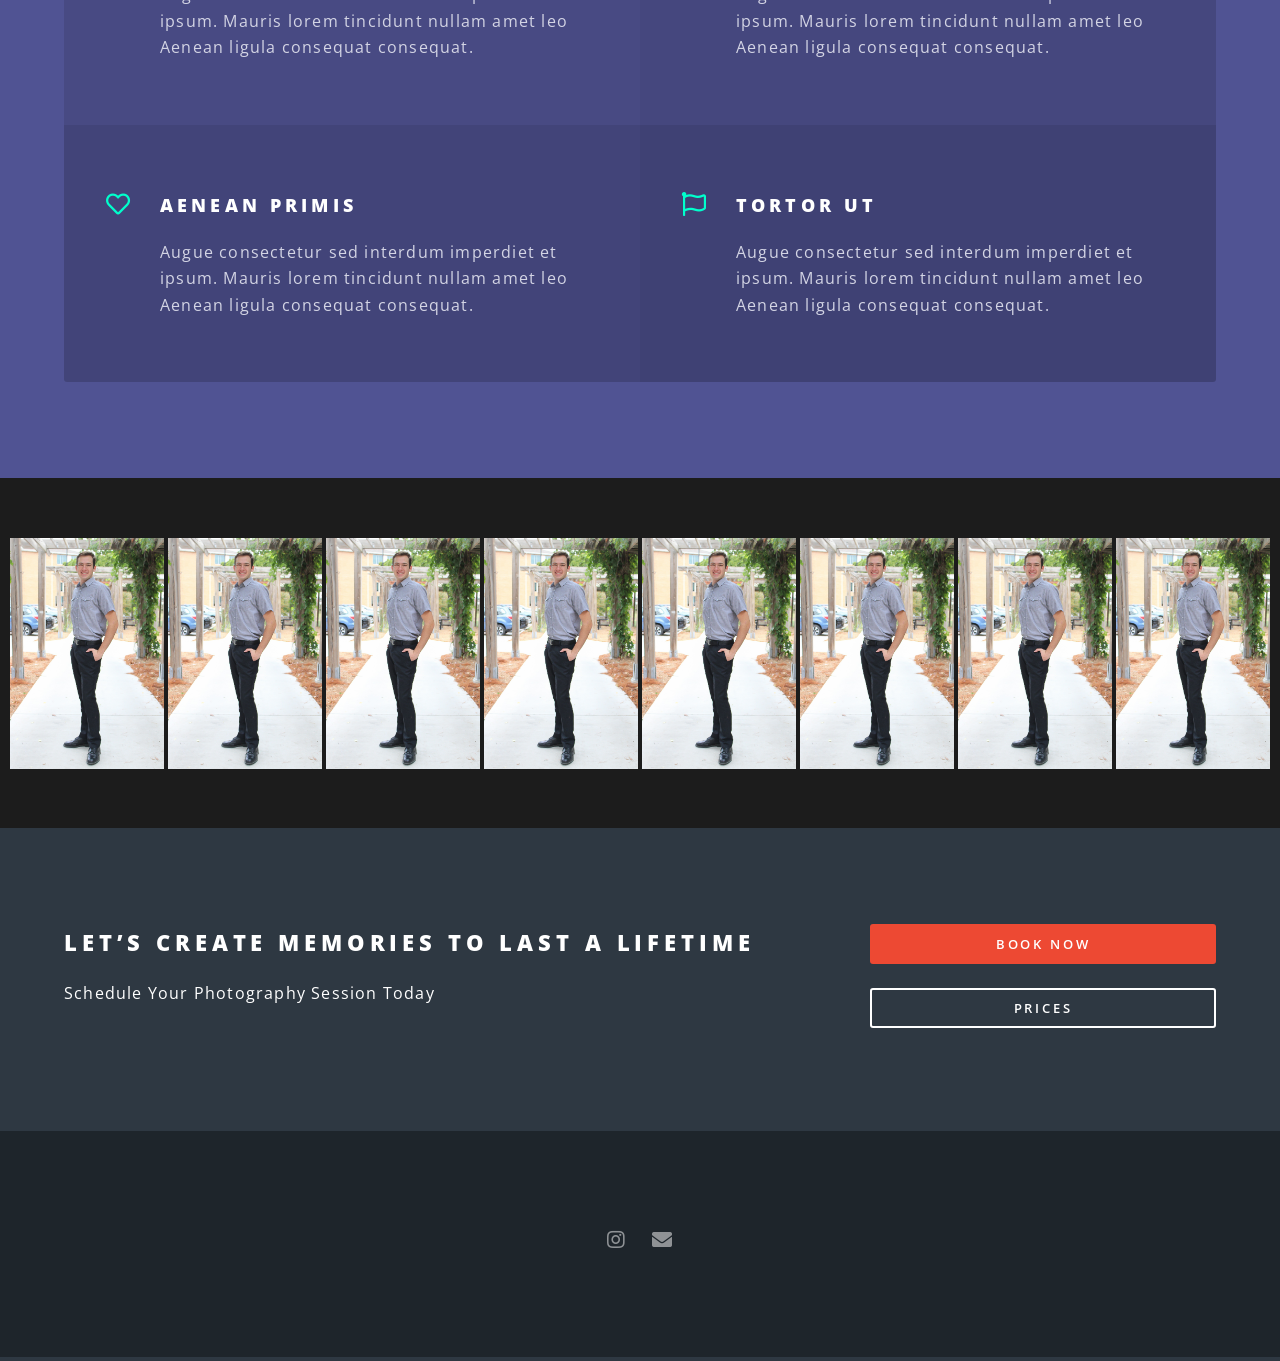
==== commit df6103fc: "Update index.html" ====
--- a/index.html
+++ b/index.html
@@ -185,7 +185,7 @@
 						</div>
 					</section>
 
-				<!-- Photo Strip - Full Width Vertical Rectangles (7 Images) -->
+				<!-- Photo Strip - Full Width Vertical Rectangles (8 Images) -->
 					<section class="wrapper" style="padding: 0; background: #1c1c1c;">
 						<div style="display: flex; gap: 4px; padding: 0 10px; width: 100%;">
 							<div style="flex: 1; height: 350px; overflow: hidden; border-radius: 4px;">
@@ -208,6 +208,9 @@
 							</div>
 							<div style="flex: 1; height: 350px; overflow: hidden; border-radius: 4px;">
 								<img src="images/JakeStanding.jpg" alt="Gallery photo 7" style="width: 100%; height: 100%; object-fit: contain; display: block;" />
+							</div>
+							<div style="flex: 1; height: 350px; overflow: hidden; border-radius: 4px;">
+								<img src="images/JakeStanding.jpg" alt="Gallery photo 8" style="width: 100%; height: 100%; object-fit: contain; display: block;" />
 							</div>
 						</div>
 					</section>
--- a/assets/css/main.css
+++ b/assets/css/main.css
@@ -4259,17 +4259,17 @@
     margin-top: 0.8em !important;     /* ← Adjust this value */
 }
 
-/* Photo Strip - Bigger Pictures, Smaller Gaps */
+/* Photo Strip - Bigger Pictures */
 .photo-strip-full {
     display: flex;
-    gap: 3px;                     /* ← Smaller gap between photos */
-    padding: 0 10px;              /* ← Gap on edges */
+    gap: 4px;
+    padding: 0 10px;
     width: 100%;
 }
 
 .photo-item-vertical {
     flex: 1;
-    height: 280px;                /* ← Bigger pictures */
+    height: 350px;                /* ← Bigger! */
     overflow: hidden;
     border-radius: 4px;
     background: #1c1c1c;
@@ -4278,7 +4278,7 @@
 .photo-item-vertical img {
     width: 100%;
     height: 100%;
-    object-fit: contain;          /* ← Full image shown */
+    object-fit: contain;
     display: block;
     transition: transform 0.3s ease;
 }
@@ -4287,7 +4287,6 @@
     transform: scale(1.05);
 }
 
-/* Remove wrapper padding */
 .wrapper .inner {
     max-width: 100% !important;
     padding: 0 !important;
@@ -4296,17 +4295,17 @@
 /* Responsive */
 @media screen and (max-width: 736px) {
     .photo-item-vertical {
-        height: 180px;
+        height: 220px;             /* ← Bigger on tablet */
     }
     .photo-strip-full {
-        gap: 2px;
+        gap: 3px;
         padding: 0 6px;
     }
 }
 
 @media screen and (max-width: 480px) {
     .photo-item-vertical {
-        height: 120px;
+        height: 150px;             /* ← Bigger on mobile */
     }
     .photo-strip-full {
         gap: 2px;
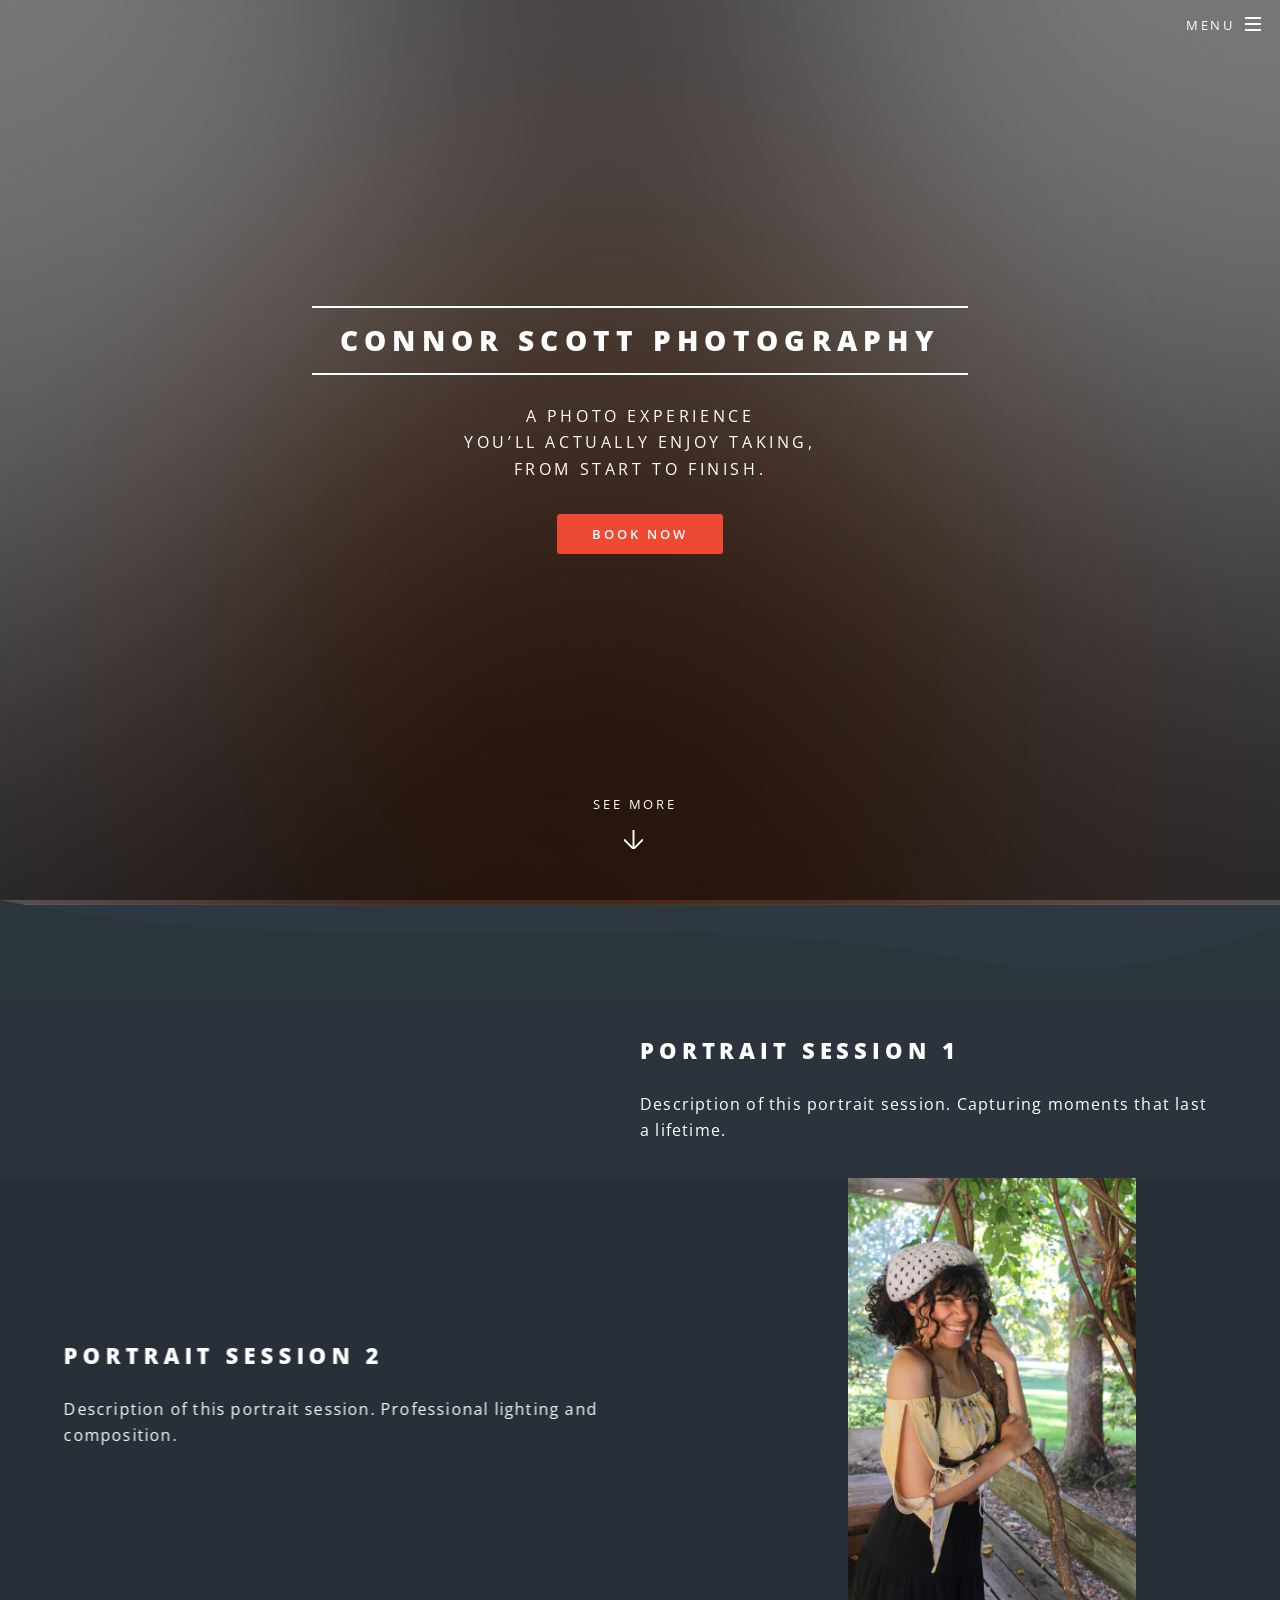
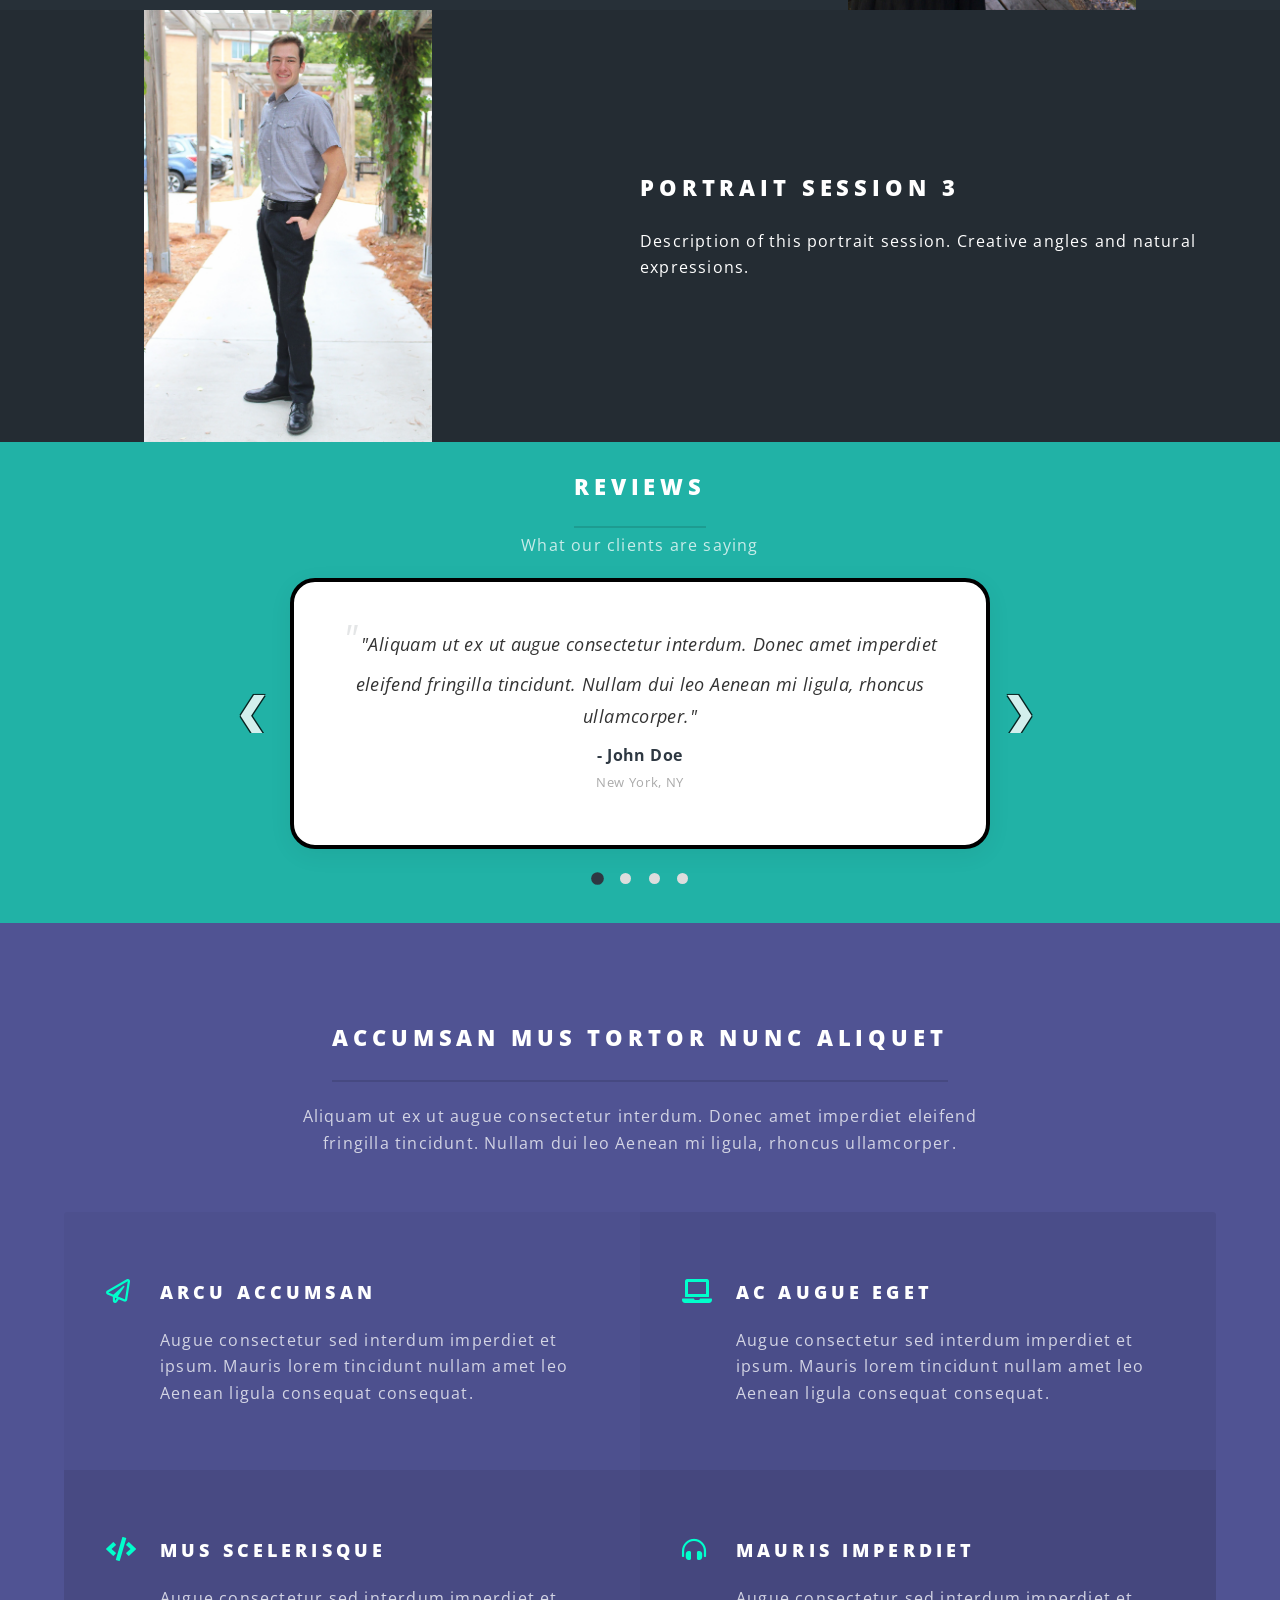
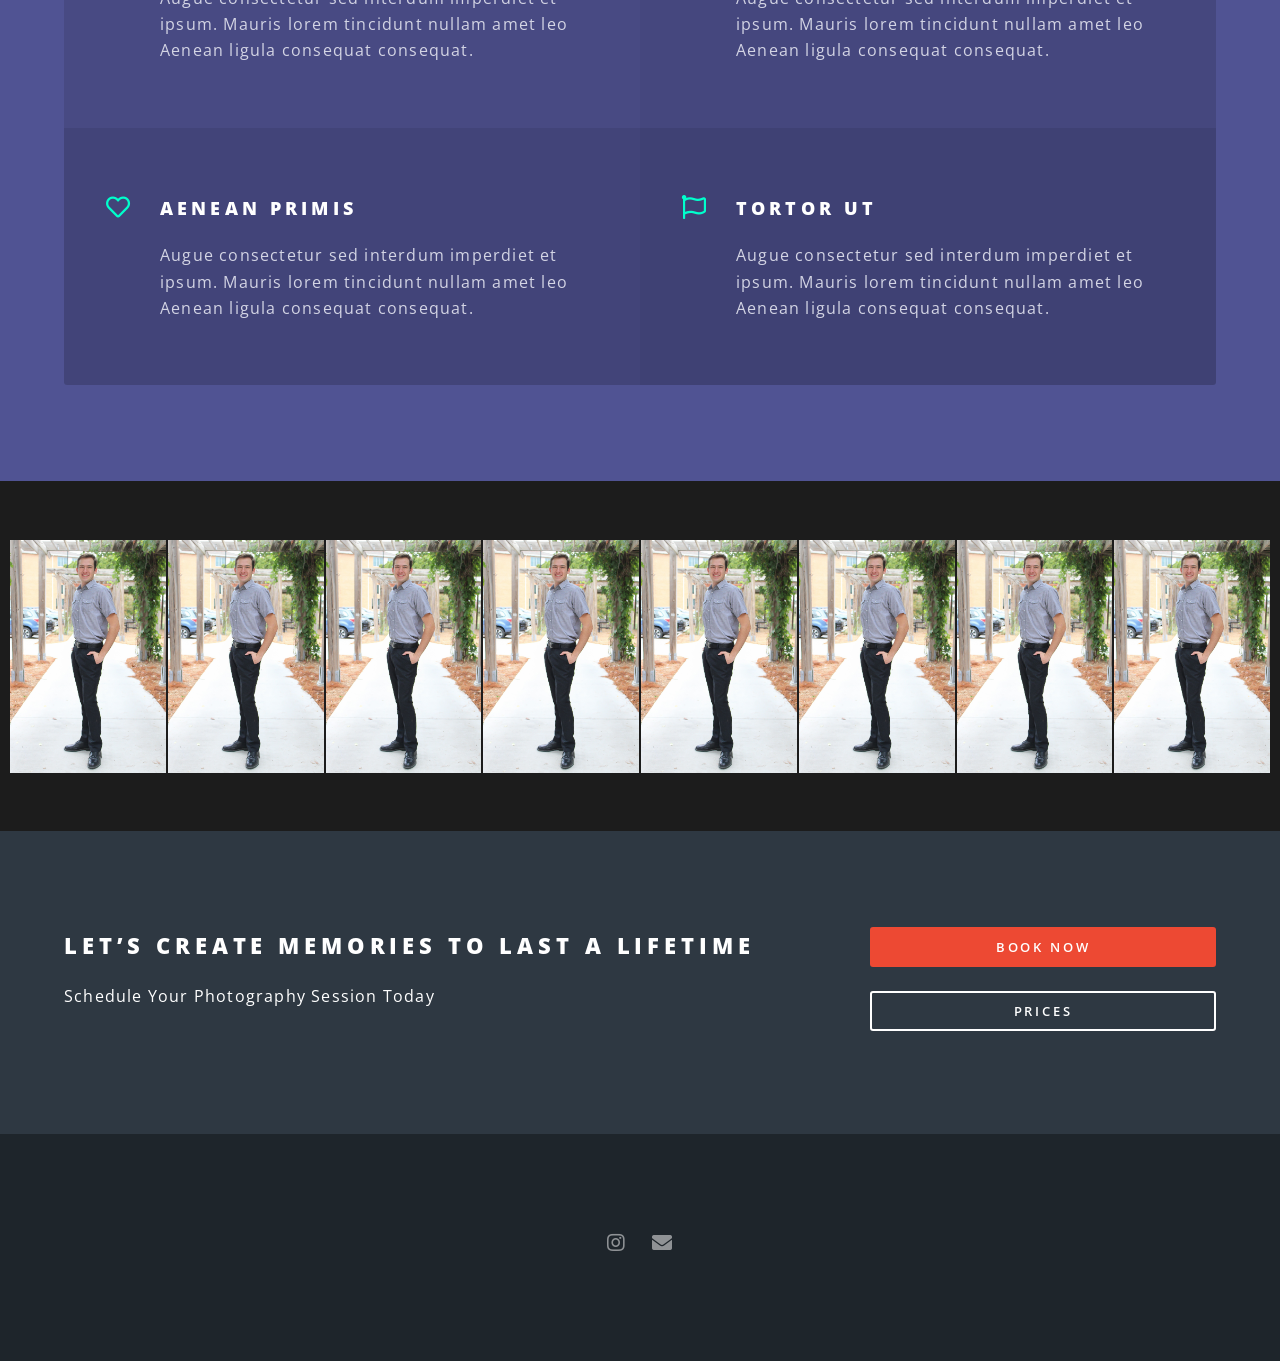
==== commit 0e8c1510: "Update index.html" ====
--- a/index.html
+++ b/index.html
@@ -187,7 +187,7 @@
 
 				<!-- Photo Strip - Full Width Vertical Rectangles (8 Images) -->
 					<section class="wrapper" style="padding: 0; background: #1c1c1c;">
-						<div style="display: flex; gap: 4px; padding: 0 10px; width: 100%;">
+						<div style="display: flex; gap: 2px; padding: 0 10px; width: 100%;">
 							<div style="flex: 1; height: 350px; overflow: hidden; border-radius: 4px;">
 								<img src="images/JakeStanding.jpg" alt="Gallery photo 1" style="width: 100%; height: 100%; object-fit: contain; display: block;" />
 							</div>
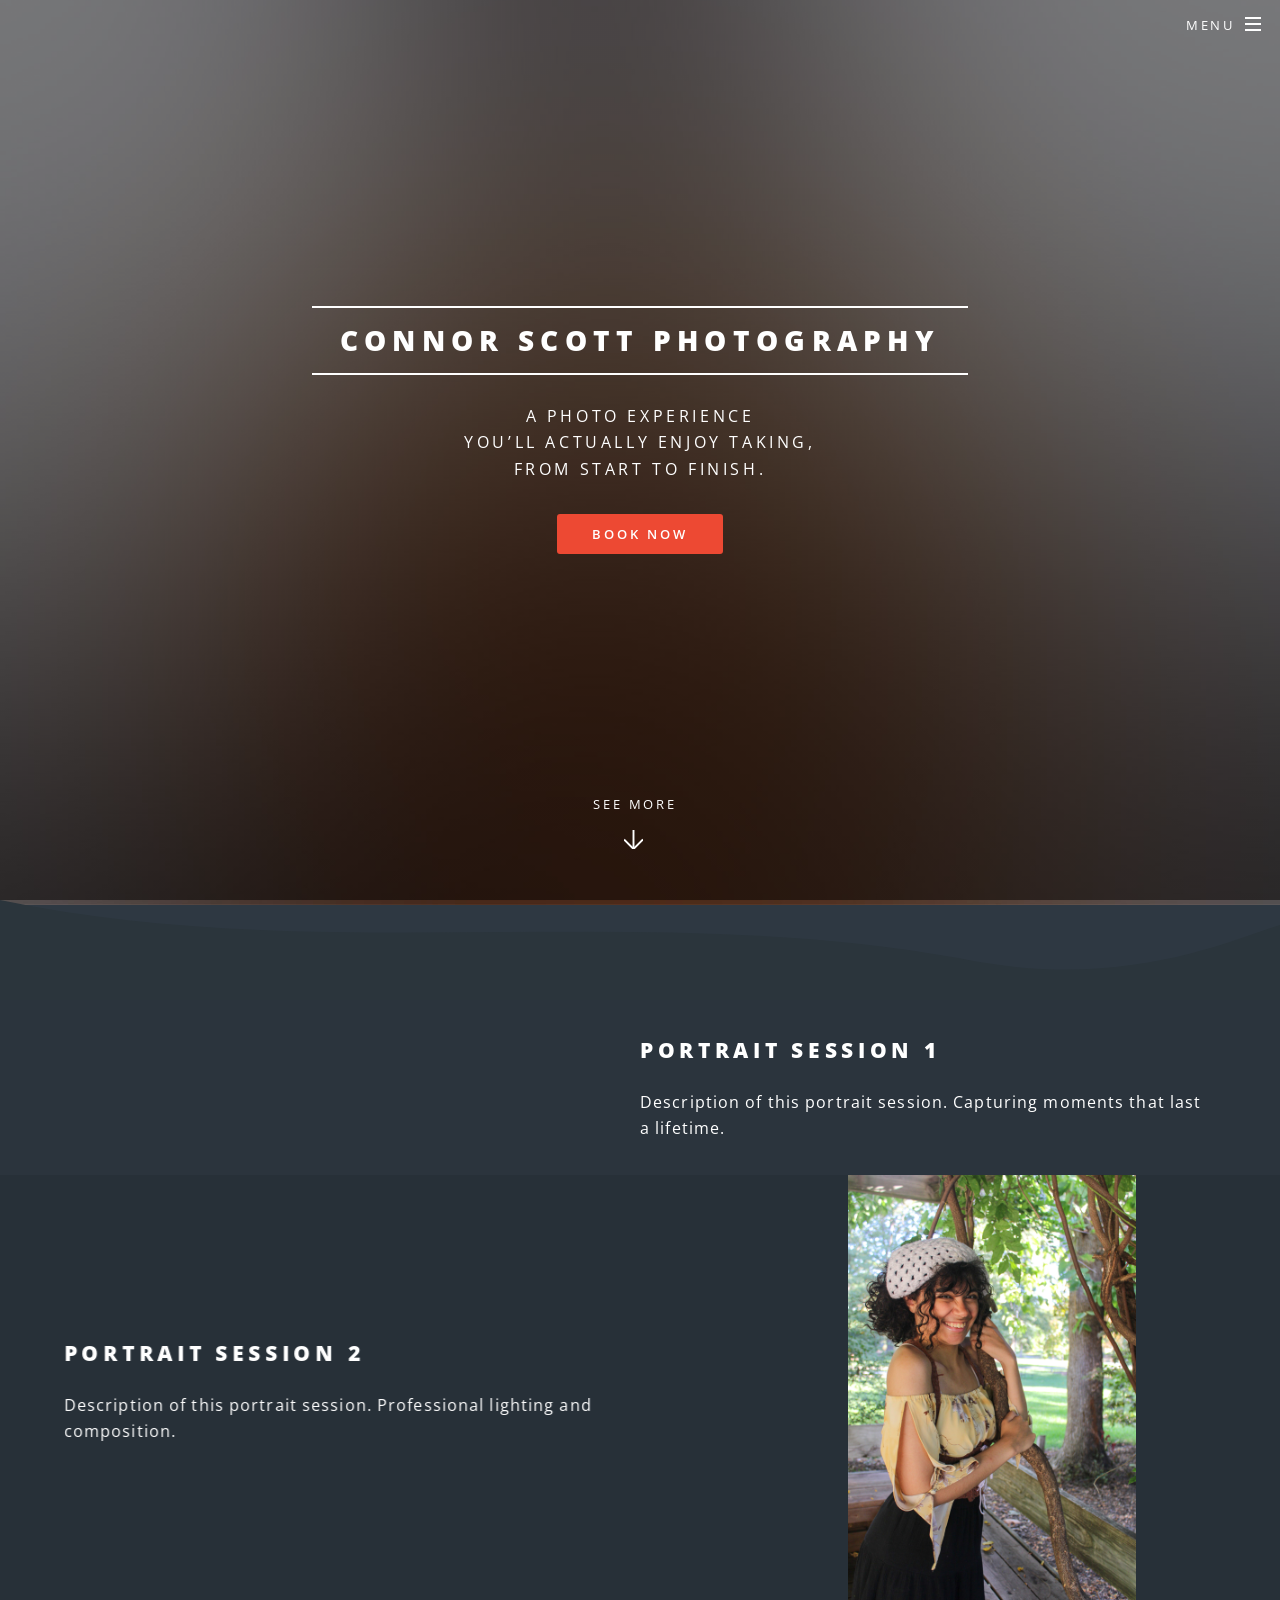
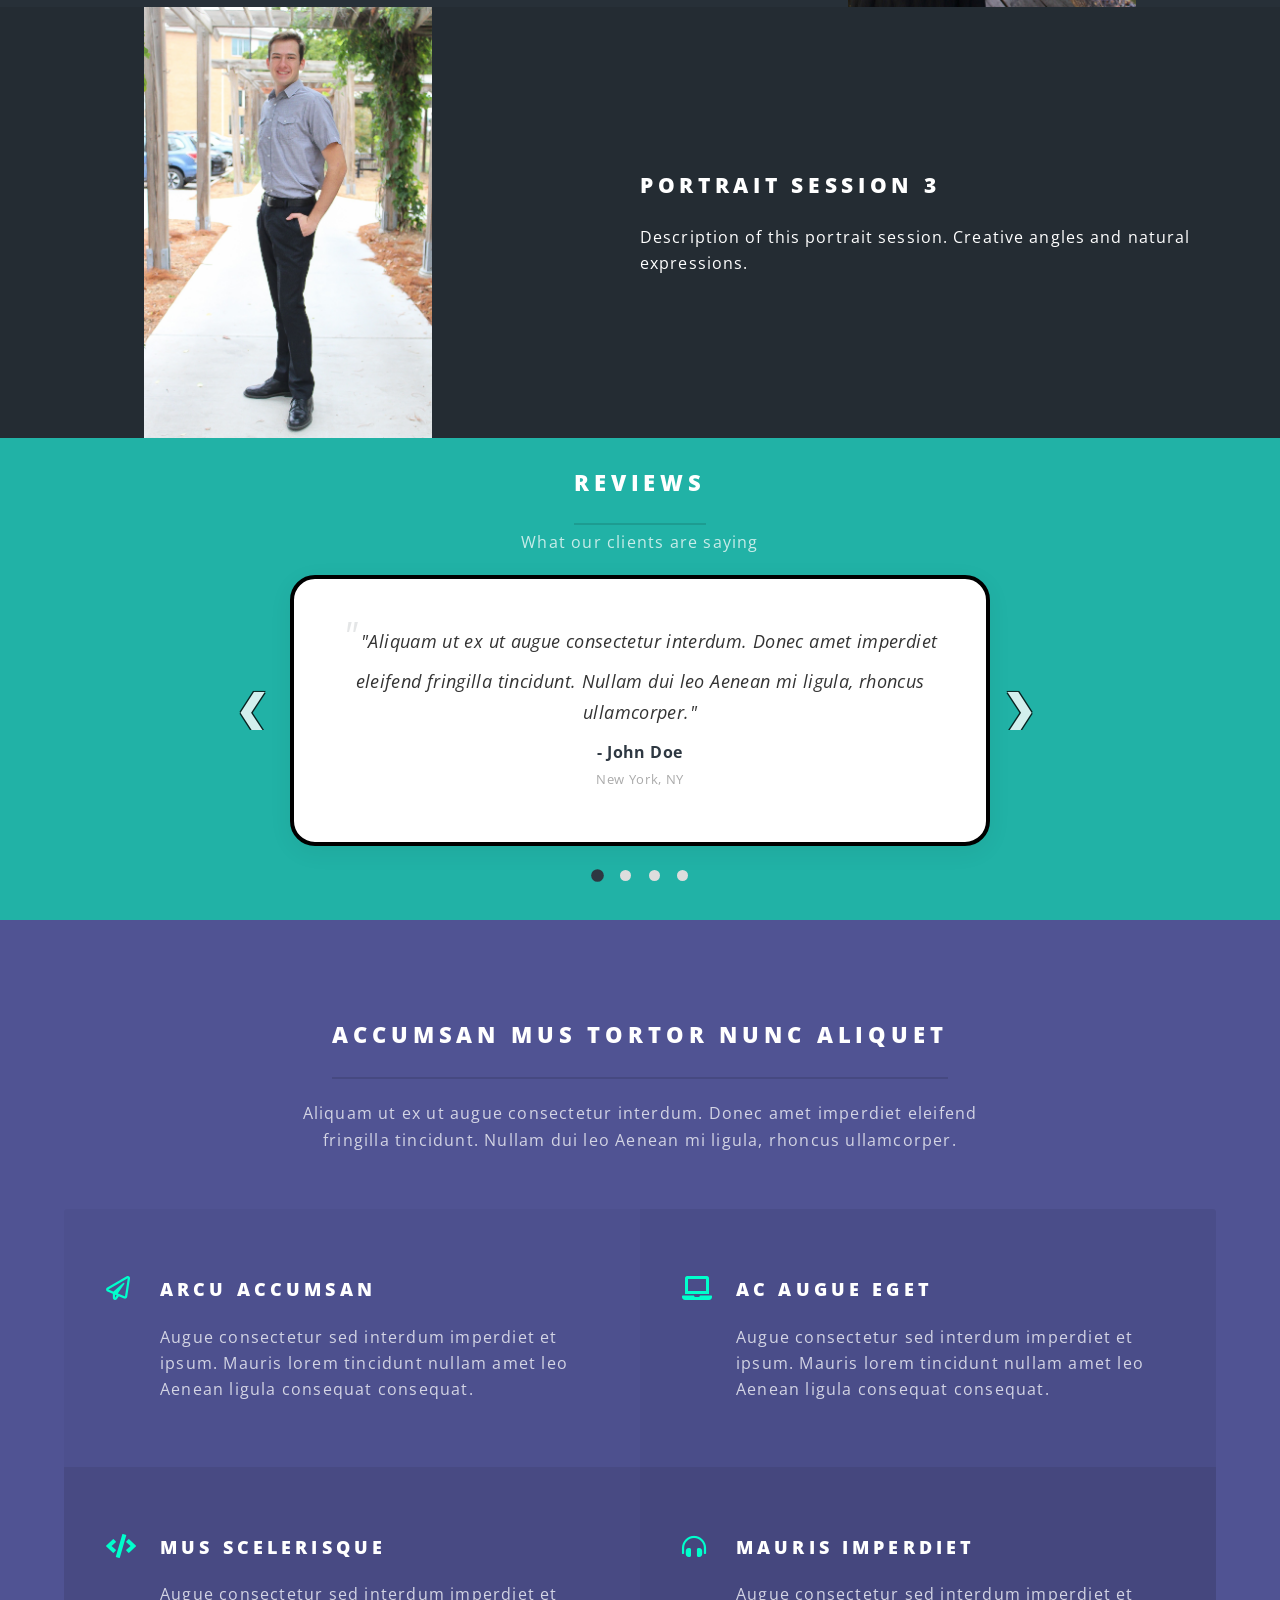
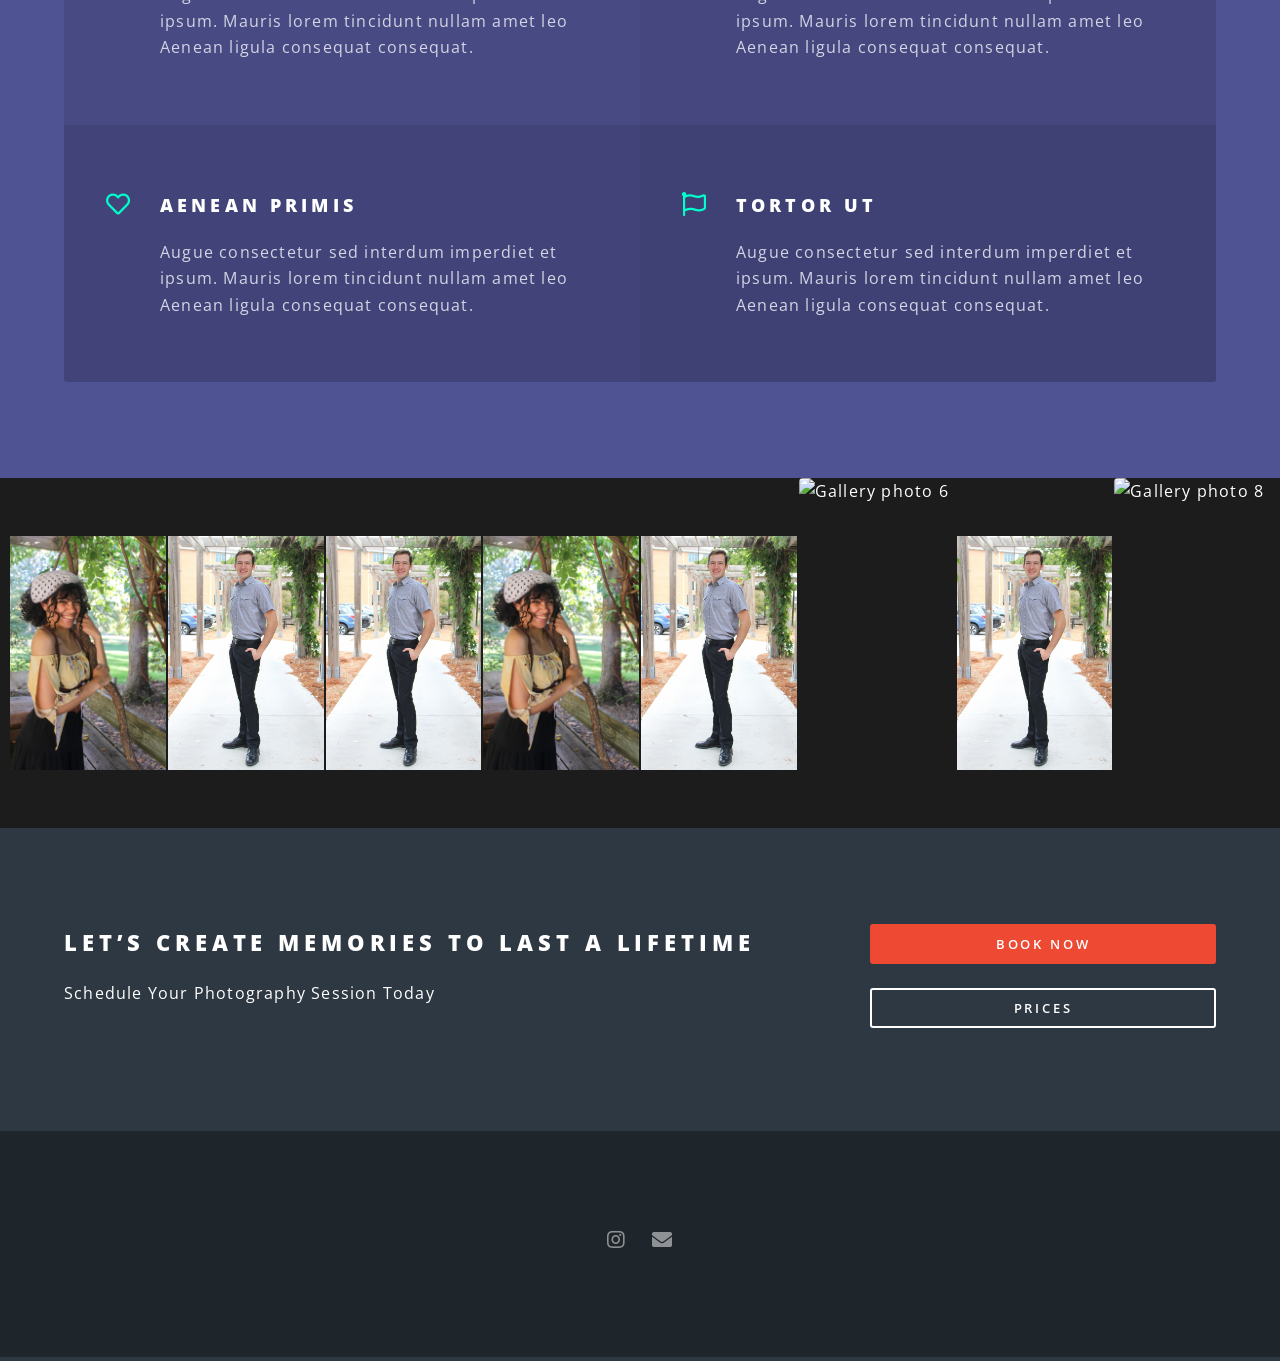
==== commit a73c5da7: "Update index.html" ====
--- a/index.html
+++ b/index.html
@@ -189,7 +189,7 @@
 					<section class="wrapper" style="padding: 0; background: #1c1c1c;">
 						<div style="display: flex; gap: 2px; padding: 0 10px; width: 100%;">
 							<div style="flex: 1; height: 350px; overflow: hidden; border-radius: 4px;">
-								<img src="images/JakeStanding.jpg" alt="Gallery photo 1" style="width: 100%; height: 100%; object-fit: contain; display: block;" />
+								<img src="images/IssainahSenior.jpg" alt="Gallery photo 1" style="width: 100%; height: 100%; object-fit: contain; display: block;" />
 							</div>
 							<div style="flex: 1; height: 350px; overflow: hidden; border-radius: 4px;">
 								<img src="images/JakeStanding.jpg" alt="Gallery photo 2" style="width: 100%; height: 100%; object-fit: contain; display: block;" />
@@ -198,19 +198,19 @@
 								<img src="images/JakeStanding.jpg" alt="Gallery photo 3" style="width: 100%; height: 100%; object-fit: contain; display: block;" />
 							</div>
 							<div style="flex: 1; height: 350px; overflow: hidden; border-radius: 4px;">
-								<img src="images/JakeStanding.jpg" alt="Gallery photo 4" style="width: 100%; height: 100%; object-fit: contain; display: block;" />
+								<img src="images/IssainahSenior.jpg" alt="Gallery photo 4" style="width: 100%; height: 100%; object-fit: contain; display: block;" />
 							</div>
 							<div style="flex: 1; height: 350px; overflow: hidden; border-radius: 4px;">
 								<img src="images/JakeStanding.jpg" alt="Gallery photo 5" style="width: 100%; height: 100%; object-fit: contain; display: block;" />
 							</div>
 							<div style="flex: 1; height: 350px; overflow: hidden; border-radius: 4px;">
-								<img src="images/JakeStanding.jpg" alt="Gallery photo 6" style="width: 100%; height: 100%; object-fit: contain; display: block;" />
+								<img src="images/GavinPhotoBanner.jpg" alt="Gallery photo 6" style="width: 100%; height: 100%; object-fit: contain; display: block;" />
 							</div>
 							<div style="flex: 1; height: 350px; overflow: hidden; border-radius: 4px;">
 								<img src="images/JakeStanding.jpg" alt="Gallery photo 7" style="width: 100%; height: 100%; object-fit: contain; display: block;" />
 							</div>
 							<div style="flex: 1; height: 350px; overflow: hidden; border-radius: 4px;">
-								<img src="images/JakeStanding.jpg" alt="Gallery photo 8" style="width: 100%; height: 100%; object-fit: contain; display: block;" />
+								<img src="images/GavinPhotoBanner.jpg" alt="Gallery photo 8" style="width: 100%; height: 100%; object-fit: contain; display: block;" />
 							</div>
 						</div>
 					</section>
--- a/assets/css/main.css
+++ b/assets/css/main.css
@@ -4312,3 +4312,12 @@
         padding: 0 4px;
     }
 }
+
+.photo-item-vertical {
+    flex: 1;
+    height: 350px;
+    overflow: hidden;
+    border-radius: 4px;
+    border: 2px solid #ffffff;        /* ← White outline */
+    background: #1c1c1c;
+}
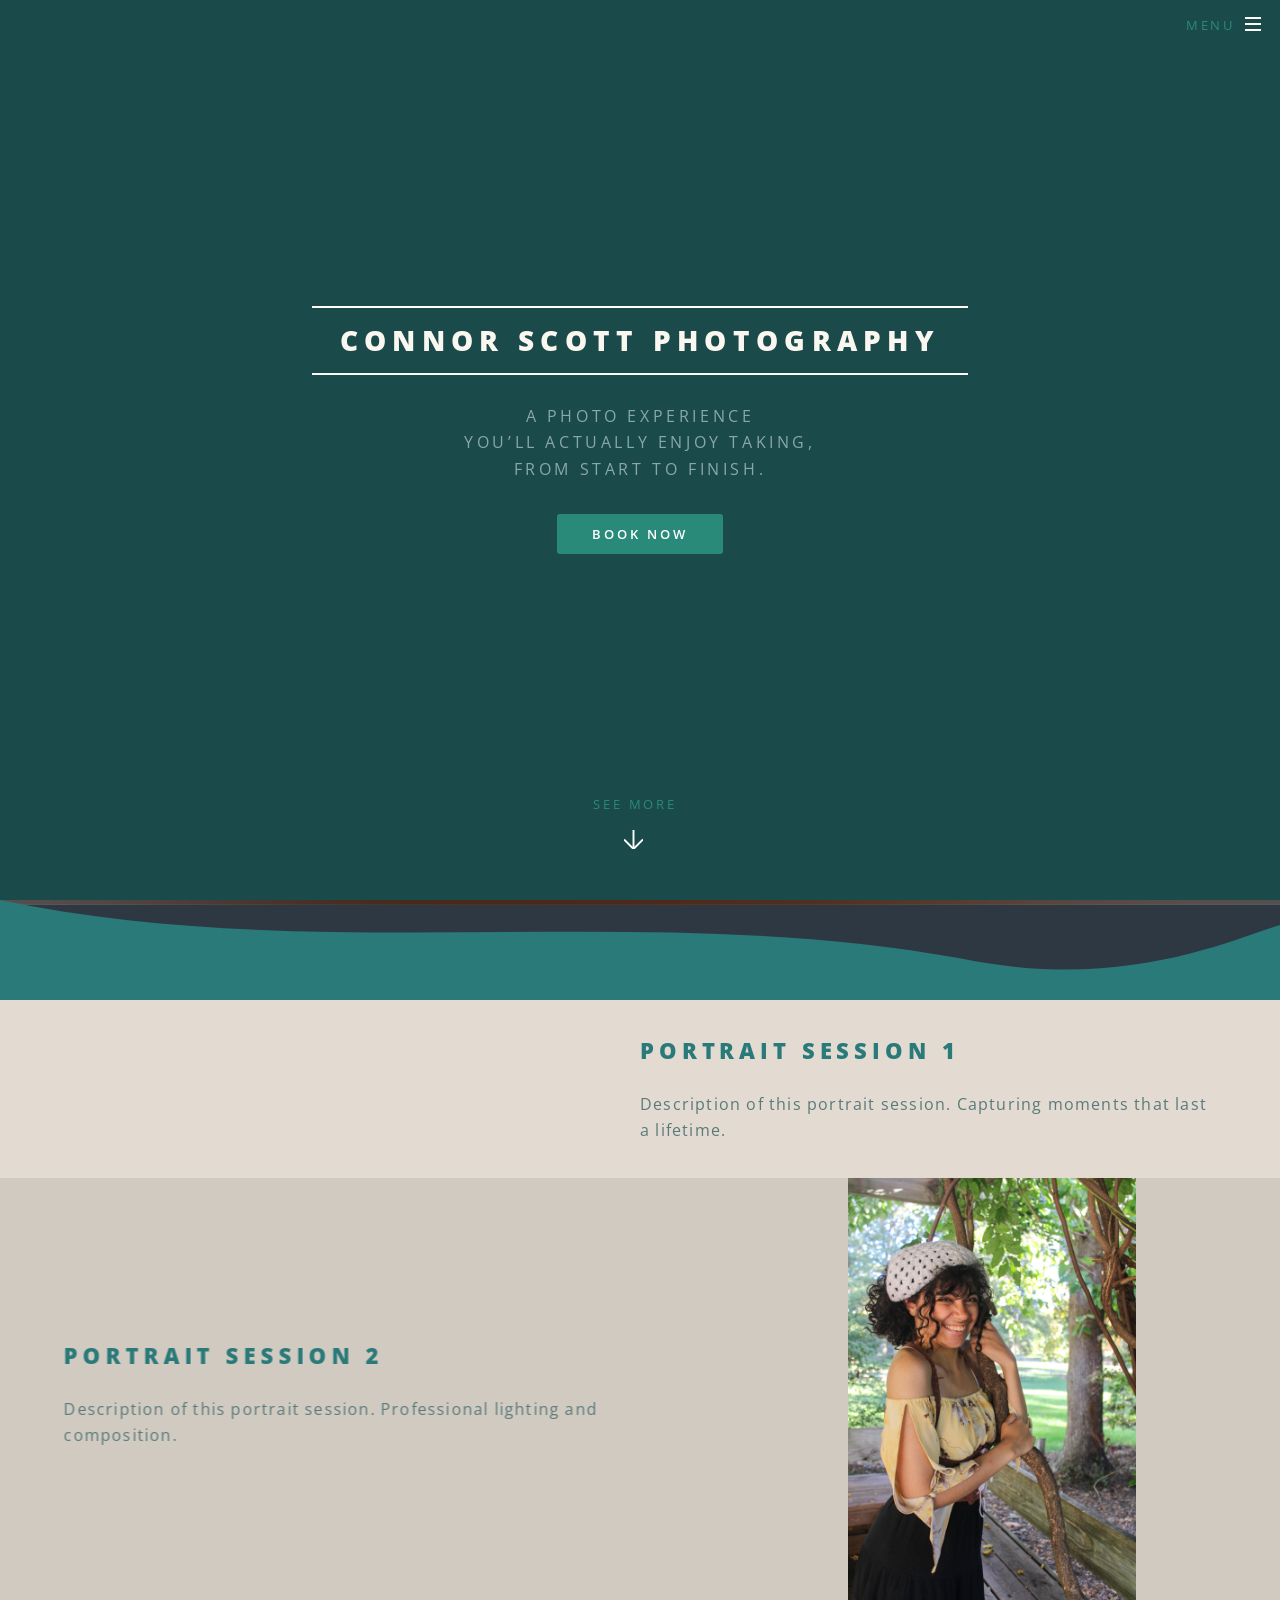
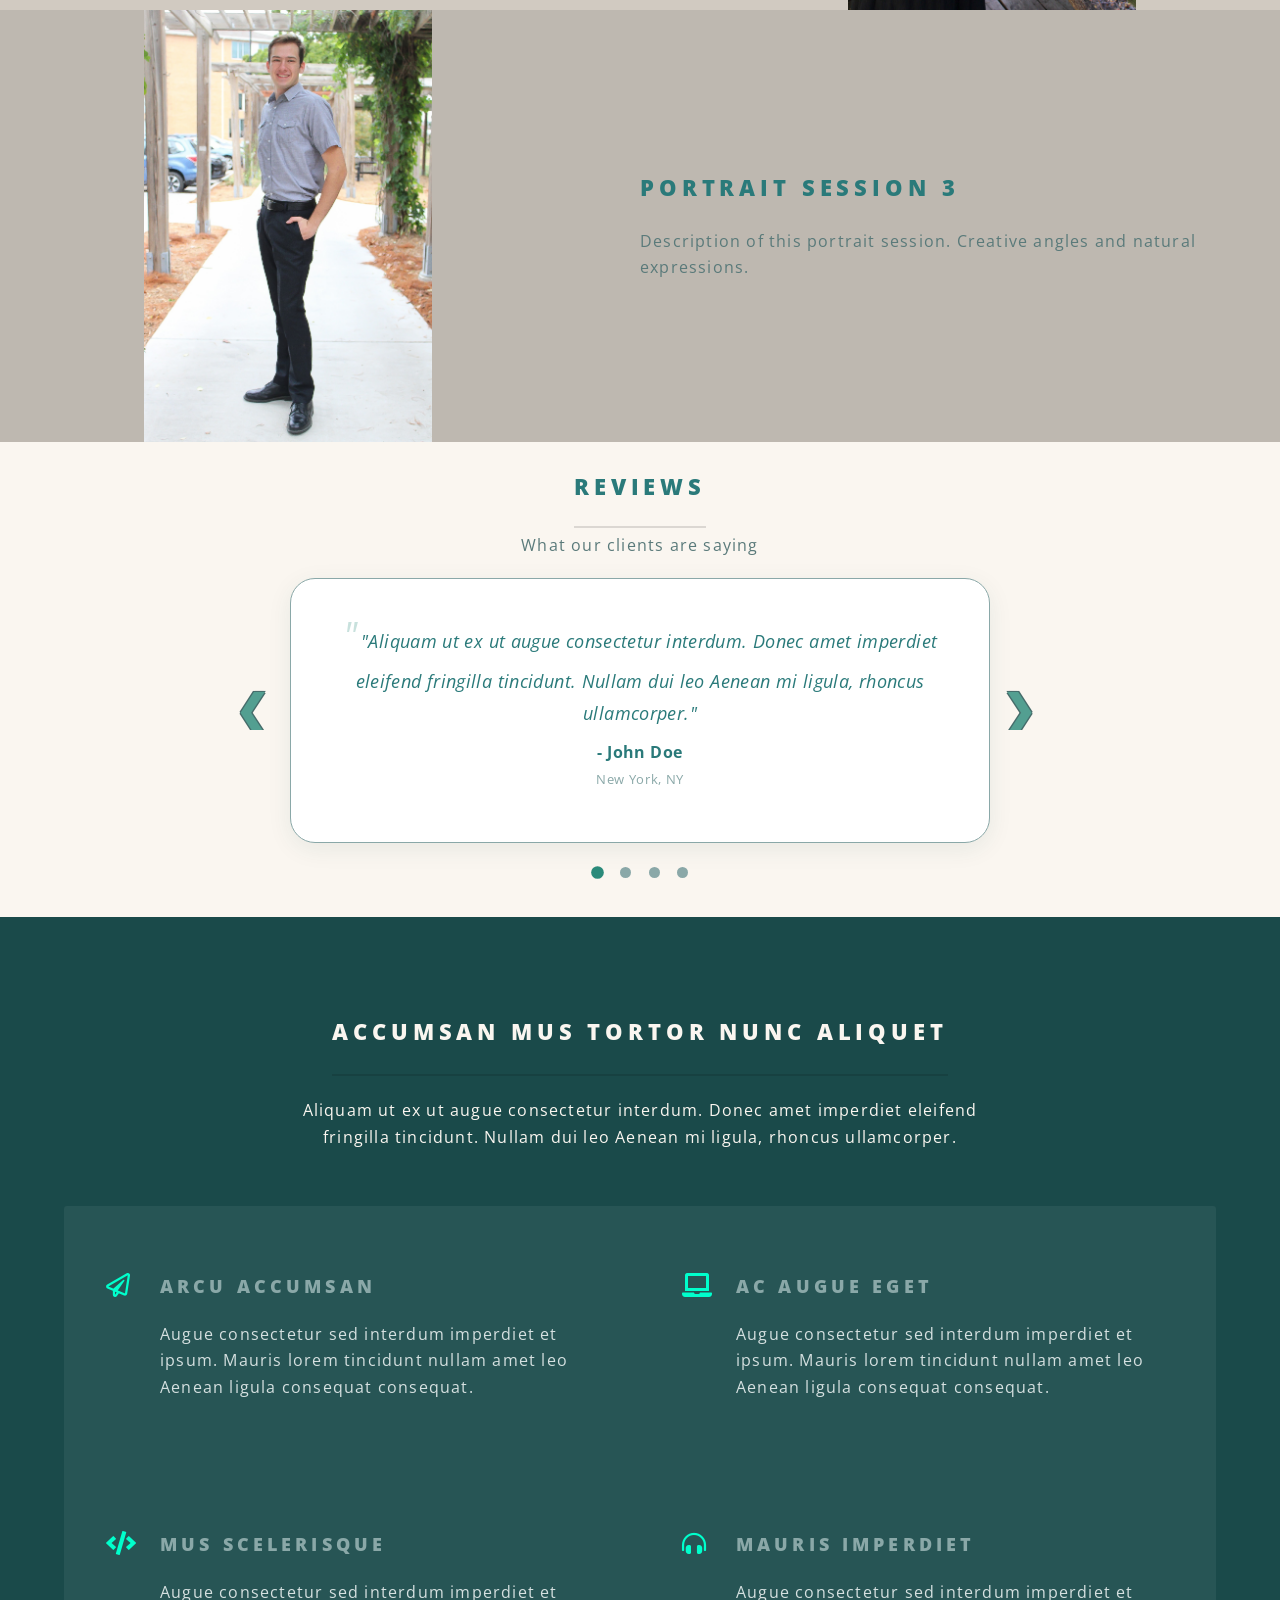
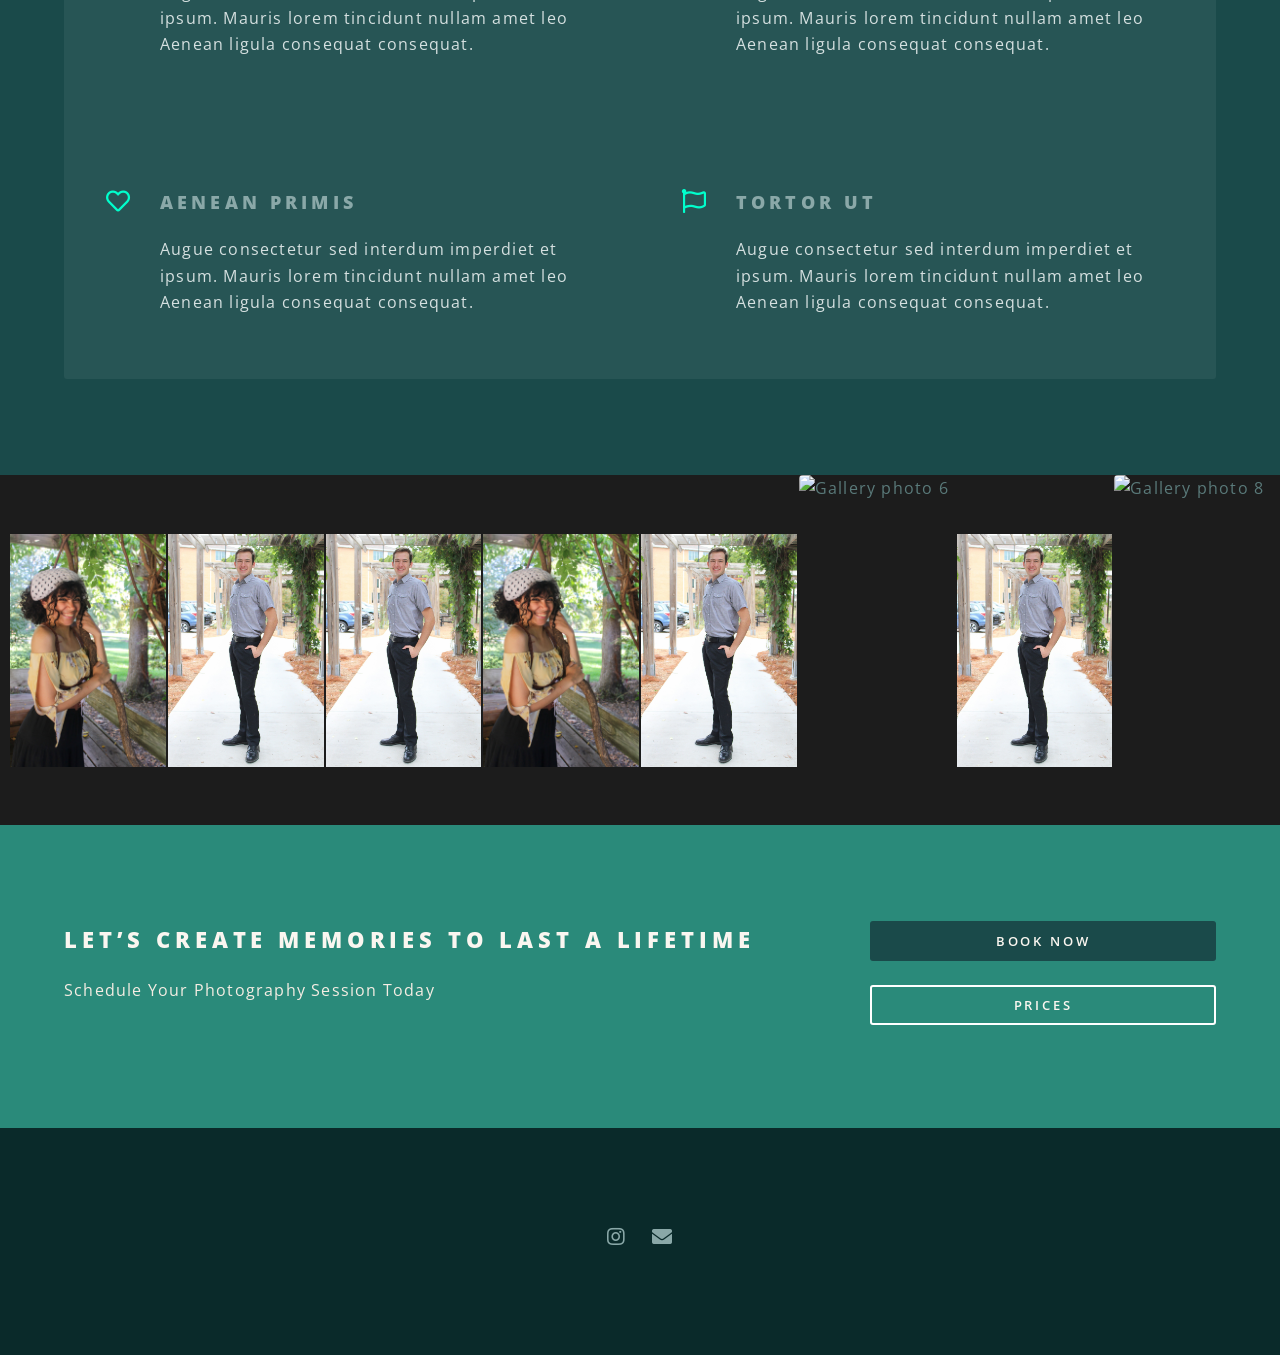
==== commit 99fa5797: "Update index.html" ====
--- a/index.html
+++ b/index.html
@@ -33,8 +33,8 @@
 						</nav>
 					</header>
 
-				<!-- Banner -->
-					<section id="banner">
+				<!-- Banner with Gradient -->
+					<section id="banner" style="background: linear-gradient(135deg, #1a4a4a 0%, #2a7a7a 100%);">
 						<div class="inner">
 							<h2>Connor Scott Photography</h2>
 							<p>A photo experience<br />
@@ -47,10 +47,11 @@
 						<a href="#one" class="more scrolly">See More</a>
 					</section>
 
-				<!-- Wave Divider - FIXED -->
+
+				<!-- Wave Divider - Matches Portrait Session 1 -->
 				<div style="position: relative; height: 100px; overflow: hidden; background: transparent; z-index: 10;">
 				  <svg viewBox="0 0 1200 120" preserveAspectRatio="none" style="position: absolute; bottom: 0; left: 0; width: 100%; height: 100px;">
-				    <path d="M0,0 C300,80 600,0 900,70 C1050,110 1150,50 1200,30 L1200,120 L0,120 Z" fill="#2b353c"/>
+				    <path d="M0,0 C300,80 600,0 900,70 C1050,110 1150,50 1200,30 L1200,120 L0,120 Z" fill="#2a7a7a"/>
 				  </svg>
 				</div>
 										
--- a/assets/css/main.css
+++ b/assets/css/main.css
@@ -4259,7 +4259,7 @@
     margin-top: 0.8em !important;     /* ← Adjust this value */
 }
 
-/* Photo Strip - Bigger Pictures */
+/* Photo Strip - Full Width Vertical Rectangles */
 .photo-strip-full {
     display: flex;
     gap: 4px;
@@ -4269,9 +4269,8 @@
 
 .photo-item-vertical {
     flex: 1;
-    height: 350px;                /* ← Bigger! */
+    height: 350px;
     overflow: hidden;
-    border-radius: 4px;
     background: #1c1c1c;
 }
 
@@ -4280,11 +4279,14 @@
     height: 100%;
     object-fit: contain;
     display: block;
+    border: 2px solid #ffffff;        /* ← Border around the image */
+    box-sizing: border-box;
     transition: transform 0.3s ease;
 }
 
 .photo-item-vertical:hover img {
     transform: scale(1.05);
+    border-color: #d4af37;            /* ← Gold border on hover */
 }
 
 .wrapper .inner {
@@ -4292,10 +4294,9 @@
     padding: 0 !important;
 }
 
-/* Responsive */
 @media screen and (max-width: 736px) {
     .photo-item-vertical {
-        height: 220px;             /* ← Bigger on tablet */
+        height: 220px;
     }
     .photo-strip-full {
         gap: 3px;
@@ -4305,7 +4306,7 @@
 
 @media screen and (max-width: 480px) {
     .photo-item-vertical {
-        height: 150px;             /* ← Bigger on mobile */
+        height: 150px;
     }
     .photo-strip-full {
         gap: 2px;
@@ -4313,11 +4314,314 @@
     }
 }
 
+/* ============================================
+   FOREST-OCEAN HYBRID PALETTE (Lighter Text)
+   ============================================ */
+
+/* Variables */
+:root {
+    --deep-teal: #1a4a4a;
+    --soft-teal: #2a7a7a;
+    --warm-sand: #f5ede3;
+    --sage-blue: #8aa8a8;
+    --cream: #faf6f0;
+    --lighter-text: #4a6a6a;
+    --light-teal: #5ab5a8;
+    --warm-gray: #5a7a7a;
+}
+
+/* Buttons - Soft Teal */
+.button.primary {
+    background: #2a8a7a !important;
+    border-color: #2a8a7a !important;
+    color: #ffffff !important;
+}
+
+.button.primary:hover {
+    background: #1a6a5a !important;
+    border-color: #1a6a5a !important;
+}
+
+.button {
+    background: transparent !important;
+    border-color: #2a8a7a !important;
+    color: #2a8a7a !important;
+}
+
+.button:hover {
+    background: #2a8a7a !important;
+    color: #ffffff !important;
+}
+
+/* Headings - Soft Teal (lighter) */
+h1, h2, h3, h4, h5, h6 {
+    color: #2a7a7a !important;
+}
+
+h1 a, h2 a, h3 a {
+    color: #2a7a7a !important;
+}
+
+/* Body Text - Warm Gray (lighter) */
+body, p, li, .content p {
+    color: #5a7a7a !important;
+}
+
+/* Links - Soft Teal */
+a {
+    color: #2a8a7a !important;
+}
+
+a:hover {
+    color: #1a6a5a !important;
+}
+
+/* Section Backgrounds */
+.wrapper.style1 {
+    background: #faf6f0 !important;
+}
+
+.wrapper.style2 {
+    background: #f5ede3 !important;
+}
+
+.wrapper.style3 {
+    background: #1a4a4a !important;
+}
+
+.wrapper.style3 h1,
+.wrapper.style3 h2,
+.wrapper.style3 h3,
+.wrapper.style3 p,
+.wrapper.style3 li {
+    color: #faf6f0 !important;
+}
+
+.wrapper.style3 a {
+    color: #8aa8a8 !important;
+}
+
+.wrapper.style3 a:hover {
+    color: #5ab5a8 !important;
+}
+
+/* Banner */
+#banner {
+    background: #1a4a4a !important;
+}
+
+#banner h2 {
+    color: #faf6f0 !important;
+}
+
+#banner p {
+    color: #8aa8a8 !important;
+}
+
+/* Header */
+#header {
+    background: #1a4a4a !important;
+}
+
+#header h1 a {
+    color: #faf6f0 !important;
+}
+
+#header h1 a:hover {
+    color: #8aa8a8 !important;
+}
+
+/* Menu */
+#menu {
+    background: #1a4a4a !important;
+}
+
+#menu a {
+    color: #faf6f0 !important;
+}
+
+#menu a:hover {
+    color: #8aa8a8 !important;
+}
+
+/* Review Section */
+.review-content {
+    background: #ffffff !important;
+    border: 1px solid #8aa8a8 !important;
+    box-shadow: 0 6px 25px rgba(26, 74, 74, 0.08) !important;
+}
+
+.review-text {
+    color: #2a7a7a !important;
+}
+
+.review-text::before {
+    color: #2a8a7a !important;
+    opacity: 0.25 !important;
+}
+
+.review-author {
+    color: #2a7a7a !important;
+}
+
+.review-location {
+    color: #8aa8a8 !important;
+}
+
+/* Review Dots */
+.dot {
+    background: #8aa8a8 !important;
+}
+
+.dot.active {
+    background: #2a8a7a !important;
+}
+
+.dot:hover {
+    background: #1a6a5a !important;
+}
+
+/* Review Arrows */
+.review-arrow {
+    color: #2a8a7a !important;
+    text-shadow: 
+        -1px -1px 0 #1a4a4a,
+        1px -1px 0 #1a4a4a,
+        -1px 1px 0 #1a4a4a,
+        1px 1px 0 #1a4a4a !important;
+}
+
+.review-arrow:hover {
+    color: #1a6a5a !important;
+}
+
+/* Features Section (style3) */
+.wrapper.style3 .features li {
+    background: rgba(255, 255, 255, 0.06) !important;
+    border-color: rgba(255, 255, 255, 0.1) !important;
+}
+
+.wrapper.style3 .features li h3 {
+    color: #8aa8a8 !important;
+}
+
+.wrapper.style3 .features li p {
+    color: #d5e0e0 !important;
+}
+
+/* Photo Strip */
 .photo-item-vertical {
-    flex: 1;
-    height: 350px;
-    overflow: hidden;
-    border-radius: 4px;
-    border: 2px solid #ffffff;        /* ← White outline */
-    background: #1c1c1c;
-}
+    background: #1a4a4a !important;
+}
+
+.photo-item-vertical img {
+    border: 2px solid #8aa8a8 !important;
+}
+
+.photo-item-vertical:hover img {
+    border-color: #2a8a7a !important;
+}
+
+/* Footer */
+#footer {
+    background: #0a2a2a !important;
+}
+
+#footer h2, #footer h3 {
+    color: #faf6f0 !important;
+}
+
+#footer p {
+    color: #8aa8a8 !important;
+}
+
+#footer a {
+    color: #8aa8a8 !important;
+}
+
+#footer a:hover {
+    color: #5ab5a8 !important;
+}
+
+/* CTA Section */
+#cta {
+    background: #2a8a7a !important;
+}
+
+#cta h2 {
+    color: #faf6f0 !important;
+}
+
+#cta p {
+    color: #f5ede3 !important;
+}
+
+#cta .button {
+    border-color: #faf6f0 !important;
+    color: #faf6f0 !important;
+}
+
+#cta .button.primary {
+    background: #1a4a4a !important;
+    border-color: #1a4a4a !important;
+    color: #faf6f0 !important;
+}
+
+#cta .button.primary:hover {
+    background: #0a2a2a !important;
+    border-color: #0a2a2a !important;
+}
+
+/* ============================================
+   SPOTLIGHT SECTIONS - LIGHTER TEXT
+   ============================================ */
+
+/* Session Headings - Lighter */
+.spotlight .content h2 {
+    color: #2a7a7a !important;
+}
+
+/* Session Descriptions - Lighter */
+.spotlight .content p {
+    color: #5a7a7a !important;
+}
+
+/* ============================================
+   GENERAL TEXT - LIGHTER
+   ============================================ */
+
+/* All headings - lighter */
+h1, h2, h3, h4, h5, h6 {
+    color: #2a7a7a !important;
+}
+
+/* All body text - lighter */
+body, p, li, .content p, .description {
+    color: #5a7a7a !important;
+}
+
+/* Review text - lighter */
+.review-text {
+    color: #2a7a7a !important;
+}
+
+/* Review author - lighter */
+.review-author {
+    color: #2a7a7a !important;
+}
+
+/* Responsive - Mobile Menu */
+@media screen and (max-width: 736px) {
+    #menu {
+        background: #0a2a2a !important;
+    }
+}
+
+/* Slant Dividers - Match Hybrid Colors */
+.slant-divider-dark {
+    background: #1a4a4a !important;
+}
+
+.slant-divider-light {
+    background: #faf6f0 !important;
+}
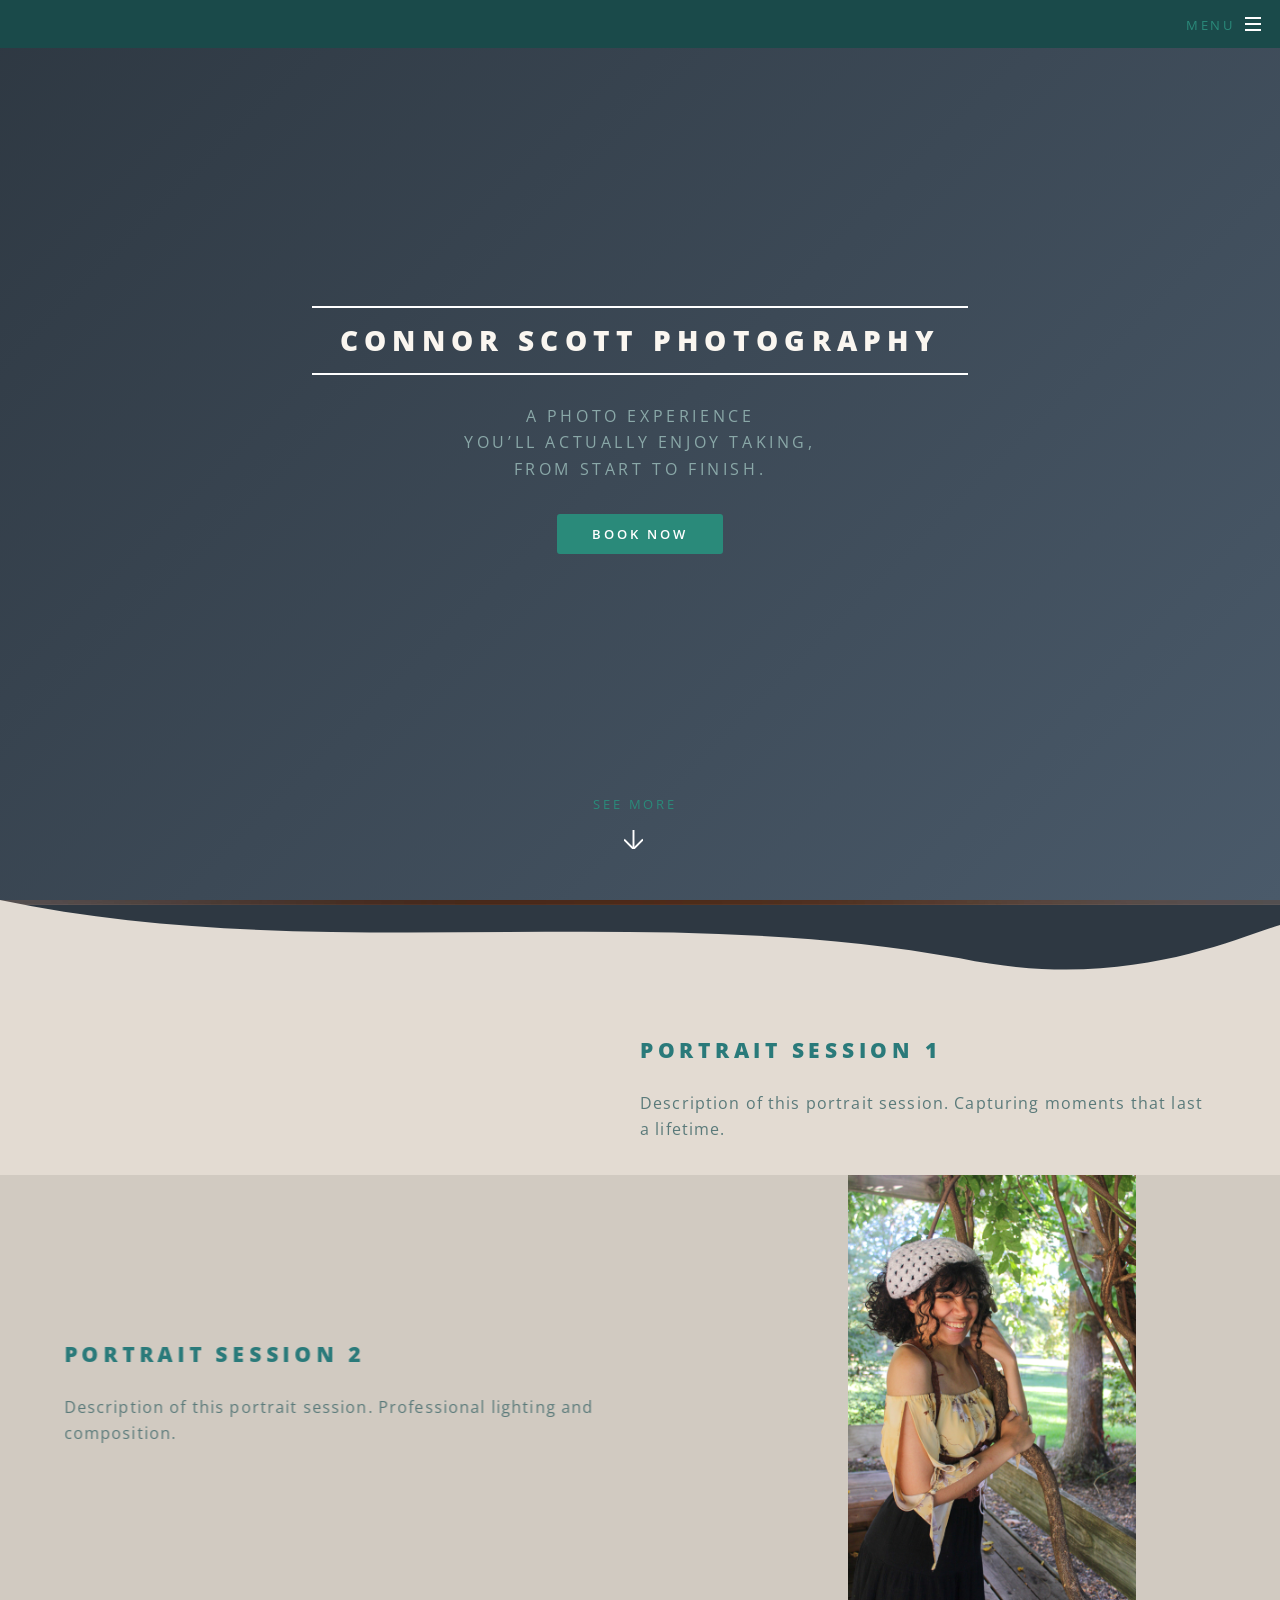
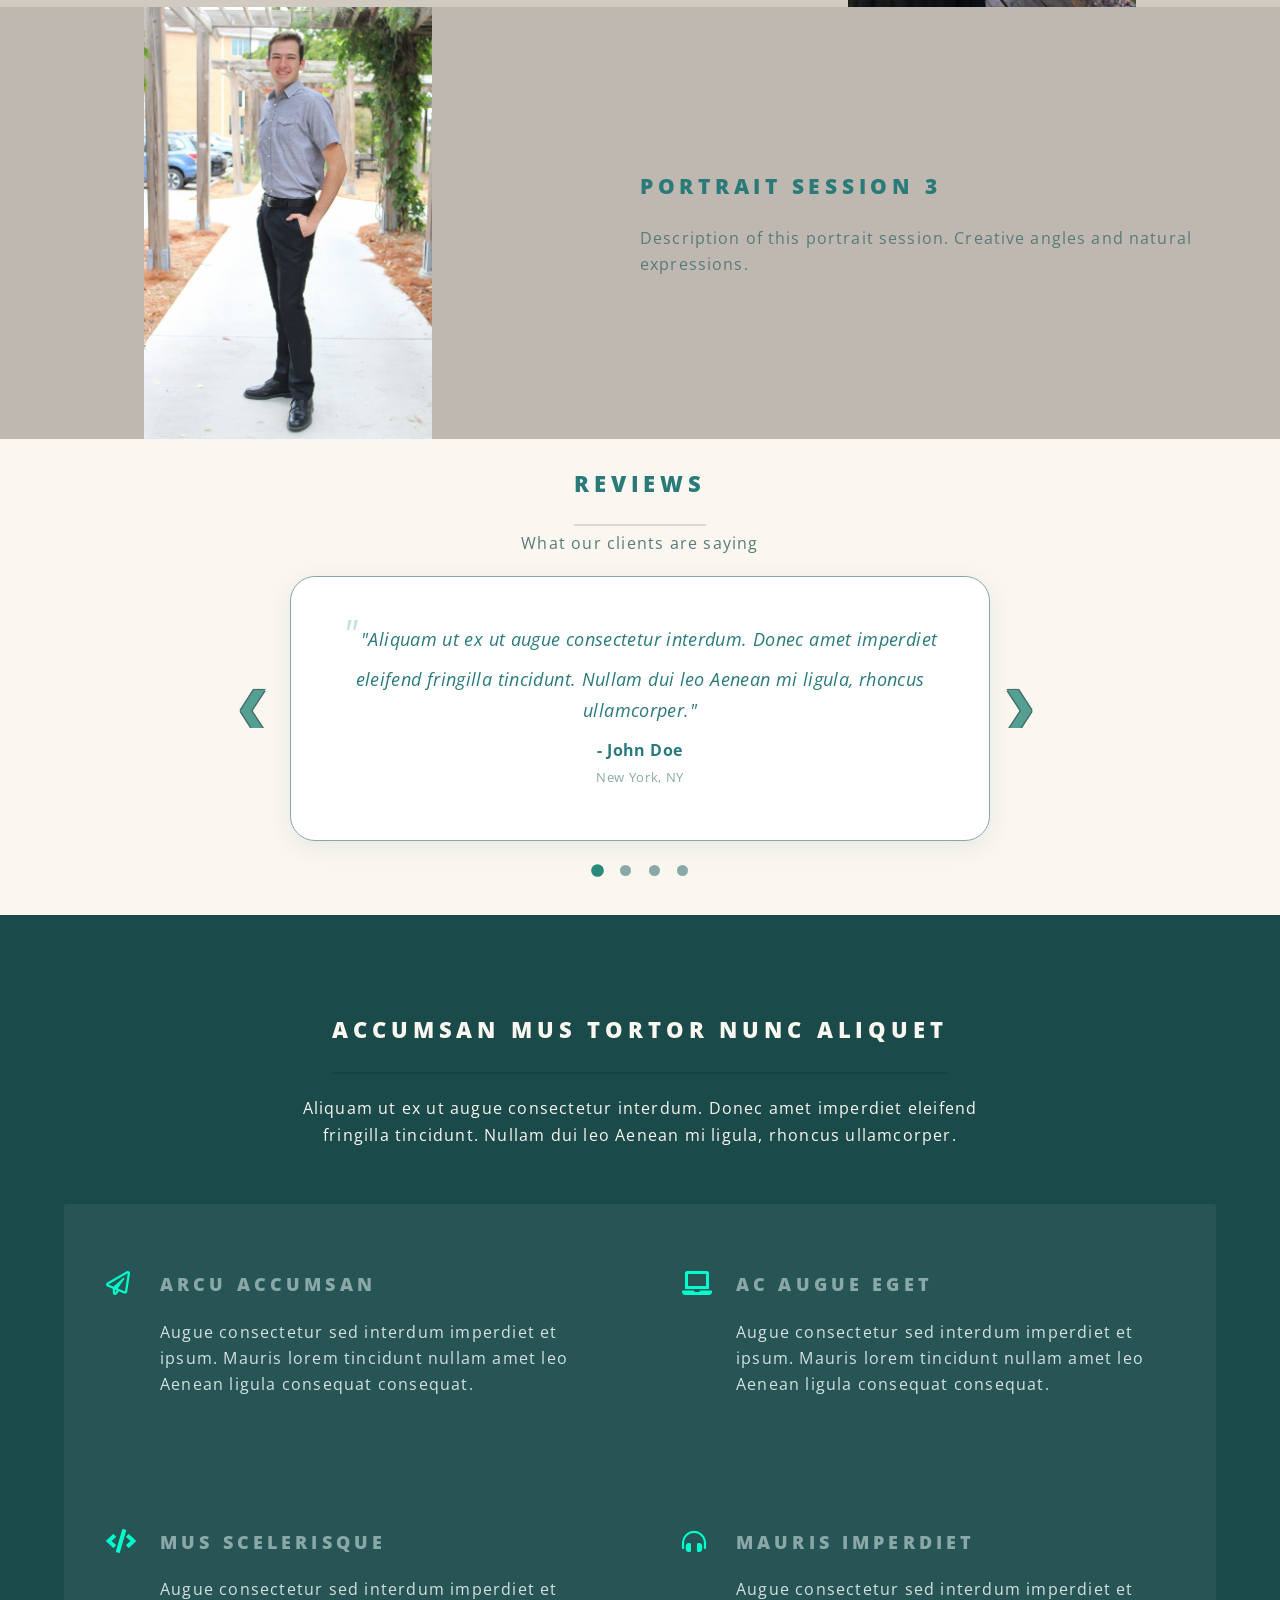
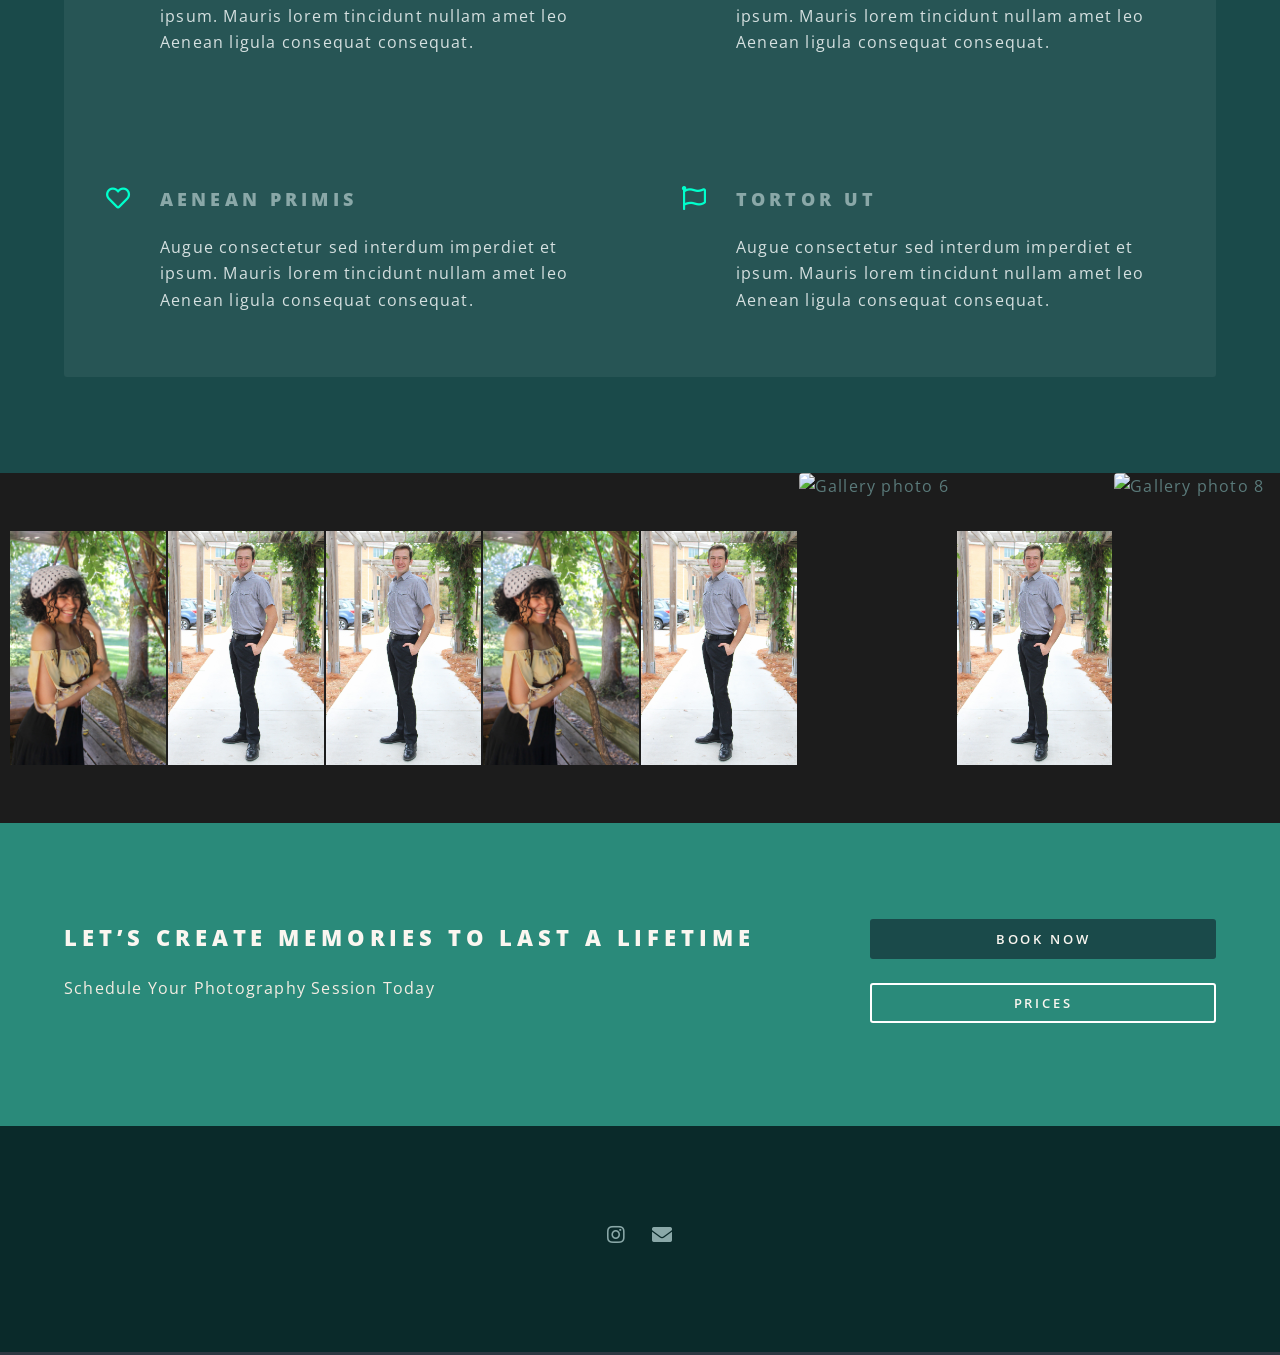
==== commit c5eac4a0: "Update index.html" ====
--- a/index.html
+++ b/index.html
@@ -51,7 +51,7 @@
 				<!-- Wave Divider - Matches Portrait Session 1 -->
 				<div style="position: relative; height: 100px; overflow: hidden; background: transparent; z-index: 10;">
 				  <svg viewBox="0 0 1200 120" preserveAspectRatio="none" style="position: absolute; bottom: 0; left: 0; width: 100%; height: 100px;">
-				    <path d="M0,0 C300,80 600,0 900,70 C1050,110 1150,50 1200,30 L1200,120 L0,120 Z" fill="#2a7a7a"/>
+				    <path d="M0,0 C300,80 600,0 900,70 C1050,110 1150,50 1200,30 L1200,120 L0,120 Z" fill="#e2dbd3"/>
 				  </svg>
 				</div>
 										
--- a/assets/css/main.css
+++ b/assets/css/main.css
@@ -4625,3 +4625,7 @@
 .slant-divider-light {
     background: #faf6f0 !important;
 }
+
+#banner {
+    background: linear-gradient(135deg, #2e3842 0%, #4a5a6a 100%) !important;
+}
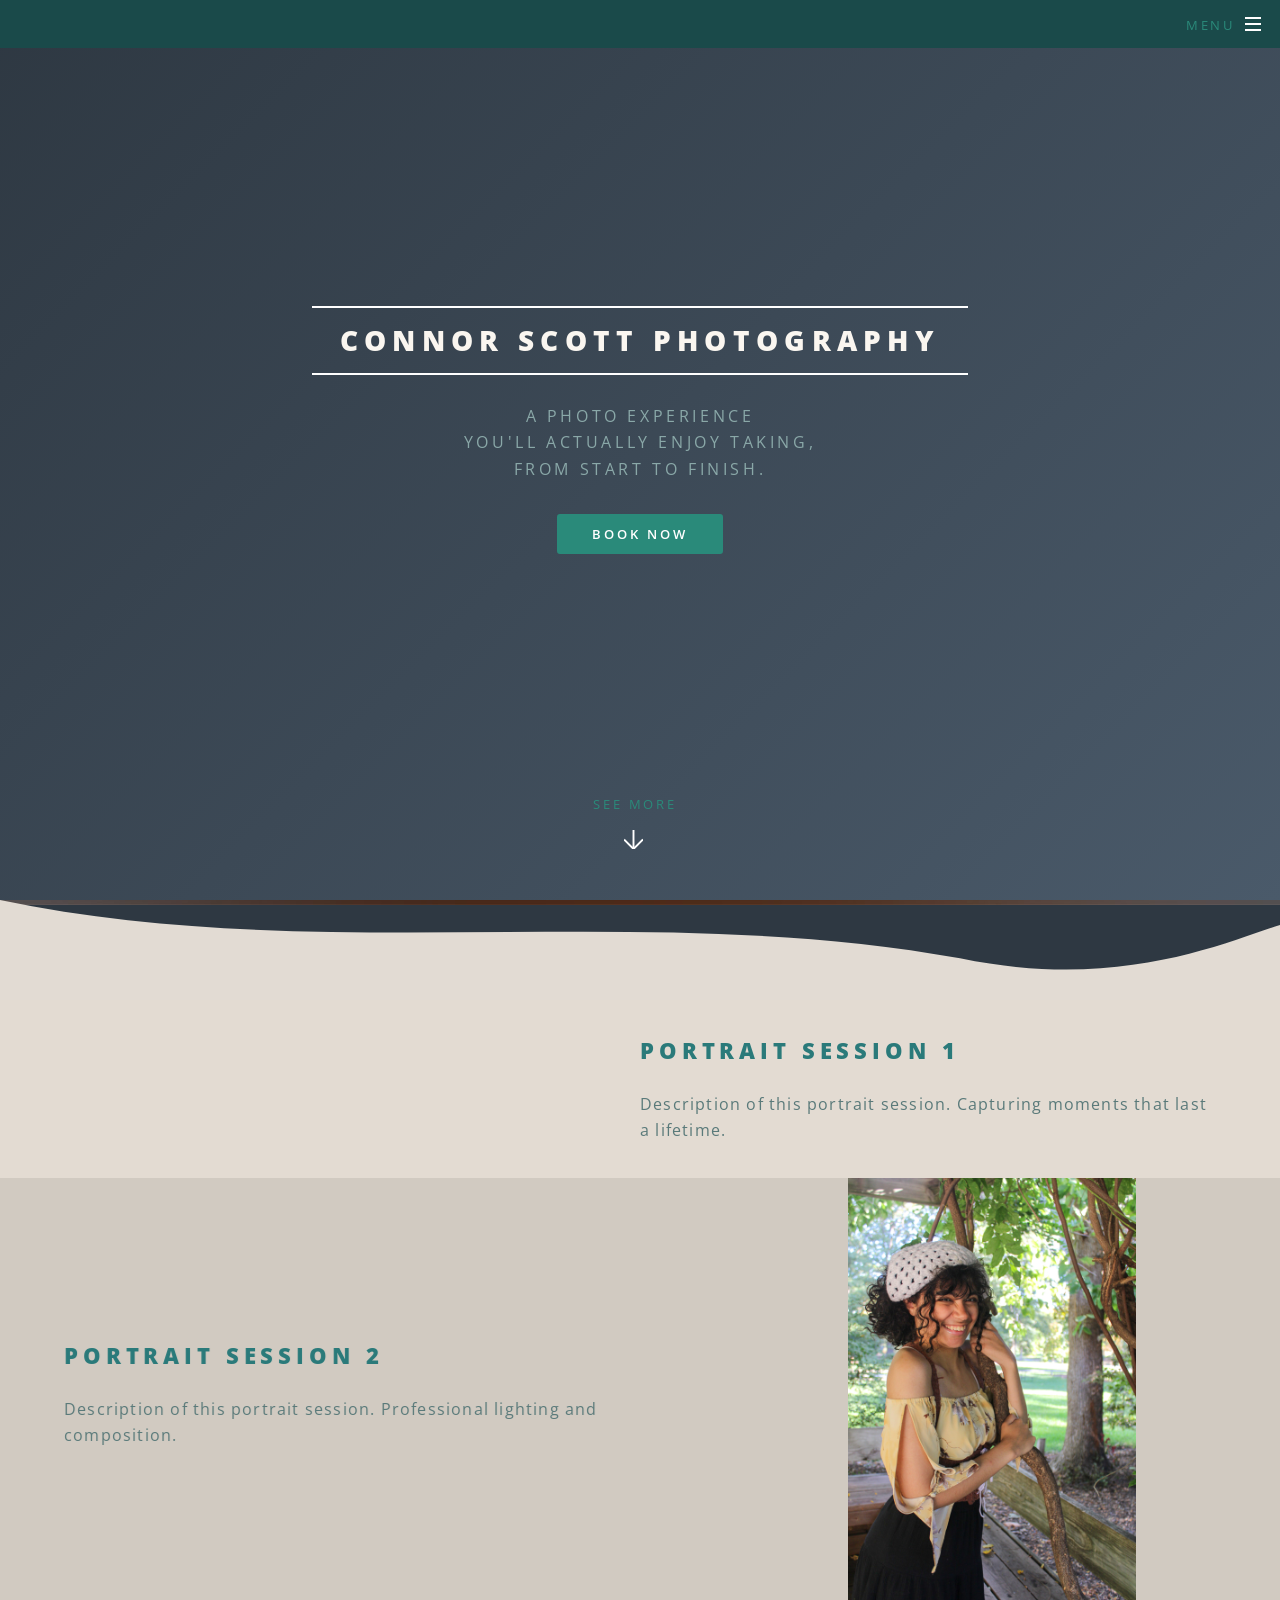
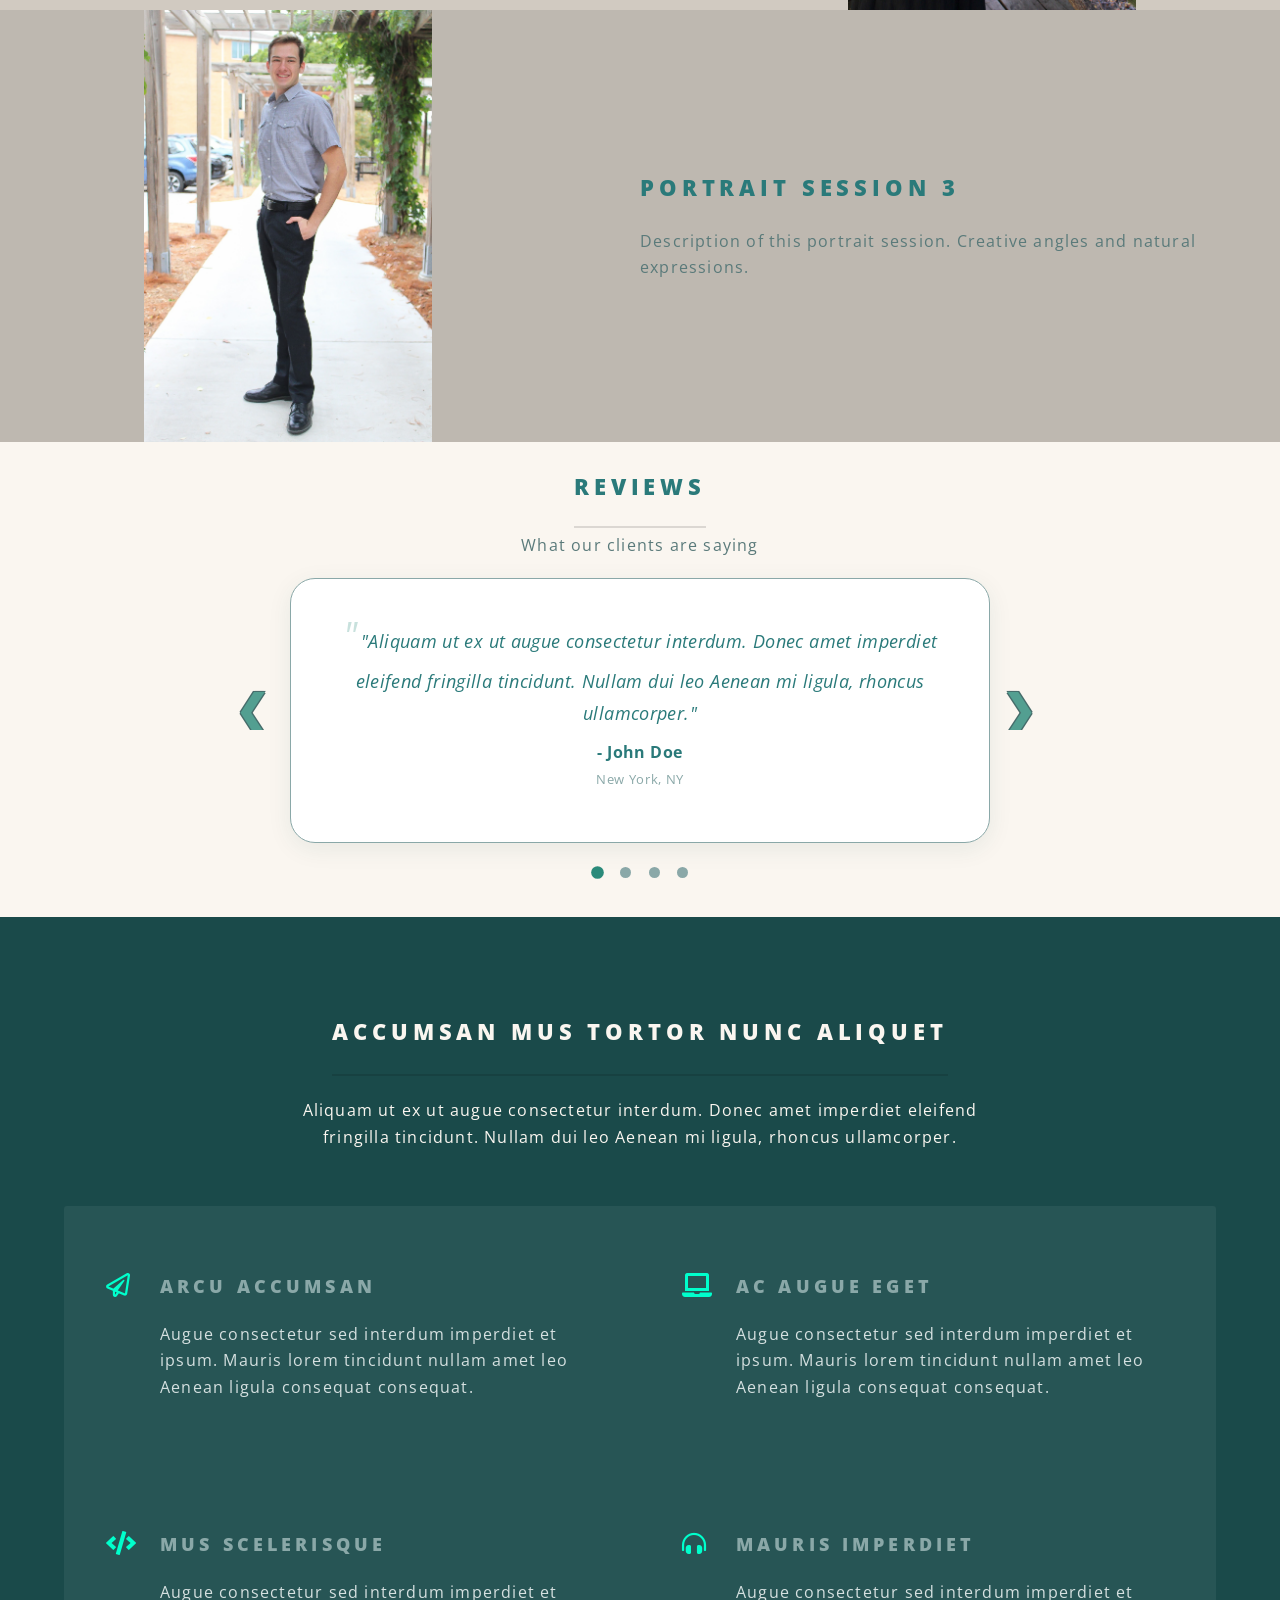
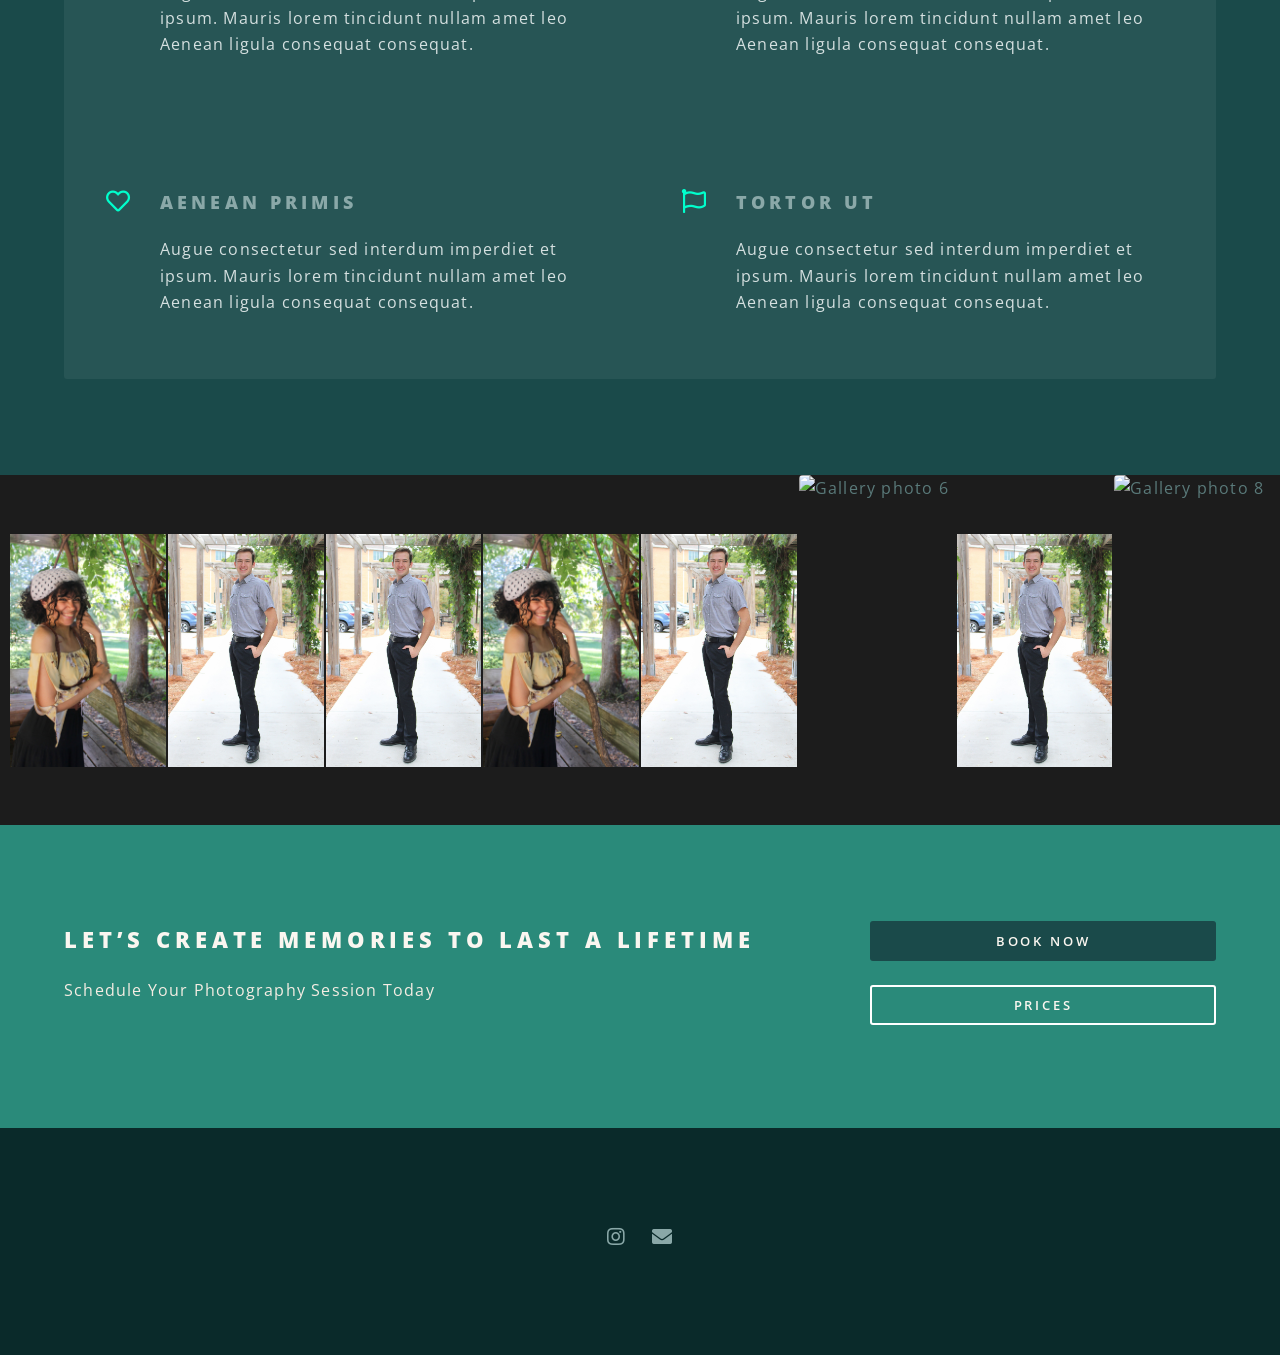
==== commit af106e06: "Update index.html" ====
--- a/index.html
+++ b/index.html
@@ -34,18 +34,18 @@
 					</header>
 
 				<!-- Banner with Gradient -->
-					<section id="banner" style="background: linear-gradient(135deg, #1a4a4a 0%, #2a7a7a 100%);">
-						<div class="inner">
-							<h2>Connor Scott Photography</h2>
-							<p>A photo experience<br />
-							you’ll actually enjoy taking,<br />
-							from start to finish.</p>
-							<ul class="actions special">
-								<li><a href="https://connorscottphoto.com/booking/" class="button primary">Book Now</a></li>
-							</ul>
-						</div>
-						<a href="#one" class="more scrolly">See More</a>
-					</section>
+				<section id="banner">
+				    <div class="inner">
+				        <h2>Connor Scott Photography</h2>
+				        <p>A photo experience<br />
+				        you'll actually enjoy taking,<br />
+				        from start to finish.</p>
+				        <ul class="actions special">
+				            <li><a href="https://connorscottphoto.com/booking/" class="button primary">Book Now</a></li>
+				        </ul>
+				    </div>
+				    <a href="#one" class="more scrolly">See More</a>
+				</section>
 
 
 				<!-- Wave Divider - Matches Portrait Session 1 -->
